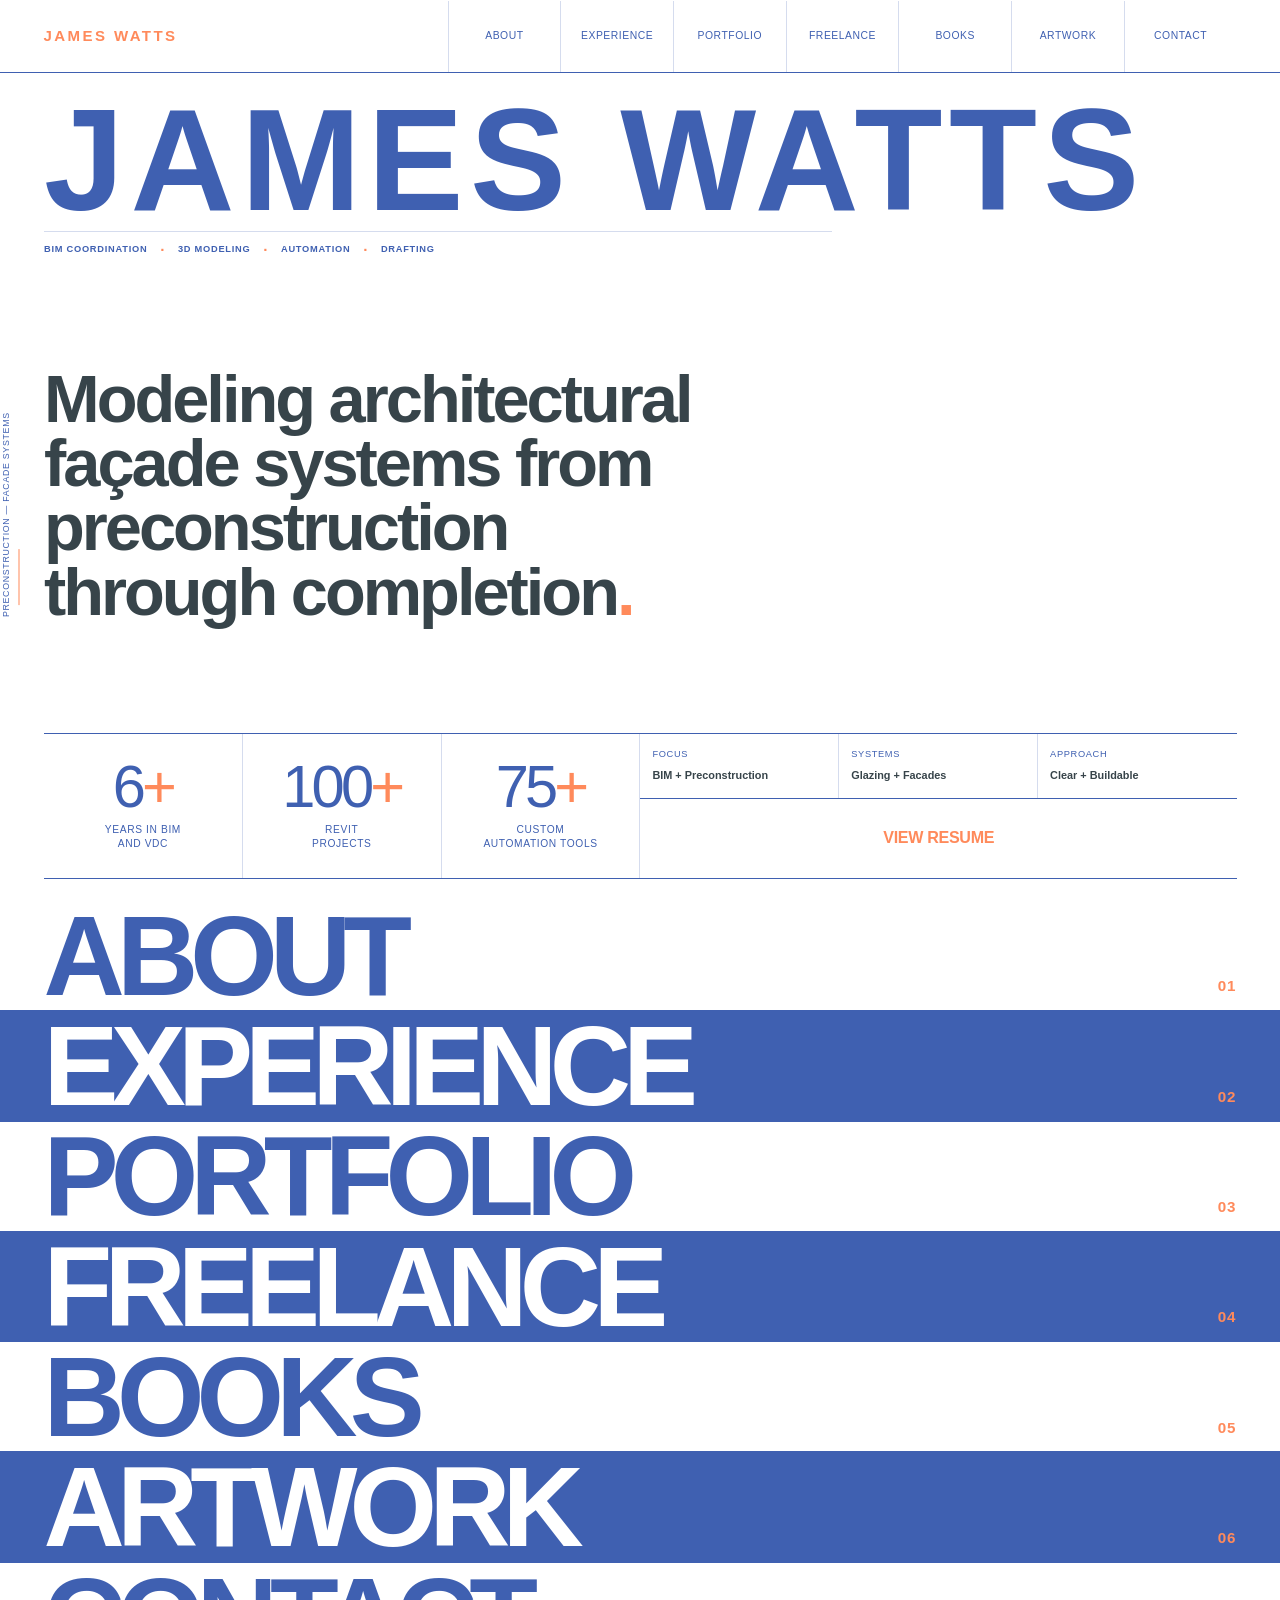
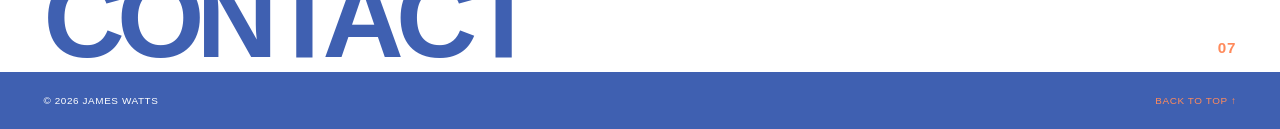
==== index.html @ 509b5c71 "Display Song of Kali as the current read" ====
<!DOCTYPE html>
<html lang="en">
<head>
  <meta charset="UTF-8" />
  <meta name="viewport" content="width=device-width, initial-scale=1.0" />
  <meta name="description" content="James Watts — BIM and preconstruction professional specializing in glazing, facade systems, automation, and technical visualization." />
  <meta name="theme-color" content="#ffffff" />
  <title>James Watts | BIM &amp; Preconstruction Portfolio</title>
  <link rel="preconnect" href="https://fonts.googleapis.com" />
  <link rel="preconnect" href="https://fonts.gstatic.com" crossorigin />
  <link href="https://fonts.googleapis.com/css2?family=Roboto+Condensed:wght@500;600;700&amp;family=Roboto+Mono:wght@400;500;600&amp;family=Roboto:wght@400;500;600;700&amp;display=swap" rel="stylesheet" />
  <link rel="stylesheet" href="style.css?v=portfolio-groups-1" />
  <link rel="stylesheet" href="swiss-theme.css?v=employment-tabs-1" />
  <script defer src="script.js?v=portrait-toggle-1"></script>
  <link rel="stylesheet" href="freelance.css?v=freelance-books-2026-flat-2" />
  <link rel="stylesheet" href="books.css?v=books-2026-current-read-1" />
  <link rel="stylesheet" href="home-layout.css?v=responsive-hero-1" />
  <script defer src="books-data.js?v=books-2026-cover-spines-4"></script>
  <script defer src="books.js?v=books-2026-current-read-1"></script>
  <link rel="stylesheet" href="artwork.css?v=artwork-4" />
  <script defer src="artwork.js?v=artwork-1"></script>
</head>
<body class="home-page">
  <a class="skip-link" href="#main-content">Skip to content</a>

  <header class="site-header" id="top">
    <div class="container nav-wrap">
      <a class="brand" href="#top" aria-label="James Watts home">James Watts</a>

      <button class="menu-toggle" type="button" aria-label="Open navigation" aria-expanded="false" aria-controls="site-nav">
        <span></span><span></span><span></span>
      </button>

      <nav id="site-nav" class="site-nav" aria-label="Primary navigation">
        <a href="#about">About</a>
        <a href="#experience">Experience</a>
        <a href="#work">Portfolio</a>
        <a href="#freelance">Freelance</a>
        <a href="#books">Books</a>
        <a href="#artwork">Artwork</a>
        <a href="#contact">Contact</a>
      </nav>
    </div>
  </header>

  <main id="main-content">
    <section class="editorial-hero" aria-labelledby="hero-title">
      <div class="container editorial-hero-grid">
        <div class="hero-nameplate reveal" aria-label="James Watts">
          <span>James</span>
          <span>Watts</span>
        </div>

        <p class="hero-disciplines reveal" aria-label="BIM Coordination, 3D Modeling, Automation, Drafting">
          <span>BIM Coordination</span><i aria-hidden="true">·</i><span>3D Modeling</span><i aria-hidden="true">·</i><span>Automation</span><i aria-hidden="true">·</i><span>Drafting</span>
        </p>

        <div class="hero-composition">
          <div class="hero-message reveal">
            <p class="hero-vertical-label" aria-hidden="true">Preconstruction — Facade Systems</p>
            <h1 id="hero-title"><span class="hero-title-line">Modeling architectural</span><span class="hero-title-line">façade systems from</span><span class="hero-title-line">preconstruction</span><span class="hero-title-line">through completion<span class="hero-terminal" aria-hidden="true">.</span></span></h1>
          </div>

          <div class="hero-ifc-grid reveal" aria-label="Four continuously rotating façade models">
            <div class="hero-ifc-tile"><video src="assets/scgc-home-spin.mp4?v=1" poster="assets/scgc-home-spin-poster.jpg" aria-label="Rotating SCGC façade model" autoplay muted loop playsinline preload="metadata" style="display:block;width:100%;height:100%;object-fit:cover;background:#fff;pointer-events:none"></video></div>
            <div class="hero-ifc-tile"><video src="assets/sfpuc-914-home-spin.mp4?v=2" poster="assets/sfpuc-914-home-spin-poster.jpg" aria-label="Rotating SFPUC 914 façade model" autoplay muted loop playsinline preload="metadata" style="display:block;width:100%;height:100%;object-fit:cover;background:#fff;pointer-events:none"></video></div>
            <div class="hero-ifc-tile"><video src="assets/slac-home-spin.mp4?v=2" poster="assets/slac-home-spin-poster.jpg" aria-label="Rotating SLAC façade model" autoplay muted loop playsinline preload="metadata" style="display:block;width:100%;height:100%;object-fit:cover;background:#fff;pointer-events:none"></video></div>
            <div class="hero-ifc-tile"><video src="assets/stem-home-spin.mp4?v=2" poster="assets/stem-home-spin-poster.jpg" aria-label="Rotating STEM façade model" autoplay muted loop playsinline preload="metadata" style="display:block;width:100%;height:100%;object-fit:cover;background:#fff;pointer-events:none"></video></div>
          </div>
        </div>

        <div class="hero-metrics reveal" aria-label="Professional highlights">
          <div><strong>6<span>+</span></strong><small>Years in BIM<br />and VDC</small></div>
          <div><strong>100<span>+</span></strong><small>Revit<br />projects</small></div>
          <div><strong>75<span>+</span></strong><small>Custom<br />automation tools</small></div>
          <div class="hero-actions">
            <dl class="hero-index" aria-label="Professional focus">
              <div><dt>Focus</dt><dd>BIM + Preconstruction</dd></div>
              <div><dt>Systems</dt><dd>Glazing + Facades</dd></div>
              <div><dt>Approach</dt><dd>Clear + Buildable</dd></div>
            </dl>
            <a class="hero-resume-link" href="assets/James-Watts-Resume.pdf?v=2026-001" target="_blank" rel="noopener">View Resume</a>
          </div>
        </div>
      </div>
    </section>

    <div class="portfolio-accordion" id="section-menu" data-portfolio-accordion>
      <details class="portfolio-section" id="about">
        <summary class="portfolio-section-trigger">
          <span class="portfolio-section-title" role="heading" aria-level="2">About</span>
          <span class="portfolio-section-number" aria-hidden="true">01</span>
        </summary>
        <div class="portfolio-section-panel">
          <div class="container portfolio-section-inner about-section-inner">
            <div class="about-copy-wrap reveal">
              <figure class="hero-portrait about-portrait" tabindex="0" role="button" aria-pressed="false" aria-label="Toggle the portrait of James Watts between black and white and color">
                <span class="hero-portrait-stack">
                  <img class="hero-portrait-mono" src="assets/james-portrait-smooth.png" alt="Hand-drawn portrait of James Watts" />
                  <img class="hero-portrait-color" src="assets/james-portrait-color.png" alt="" aria-hidden="true" />
                </span>
              </figure>
              <p class="about-copy">Hello! I’m James Watts, a BIM and preconstruction professional specializing in glazing and facade systems. My work sits between design, construction, and technology: I develop project-specific 3D models, coordinate changing design information, produce shop and proposal graphics, and create dependable workflows that support estimating, preconstruction, coordination, fabrication, field installation, and operations. With a background in industrial design and English literature, I bring equal attention to how information functions and how it is communicated—translating complicated facade conditions into clear models, diagrams, schedules, and presentations.</p>
            </div>
          </div>
        </div>
      </details>

      <details class="portfolio-section" id="experience">
        <summary class="portfolio-section-trigger">
          <span class="portfolio-section-title" role="heading" aria-level="2">Experience</span>
          <span class="portfolio-section-number" aria-hidden="true">02</span>
        </summary>
        <div class="portfolio-section-panel">
          <div class="container portfolio-section-inner">
            <p class="employment-heading">Employment</p>
            <div class="experience-list">
              <details class="experience-entry">
                <summary class="experience-trigger">
                  <span class="experience-company">CS Erectors</span>
                  <span class="experience-meta"><time datetime="2023">2023 — Present</time><span class="experience-location">San Ramon, CA</span></span>
                </summary>
                <div class="experience-panel">
                  <h3 class="experience-role">BIM Lead</h3>
                  <img class="experience-logo" src="assets/cs-erectors-logo.png" alt="C/S Erectors logo" />
                  <ul class="experience-copy">
                    <li>Introduced project-specific 3D modeling workflows for bids and carried those models through preconstruction, coordination, shop drawings, field planning, and quantity takeoffs.</li>
                    <li>Produced company-wide technical and graphical content, including logistics plans, proposal presentations, waterproofing standards, and completed-project photography.</li>
                    <li>Developed more than 75 Dynamo, AutoLISP, and VBA tools to improve Revit, AutoCAD, Excel, scheduling, documentation, and takeoff workflows.</li>
                  </ul>
                </div>
              </details>

              <details class="experience-entry">
                <summary class="experience-trigger">
                  <span class="experience-company">Walters &amp; Wolf</span>
                  <span class="experience-meta"><time datetime="2020">2020 — 2023</time><span class="experience-location">Fremont, CA</span></span>
                </summary>
                <div class="experience-panel">
                  <h3 class="experience-role">Virtual Design Modeler</h3>
                  <img class="experience-logo" src="assets/walters-wolf-logo.png" alt="Walters &amp; Wolf logo" />
                  <ul class="experience-copy">
                    <li>Created accurate Revit models used to quantify labor and material for glass and metal panel facade estimates.</li>
                    <li>Managed modeling scope, completed drawing packages, and coordinated design and engineering changes across active pursuits.</li>
                    <li>Built a reusable library of adaptive generic models and modernized bid forms and sales presentation templates.</li>
                  </ul>
                </div>
              </details>

              <details class="experience-entry">
                <summary class="experience-trigger">
                  <span class="experience-company">Arup</span>
                  <span class="experience-meta"><time datetime="2018">2018</time><span class="experience-location">San Francisco, CA</span></span>
                </summary>
                <div class="experience-panel">
                  <h3 class="experience-role">BIM Intern</h3>
                  <img class="experience-logo" src="assets/arup-logo.png" alt="Arup logo" />
                  <ul class="experience-copy">
                    <li>Contributed to drawing production for the Texas High-Speed Rail project.</li>
                    <li>Developed documentation to establish standardized drafting processes.</li>
                    <li>Created schematic diagrams and report graphics for project reviews.</li>
                  </ul>
                </div>
              </details>

              <details class="experience-entry">
                <summary class="experience-trigger">
                  <span class="experience-company">Walters &amp; Wolf</span>
                  <span class="experience-meta"><time datetime="2017">2017</time><span class="experience-location">Fremont, CA</span></span>
                </summary>
                <div class="experience-panel">
                  <h3 class="experience-role">Drafting Intern</h3>
                  <img class="experience-logo" src="assets/walters-wolf-logo.png" alt="Walters &amp; Wolf logo" />
                  <ul class="experience-copy">
                    <li>Built a Revit model for Stanford Medical Center to support project estimating.</li>
                    <li>Collaborated with company experts to develop an efficient workflow for converting 2D drawings into reusable 3D generic-model components.</li>
                  </ul>
                </div>
              </details>
            </div>

            <a class="experience-resume-download" href="assets/James-Watts-Resume.pdf?v=2026-001" download>Download PDF Resume <span aria-hidden="true">↓</span></a>

            <section class="education-inline reveal" aria-labelledby="education-heading">
              <div class="education-heading-group">
                <img class="education-logo" src="assets/sf-state-logo.png" alt="San Francisco State University seal" />
                <h3 id="education-heading"><span>San Francisco</span><span>State University</span></h3>
              </div>
              <div class="education-details">
                <span class="education-date">2013 — 2018</span>
                <strong>B.S. Industrial Design</strong>
                <span>Minor in English Literature</span>
              </div>
            </section>
          </div>
        </div>
      </details>

      <details class="portfolio-section" id="work">
        <summary class="portfolio-section-trigger">
          <span class="portfolio-section-title" role="heading" aria-level="2">Portfolio</span>
          <span class="portfolio-section-number" aria-hidden="true">03</span>
        </summary>
        <div class="portfolio-section-panel">
          <div class="container portfolio-section-inner">
            <div class="project-grid editorial-project-grid">
              <a class="project-card project-card-link reveal" href="bim-coordination.html" aria-label="Open 3D Models portfolio">
                <div class="project-content"><p class="project-type"><span class="project-number">01</span><span>BIM Coordination</span></p><h3>3D Models</h3><span class="project-link-label">View portfolio <span aria-hidden="true">↗</span></span></div>
                <div class="project-visual"><picture class="project-picture"><source media="(max-width: 760px)" srcset="assets/bim-coordination-transparent-mobile.png" /><img src="assets/bim-coordination-transparent.png" alt="3D facade coordination model showing structural framing and glazing systems" /></picture></div>
              </a>
              <a class="project-card project-card-link reveal" href="facade-design-manual.html" aria-label="Open Facade Design Manual portfolio">
                <div class="project-content"><p class="project-type"><span class="project-number">02</span><span>Documentation</span></p><h3>Facade Design Manual</h3><span class="project-link-label">View portfolio <span aria-hidden="true">↗</span></span></div>
                <div class="project-visual"><picture class="project-picture"><source media="(max-width: 760px)" srcset="assets/facade-design-manual-book-mockup-transparent-mobile.png" /><img src="assets/facade-design-manual-book-mockup-transparent.png" alt="Facade Design Manual hardcover book mockup" /></picture></div>
              </a>
              <a class="project-card project-card-link reveal" href="automation.html" aria-label="Open Dynamo and PyRevit portfolio">
                <div class="project-content"><p class="project-type"><span class="project-number">03</span><span>Automation</span></p><h3>Dynamo + PyRevit</h3><span class="project-link-label">View portfolio <span aria-hidden="true">↗</span></span></div>
                <div class="project-visual"><picture class="project-picture"><source media="(max-width: 760px)" srcset="assets/automation-transparent-mobile.png" /><img src="assets/automation-transparent.png" alt="Dynamo graph showing a custom automation workflow for Dynamo and pyRevit" /></picture></div>
              </a>
              <a class="project-card project-card-link reveal" href="documentation.html" aria-label="Open Logistics and Proposals portfolio">
                <div class="project-content"><p class="project-type"><span class="project-number">04</span><span>Technical Communication</span></p><h3>Logistics &amp; Proposals</h3><span class="project-link-label">View portfolio <span aria-hidden="true">↗</span></span></div>
                <div class="project-visual"><picture class="project-picture"><source media="(max-width: 760px)" srcset="assets/technical-communication-transparent-mobile.png" /><img src="assets/technical-communication-transparent.png" alt="3D building logistics model showing boom lifts and installation planning" /></picture></div>
              </a>
            </div>
          </div>
        </div>
      </details>

      <details class="portfolio-section" id="freelance">
        <summary class="portfolio-section-trigger">
          <span class="portfolio-section-title" role="heading" aria-level="2">Freelance</span>
          <span class="portfolio-section-number" aria-hidden="true">04</span>
        </summary>
        <div class="portfolio-section-panel">
          <div class="container portfolio-section-inner fl-home">
            <div>
              <p class="fl-kicker">3D models / Custom automation</p>
              <h2>Have a project<br />in mind?</h2>
              <p>I create custom façade models, drawing packages, and Dynamo or pyRevit tools for your team. Explore my services, past freelance work, and project pricing.</p>
              <div class="fl-actions"><a class="fl-button" href="freelance.html">Explore freelance services <span aria-hidden="true">↗</span></a><a class="fl-text-link" href="freelance.html#contact">Start a project ↗</a></div>
            </div>
            <figure class="fl-home-visual"><img src="assets/freelance/sfo-t3w-transparent.png" alt="SFO Terminal 3W model showing glazing, aluminum panels, and doors" loading="lazy" /><figcaption>SFO Terminal 3W · Glazing · Aluminum panels · Doors</figcaption></figure>
            <div class="fl-home-clients"><span>Past freelance clients</span><div class="fl-home-client-logos"><img class="fl-home-client-logo" src="assets/freelance/royal-glass-logo.png" alt="Royal Glass Company, Inc." width="403" height="100" loading="lazy" /><img class="fl-home-client-logo" src="assets/freelance/acr-glazing-logo-white.png" alt="ACR Glazing Contractors, Inc." width="2169" height="725" loading="lazy" /></div></div>
          </div>
        </div>
      </details>

      <details class="portfolio-section" id="books">
        <summary class="portfolio-section-trigger">
          <span class="portfolio-section-title" role="heading" aria-level="2">Books</span>
          <span class="portfolio-section-number" aria-hidden="true">05</span>
        </summary>
        <div class="portfolio-section-panel books-panel">
          <div class="container books-library" data-books-library>
            <div class="books-heading"><p class="books-eyebrow">2026 Shelf</p><p class="books-count">35 shelved</p></div>
            <div class="books-display">
              <div class="books-selection" id="books-selected" data-books-selection>
                <div class="books-cover-anchor" data-books-cover>
                  <div class="books-object">
                    <div class="books-back" aria-hidden="true"></div>
                    <div class="books-pages" aria-hidden="true"></div>
                    <div class="books-front">
                      <div class="books-cover-fallback" aria-hidden="true"><span data-books-fallback-title></span><small data-books-fallback-author></small></div>
                      <img class="books-cover-image" data-books-image alt="" width="200" height="304" decoding="async" />
                    </div>
                  </div>
                </div>
                <div class="books-detail">
                  <p class="books-label" data-books-number>01 / 35</p>
                  <h3 data-books-title></h3>
                  <p class="books-author" data-books-author></p>
                  <div class="books-rating"><p class="books-label">My rating</p><div class="books-rating-value"><span class="books-stars" aria-hidden="true" data-books-stars></span><span data-books-rating>Not rated yet</span></div></div>
                  <div class="books-quote" hidden><p class="books-label">A line to remember</p><blockquote data-books-quote hidden></blockquote><p data-books-quote-empty></p></div>
                  <button type="button" class="books-return" data-books-return>Return to shelf ↙</button>
                </div>
              </div>
              <div class="books-empty" data-books-empty hidden><p class="books-eyebrow">The next chapter</p><h3>Pull up a book.</h3><p>Choose any spine below to see its cover.</p></div>
            </div>
            <div class="books-shelf-viewport" data-books-viewport role="region" aria-label="2026 bookshelf">
              <div class="books-shelf" data-books-shelf role="group" aria-label="Books on the shelf" aria-describedby="books-arrange-help">
                <figure class="books-current">
                  <figcaption class="books-label">Currently reading</figcaption>
                  <div class="books-current-stand">
                    <img src="assets/books/song-of-kali.jpg" alt="Song of Kali by Dan Simmons" width="1400" height="2120" loading="lazy" decoding="async" draggable="false" />
                  </div>
                </figure>
              </div>
            </div>
            <div class="books-shelf-footer">
              <p class="books-hover-label" data-books-hint></p>
              <div class="books-shelf-controls" aria-label="Browse the shelf"><button class="books-scroll" type="button" data-books-scroll="-1" aria-label="Scroll shelf left">←</button><button class="books-scroll" type="button" data-books-scroll="1" aria-label="Scroll shelf right">→</button></div>
            </div>
            <div class="books-arrange-help">
              <p id="books-arrange-help">
                <span class="books-mouse-help">Drag to rearrange. Your arrangement is saved in this browser. <span class="books-status">Use Alt and the left or right arrow key to move a focused book.</span></span>
                <span class="books-touch-help">Swipe left or right to browse the shelf.</span>
              </p>
              <button class="books-reset-order" type="button" data-books-reset-order>Reset order</button>
            </div>
            <p class="books-status" aria-live="polite" aria-atomic="true" data-books-status></p>
            <noscript><p>Enable JavaScript to explore the interactive shelf.</p></noscript>
          </div>
        </div>
      </details>

      <details class="portfolio-section" id="artwork">
        <summary class="portfolio-section-trigger">
          <span class="portfolio-section-title" role="heading" aria-level="2">Artwork</span>
          <span class="portfolio-section-number" aria-hidden="true">06</span>
        </summary>
        <div class="portfolio-section-panel artwork-panel">
          <div class="container artwork-gallery" data-artwork-gallery>
            <div class="artwork-heading"><p>Paintings, 2021–2022</p><p>14 works <span aria-hidden="true">/</span> <span class="artwork-heading-hint">Select a work to enlarge <span aria-hidden="true">↗</span></span></p></div>
            <div class="artwork-grid">
              <figure class="artwork-piece artwork-piece-wide" id="art-heartache-is-not-for-us">
                <button class="artwork-open" type="button" data-artwork-open="0" aria-label="View Heartache Is Not For Us enlarged" aria-haspopup="dialog">
                  <span class="artwork-images"><span class="artwork-frame" style="--art-ratio:1212 / 799;--page-width:113.53135313531352%;--page-x:-5.959302325581396%;--page-y:-22.640449438202246%"><img src="assets/artwork/heartache-is-not-for-us-gallery.webp" data-large-src="assets/artwork/heartache-is-not-for-us-large.webp" width="1700" height="2200" alt="Overlapping blue and teal figures amid coral and turquoise starbursts." loading="lazy" decoding="async" /></span></span>
                  <span class="artwork-enlarge" aria-hidden="true">↗</span>
                </button>
                <figcaption class="artwork-caption"><span class="artwork-index" aria-hidden="true">01</span><div><h3>Heartache Is Not For Us</h3><p><time datetime="2021">2021</time><span aria-hidden="true"> / </span>Acrylic on canvas</p></div></figcaption>
              </figure>
              <figure class="artwork-piece" id="art-yearning-for-repairs">
                <button class="artwork-open" type="button" data-artwork-open="1" aria-label="View Yearning For Repairs enlarged" aria-haspopup="dialog">
                  <span class="artwork-images"><span class="artwork-frame" style="--art-ratio:765 / 765;--page-width:179.86928104575165%;--page-x:-22.165697674418606%;--page-y:-28.539325842696627%"><img src="assets/artwork/yearning-for-repairs-gallery.webp" data-large-src="assets/artwork/yearning-for-repairs-large.webp" width="1700" height="2200" alt="Interlocking orange and white figures against a black ground." loading="lazy" decoding="async" /></span></span>
                  <span class="artwork-enlarge" aria-hidden="true">↗</span>
                </button>
                <figcaption class="artwork-caption"><span class="artwork-index" aria-hidden="true">02</span><div><h3>Yearning For Repairs</h3><p><time datetime="2021">2021</time><span aria-hidden="true"> / </span>Acrylic on canvas</p></div></figcaption>
              </figure>
              <figure class="artwork-piece" id="art-wrist-pain-weariness-and-lackluster">
                <button class="artwork-open" type="button" data-artwork-open="2" aria-label="View Wrist Pain, Weariness and Lackluster enlarged" aria-haspopup="dialog">
                  <span class="artwork-images"><span class="artwork-frame" style="--art-ratio:772 / 768;--page-width:178.2383419689119%;--page-x:-21.947674418604652%;--page-y:-28.426966292134832%"><img src="assets/artwork/wrist-pain-weariness-and-lackluster-gallery.webp" data-large-src="assets/artwork/wrist-pain-weariness-and-lackluster-large.webp" width="1700" height="2200" alt="Blue, green, and coral limbs linked by a black line on a dotted yellow ground." loading="lazy" decoding="async" /></span></span>
                  <span class="artwork-enlarge" aria-hidden="true">↗</span>
                </button>
                <figcaption class="artwork-caption"><span class="artwork-index" aria-hidden="true">03</span><div><h3>Wrist Pain, Weariness and Lackluster</h3><p><time datetime="2021">2021</time><span aria-hidden="true"> / </span>Acrylic on canvas</p></div></figcaption>
              </figure>
              <figure class="artwork-piece" id="art-stop">
                <button class="artwork-open" type="button" data-artwork-open="3" aria-label="View STOP! enlarged" aria-haspopup="dialog">
                  <span class="artwork-images"><span class="artwork-frame" style="--art-ratio:712 / 917;--page-width:193.25842696629215%;--page-x:-24.12790697674419%;--page-y:-24.044943820224717%"><img src="assets/artwork/stop-gallery.webp" data-large-src="assets/artwork/stop-large.webp" width="1700" height="2200" alt="A group of angular figures in a green room with a black-and-white tiled floor." loading="lazy" decoding="async" /></span></span>
                  <span class="artwork-enlarge" aria-hidden="true">↗</span>
                </button>
                <figcaption class="artwork-caption"><span class="artwork-index" aria-hidden="true">04</span><div><h3>STOP!</h3><p><time datetime="2022">2022</time><span aria-hidden="true"> / </span>Acrylic on canvas</p></div></figcaption>
              </figure>
              <figure class="artwork-piece" id="art-red-flag">
                <button class="artwork-open" type="button" data-artwork-open="4" aria-label="View Red Flag enlarged" aria-haspopup="dialog">
                  <span class="artwork-images"><span class="artwork-frame" style="--art-ratio:638 / 834;--page-width:215.6739811912226%;--page-x:-26.816860465116278%;--page-y:-26.573033707865168%"><img src="assets/artwork/red-flag-gallery.webp" data-large-src="assets/artwork/red-flag-large.webp" width="1700" height="2200" alt="A pink figure surrounded by teal and blue pointed forms on lavender." loading="lazy" decoding="async" /></span></span>
                  <span class="artwork-enlarge" aria-hidden="true">↗</span>
                </button>
                <figcaption class="artwork-caption"><span class="artwork-index" aria-hidden="true">05</span><div><h3>Red Flag</h3><p><time datetime="2022">2022</time><span aria-hidden="true"> / </span>Acrylic on canvas</p></div></figcaption>
              </figure>
              <figure class="artwork-piece" id="art-show-them-off">
                <button class="artwork-open" type="button" data-artwork-open="5" aria-label="View Show Them Off enlarged" aria-haspopup="dialog">
                  <span class="artwork-images"><span class="artwork-frame" style="--art-ratio:854 / 1054;--page-width:161.12412177985948%;--page-x:-18.968023255813954%;--page-y:-17.022471910112362%"><img src="assets/artwork/show-them-off-gallery.webp" data-large-src="assets/artwork/show-them-off-large.webp" width="1700" height="2200" alt="Coral, blue, and cream figures interlock with white starbursts on a dark ground." loading="lazy" decoding="async" /></span></span>
                  <span class="artwork-enlarge" aria-hidden="true">↗</span>
                </button>
                <figcaption class="artwork-caption"><span class="artwork-index" aria-hidden="true">06</span><div><h3>Show Them Off</h3><p><time datetime="2022">2022</time><span aria-hidden="true"> / </span>Acrylic on canvas</p></div></figcaption>
              </figure>
              <figure class="artwork-piece" id="art-helps-to-run">
                <button class="artwork-open" type="button" data-artwork-open="6" aria-label="View Helps To Run enlarged" aria-haspopup="dialog">
                  <span class="artwork-images"><span class="artwork-frame" style="--art-ratio:876 / 1320;--page-width:157.07762557077623%;--page-x:-18.168604651162788%;--page-y:-10.224719101123595%"><img src="assets/artwork/helps-to-run-gallery.webp" data-large-src="assets/artwork/helps-to-run-large.webp" width="1700" height="2200" alt="A magenta figure running through blue and black starbursts." loading="lazy" decoding="async" /></span></span>
                  <span class="artwork-enlarge" aria-hidden="true">↗</span>
                </button>
                <figcaption class="artwork-caption"><span class="artwork-index" aria-hidden="true">07</span><div><h3>Helps To Run</h3><p><time datetime="2022">2022</time><span aria-hidden="true"> / </span>Acrylic on canvas</p></div></figcaption>
              </figure>
              <figure class="artwork-piece artwork-piece-wide" id="art-goodnight">
                <button class="artwork-open" type="button" data-artwork-open="7" aria-label="View Goodnight!!!? enlarged" aria-haspopup="dialog">
                  <span class="artwork-images"><span class="artwork-frame" style="--art-ratio:1214 / 747;--page-width:113.34431630971993%;--page-x:-5.886627906976744%;--page-y:-29.044943820224717%"><img src="assets/artwork/goodnight-gallery.webp" data-large-src="assets/artwork/goodnight-large.webp" width="1700" height="2200" alt="Coral and blue figures and starbursts against a black, multicolored dotted field." loading="lazy" decoding="async" /></span></span>
                  <span class="artwork-enlarge" aria-hidden="true">↗</span>
                </button>
                <figcaption class="artwork-caption"><span class="artwork-index" aria-hidden="true">08</span><div><h3>Goodnight!!!?</h3><p><time datetime="2022">2022</time><span aria-hidden="true"> / </span>Acrylic on canvas</p></div></figcaption>
              </figure>
              <figure class="artwork-piece" id="art-so-many-choices">
                <button class="artwork-open" type="button" data-artwork-open="8" aria-label="View So. Many. Choices. enlarged" aria-haspopup="dialog">
                  <span class="artwork-images"><span class="artwork-frame" style="--art-ratio:745 / 1127;--page-width:184.6979865771812%;--page-x:-24.12790697674419%;--page-y:-15.44943820224719%"><img src="assets/artwork/so-many-choices-gallery.webp" data-large-src="assets/artwork/so-many-choices-large.webp" width="1700" height="2200" alt="A dense tangle of pastel limbs and black starbursts against bright yellow." loading="lazy" decoding="async" /></span></span>
                  <span class="artwork-enlarge" aria-hidden="true">↗</span>
                </button>
                <figcaption class="artwork-caption"><span class="artwork-index" aria-hidden="true">09</span><div><h3>So. Many. Choices.</h3><p><time datetime="2022">2022</time><span aria-hidden="true"> / </span>Acrylic on canvas</p></div></figcaption>
              </figure>
              <figure class="artwork-piece" id="art-wrapped-up-tied-up">
                <button class="artwork-open" type="button" data-artwork-open="9" aria-label="View Wrapped Up, Tied Up enlarged" aria-haspopup="dialog">
                  <span class="artwork-images"><span class="artwork-frame" style="--art-ratio:889 / 1351;--page-width:154.7806524184477%;--page-x:-18.313953488372093%;--page-y:-7.528089887640449%"><img src="assets/artwork/wrapped-up-tied-up-gallery.webp" data-large-src="assets/artwork/wrapped-up-tied-up-large.webp" width="1700" height="2200" alt="Pink and blue entwined figures with red and mint starbursts on blue." loading="lazy" decoding="async" /></span></span>
                  <span class="artwork-enlarge" aria-hidden="true">↗</span>
                </button>
                <figcaption class="artwork-caption"><span class="artwork-index" aria-hidden="true">10</span><div><h3>Wrapped Up, Tied Up</h3><p><time datetime="2022">2022</time><span aria-hidden="true"> / </span>Acrylic on canvas</p></div></figcaption>
              </figure>
              <figure class="artwork-piece artwork-piece-wide" id="art-not-so-bad">
                <button class="artwork-open" type="button" data-artwork-open="10" aria-label="View Not So Bad enlarged" aria-haspopup="dialog">
                  <span class="artwork-images artwork-images-pair"><span class="artwork-frame" style="--art-ratio:506 / 663;--page-width:271.9367588932806%;--page-x:-8.06686046511628%;--page-y:-29.831460674157302%"><img src="assets/artwork/not-so-bad-gallery.webp" data-large-src="assets/artwork/not-so-bad-large.webp" width="1700" height="2200" alt="Paired paintings of angular figures and bursts in red, lime, blue, and black. Panel 1 of 2." loading="lazy" decoding="async" /></span><span class="artwork-frame" style="--art-ratio:520 / 671;--page-width:264.6153846153846%;--page-x:-54.21511627906976%;--page-y:-29.831460674157302%"><img src="assets/artwork/not-so-bad-gallery.webp" data-large-src="assets/artwork/not-so-bad-large.webp" width="1700" height="2200" alt="Paired paintings of angular figures and bursts in red, lime, blue, and black. Panel 2 of 2." loading="lazy" decoding="async" /></span></span>
                  <span class="artwork-enlarge" aria-hidden="true">↗</span>
                </button>
                <figcaption class="artwork-caption"><span class="artwork-index" aria-hidden="true">11</span><div><h3>Not So Bad</h3><p><time datetime="2022">2022</time><span aria-hidden="true"> / </span>Acrylic on canvas / Two panels</p></div></figcaption>
              </figure>
              <figure class="artwork-piece" id="art-hurts-one-to-know-one">
                <button class="artwork-open" type="button" data-artwork-open="11" aria-label="View Hurts One to Know One enlarged" aria-haspopup="dialog">
                  <span class="artwork-images"><span class="artwork-frame" style="--art-ratio:1030 / 1285;--page-width:133.59223300970874%;--page-x:-12.57267441860465%;--page-y:-7.977528089887641%"><img src="assets/artwork/hurts-one-to-know-one-gallery.webp" data-large-src="assets/artwork/hurts-one-to-know-one-large.webp" width="1700" height="2200" alt="Coral, yellow, and lavender figures surrounded by black teardrops on pale green." loading="lazy" decoding="async" /></span></span>
                  <span class="artwork-enlarge" aria-hidden="true">↗</span>
                </button>
                <figcaption class="artwork-caption"><span class="artwork-index" aria-hidden="true">12</span><div><h3>Hurts One to Know One</h3><p><time datetime="2022">2022</time><span aria-hidden="true"> / </span>Acrylic on canvas</p></div></figcaption>
              </figure>
              <figure class="artwork-piece" id="art-what-else-is-going-on-around-here">
                <button class="artwork-open" type="button" data-artwork-open="12" aria-label="View What Else Is Going On Around Here? enlarged" aria-haspopup="dialog">
                  <span class="artwork-images"><span class="artwork-frame" style="--art-ratio:854 / 1078;--page-width:161.12412177985948%;--page-x:-18.968023255813954%;--page-y:-16.797752808988765%"><img src="assets/artwork/what-else-is-going-on-around-here-gallery.webp" data-large-src="assets/artwork/what-else-is-going-on-around-here-large.webp" width="1700" height="2200" alt="Blue and turquoise figures, a yellow face, and layered pink and mint starbursts." loading="lazy" decoding="async" /></span></span>
                  <span class="artwork-enlarge" aria-hidden="true">↗</span>
                </button>
                <figcaption class="artwork-caption"><span class="artwork-index" aria-hidden="true">13</span><div><h3>What Else Is Going On Around Here?</h3><p><time datetime="2022">2022</time><span aria-hidden="true"> / </span>Acrylic on canvas</p></div></figcaption>
              </figure>
              <figure class="artwork-piece artwork-piece-wide" id="art-love-wrestlin">
                <button class="artwork-open" type="button" data-artwork-open="13" aria-label="View Love Wrestlin’ enlarged" aria-haspopup="dialog">
                  <span class="artwork-images"><span class="artwork-frame" style="--art-ratio:1214 / 770;--page-width:113.34431630971993%;--page-x:-5.886627906976744%;--page-y:-28.370786516853936%"><img src="assets/artwork/love-wrestlin-gallery.webp" data-large-src="assets/artwork/love-wrestlin-large.webp" width="1700" height="2200" alt="Entwined pink and pale blue figures with orange bursts on green and turquoise." loading="lazy" decoding="async" /></span></span>
                  <span class="artwork-enlarge" aria-hidden="true">↗</span>
                </button>
                <figcaption class="artwork-caption"><span class="artwork-index" aria-hidden="true">14</span><div><h3>Love Wrestlin’</h3><p><time datetime="2022">2022</time><span aria-hidden="true"> / </span>Acrylic on canvas</p></div></figcaption>
              </figure>
            </div>
          </div>
        </div>
      </details>

      <details class="portfolio-section" id="contact">
        <summary class="portfolio-section-trigger">
          <span class="portfolio-section-title" role="heading" aria-level="2">Contact</span>
          <span class="portfolio-section-number" aria-hidden="true">07</span>
        </summary>
        <div class="portfolio-section-panel">
          <section class="section contact-section">
            <div class="container contact-grid">
              <div class="contact-copy reveal"><h2>Let’s build clearer project workflows.</h2><p>For BIM, preconstruction, facade coordination, technical documentation, or automation opportunities, reach out directly.</p></div>
              <div class="contact-links reveal">
                <a href="mailto:james.watts@live.com"><span>Email</span><strong>james.watts@live.com</strong></a>
                <a href="assets/James-Watts-Resume.pdf?v=2026-001" target="_blank" rel="noopener"><span>Resume</span><strong>Open PDF</strong></a>
                <a href="https://www.linkedin.com/in/james-watts-935b4a135/" target="_blank" rel="noopener noreferrer"><span>LinkedIn</span><strong>View Profile ↗</strong></a>
              </div>
            </div>
          </section>
        </div>
      </details>
    </div>
  </main>

  <footer class="site-footer">
    <div class="container footer-wrap"><p>© <span id="year"></span> James Watts</p><a href="#top">Back to top ↑</a></div>
  </footer>
  <dialog class="artwork-dialog" data-artwork-dialog aria-labelledby="artwork-viewer-title" aria-describedby="artwork-viewer-meta">
    <div class="artwork-viewer-toolbar"><p data-artwork-count aria-live="polite" aria-atomic="true">01 / 14</p><button class="artwork-close" type="button" data-artwork-close autofocus>Close <span aria-hidden="true">×</span></button></div>
    <div class="artwork-viewer-stage" data-artwork-stage></div>
    <div class="artwork-viewer-footer"><div class="artwork-viewer-caption"><h3 id="artwork-viewer-title"></h3><p id="artwork-viewer-meta"></p></div><div class="artwork-viewer-nav" aria-label="Browse artwork"><button type="button" data-artwork-prev aria-label="Previous artwork">←</button><button type="button" data-artwork-next aria-label="Next artwork">→</button></div></div>
    <p class="artwork-sr-only">Use the left and right arrow keys to browse. Press Escape to close.</p>
  </dialog>
</body>
</html>
---- style.css ----
:root {
  --ink: #13181c;
  --ink-soft: #4e5a61;
  --paper: #f7f5f0;
  --white: #ffffff;
  --line: #d8d7d1;
  --accent: #d9653b;
  --accent-dark: #ae4522;
  --hero-muted: #b9ced8;
  --dark: #172126;
  --dark-soft: #243138;
  --max-width: 1180px;
  --shadow: 0 24px 70px rgba(19, 24, 28, 0.12);
}

* { box-sizing: border-box; }
html { scroll-behavior: smooth; }
body {
  margin: 0;
  color: var(--ink);
  background: var(--paper);
  font-family: "Roboto", sans-serif;
  line-height: 1.6;
  -webkit-font-smoothing: antialiased;
}

body.menu-open { overflow: hidden; }
a { color: inherit; }
img { max-width: 100%; display: block; }

.skip-link {
  position: fixed;
  top: 12px;
  left: 12px;
  z-index: 1000;
  transform: translateY(-160%);
  padding: 10px 14px;
  background: var(--ink);
  color: var(--white);
}
.skip-link:focus { transform: translateY(0); }

.container {
  width: min(calc(100% - 40px), var(--max-width));
  margin-inline: auto;
}

.section { padding: 110px 0; }
.section-muted { background: #ecebe6; }
.section-dark { background: var(--dark); color: var(--white); }

.site-header {
  position: sticky;
  top: 0;
  z-index: 100;
  background: rgba(247, 245, 240, 0.88);
  backdrop-filter: blur(16px);
  border-bottom: 1px solid rgba(19, 24, 28, 0.08);
}
.nav-wrap {
  min-height: 76px;
  display: flex;
  align-items: center;
  justify-content: space-between;
  gap: 30px;
}
.brand {
  display: inline-flex;
  align-items: center;
  text-decoration: none;
  font-family: "Roboto", sans-serif;
  font-weight: 700;
  font-size: 1rem;
  letter-spacing: -0.01em;
}
.site-nav { display: flex; gap: 28px; align-items: center; }
.site-nav a {
  text-decoration: none;
  font-size: 0.92rem;
  font-weight: 600;
  color: var(--ink-soft);
}
.site-nav a:hover, .site-nav a:focus-visible { color: var(--accent-dark); }
.menu-toggle { display: none; }

.hero { padding-top: 92px; }
.hero-grid {
  display: grid;
  grid-template-columns: minmax(0, 1.55fr) minmax(300px, 0.75fr);
  gap: 70px;
  align-items: center;
}
.eyebrow {
  margin: 0 0 18px;
  color: var(--accent-dark);
  text-transform: uppercase;
  letter-spacing: 0.14em;
  font-size: 0.78rem;
  font-weight: 700;
}
h1, h2, h3 {
  font-family: "Roboto", sans-serif;
  line-height: 1.08;
  letter-spacing: -0.035em;
}
h1 {
  max-width: 840px;
  margin: 0;
  font-size: clamp(3.2rem, 7.2vw, 7.2rem);
}
.hero-intro {
  max-width: 720px;
  margin: 34px 0 0;
  color: var(--hero-muted);
  font-size: clamp(1.05rem, 1.5vw, 1.28rem);
}
.button {
  display: inline-flex;
  justify-content: center;
  align-items: center;
  min-height: 50px;
  padding: 0 22px;
  border: 1px solid var(--ink);
  text-decoration: none;
  font-weight: 700;
  transition: transform 180ms ease, background 180ms ease, color 180ms ease;
}
.button:hover { transform: translateY(-2px); }
.button-primary { background: var(--ink); color: var(--white); }
.button-secondary { background: transparent; }

.hero-panel {
  position: relative;
  overflow: hidden;
  padding: 38px;
  background: var(--dark);
  color: var(--white);
  box-shadow: var(--shadow);
}
.hero-panel::after {
  content: "";
  position: absolute;
  width: 260px;
  height: 260px;
  right: -100px;
  bottom: -120px;
  border: 45px solid rgba(217, 101, 59, 0.16);
  border-radius: 50%;
}
.panel-label {
  position: relative;
  z-index: 1;
  color: #bdc5c9;
  text-transform: uppercase;
  letter-spacing: 0.13em;
  font-size: 0.72rem;
  font-weight: 700;
}
.hero-panel h2 { position: relative; z-index: 1; margin: 18px 0; font-size: 2rem; }
.hero-panel-copy {
  position: relative;
  z-index: 1;
  margin: 0;
  color: #d4dde1;
}
.hero-panel-actions {
  position: relative;
  z-index: 1;
  display: grid;
  grid-template-columns: 1fr 1fr;
  gap: 10px;
  margin-top: 30px;
}
.hero-panel-actions .button {
  min-height: 46px;
  padding: 0 14px;
  font-size: 0.88rem;
}
.hero-panel-actions .button-primary {
  background: var(--accent);
  border-color: var(--accent);
  color: var(--ink);
}
.hero-panel-actions .button-primary:hover {
  background: #e77a52;
  border-color: #e77a52;
}
.hero-panel-actions .button-secondary {
  border-color: rgba(255,255,255,0.42);
  color: var(--white);
}
.hero-panel-meta {
  position: relative;
  z-index: 1;
  display: grid;
  gap: 0;
  margin: 28px 0 0;
  padding: 0;
  list-style: none;
  border-top: 1px solid rgba(255,255,255,0.14);
}
.hero-panel-meta li {
  display: grid;
  grid-template-columns: minmax(92px, auto) 1fr;
  align-items: baseline;
  gap: 18px;
  padding: 16px 0;
  border-bottom: 1px solid rgba(255,255,255,0.14);
}
.hero-panel-meta strong {
  font-family: "Roboto", sans-serif;
  color: var(--white);
  font-size: 1.08rem;
}
.hero-panel-meta span {
  color: var(--hero-muted);
  font-size: 0.84rem;
  line-height: 1.35;
}

.split-layout {
  display: grid;
  grid-template-columns: minmax(260px, 0.8fr) minmax(0, 1.2fr);
  gap: 80px;
}




#about.section-light {
  background: var(--white);
}
.about-layout {
  grid-template-columns: minmax(320px, 0.96fr) minmax(0, 1.04fr);
  gap: 82px;
  align-items: center;
}
.about-portrait {
  display: flex;
  flex-direction: column;
}
.about-photo-shell {
  display: flex;
  align-items: center;
  justify-content: center;
  min-height: 560px;
  padding: 32px;
  background: #ecebe6;
}
.about-photo {
  width: min(100%, 430px);
  height: auto;
  background: transparent;
}
.about-copy {
  align-self: center;
  margin-top: 36px;
}

.section-heading h2 {
  max-width: 850px;
  margin: 0;
  font-size: clamp(2.35rem, 4.5vw, 4.5rem);
}
.section-note { max-width: 720px; margin: 22px 0 0; color: var(--ink-soft); }
.prose { max-width: 760px; }
.prose p { margin: 0 0 24px; color: var(--ink-soft); font-size: 1.12rem; }

.timeline { margin-top: 70px; }
.timeline-item {
  display: grid;
  grid-template-columns: 180px minmax(0, 1fr);
  gap: 38px;
  padding: 42px 0;
  border-top: 1px solid var(--line);
}
.timeline-date { font-family: "Roboto", sans-serif; font-weight: 700; color: var(--accent-dark); }
.timeline-card h3 { margin: 0; font-size: 2rem; }
.role-heading {
  display: flex;
  align-items: flex-start;
  justify-content: space-between;
  gap: 30px;
}
.role-heading p { margin: 6px 0 0; color: var(--ink-soft); font-weight: 600; }
.role-heading > span { color: var(--ink-soft); font-size: 0.86rem; text-align: right; }
.timeline-body {
  margin-top: 28px;
}
.timeline-body.has-logo {
  display: grid;
  grid-template-columns: 68px minmax(0, 1fr);
  gap: 22px;
  align-items: start;
}
.timeline-inline-logo {
  width: 68px;
  height: auto;
  margin-top: 4px;
}
.timeline-card ul { margin: 0; padding-left: 20px; color: var(--ink-soft); }
.timeline-card li + li { margin-top: 12px; }

.section-dark .eyebrow { color: #ef8a65; }
.experience-capabilities {
  margin-top: 26px;
}
.capability-grid {
  display: grid;
  grid-template-columns: repeat(4, 1fr);
  gap: 16px;
  margin-top: 64px;
}
.capability-grid-merged {
  margin-top: 28px;
}
.capability-card {
  min-height: 320px;
  padding: 28px;
  background: var(--dark-soft);
  border: 1px solid rgba(255,255,255,0.08);
}
.card-number { color: #ef8a65; font-size: 0.78rem; font-weight: 700; letter-spacing: 0.12em; }
.capability-card h3 { margin: 86px 0 16px; font-size: 1.55rem; }
.capability-card p { margin: 0; color: #bdc7cb; }
.skills-wrap {
  display: grid;
  grid-template-columns: 1fr 1fr;
  gap: 54px;
  margin-top: 65px;
  padding-top: 46px;
  border-top: 1px solid rgba(255,255,255,0.14);
}
.skills-wrap h3 { margin: 0 0 20px; }
.tag-list { display: flex; flex-wrap: wrap; gap: 9px; }
.tag-list span { padding: 8px 11px; background: rgba(255,255,255,0.07); color: #dce2e4; font-size: 0.83rem; }

.project-grid {
  display: grid;
  grid-template-columns: repeat(3, 1fr);
  gap: 22px;
  margin-top: 60px;
}
.project-card { background: var(--white); box-shadow: 0 16px 42px rgba(19,24,28,0.08); }
.project-visual {
  display: grid;
  place-items: center;
  aspect-ratio: 4 / 3;
  overflow: hidden;
  color: rgba(255,255,255,0.88);
  font-family: "Roboto", sans-serif;
  text-transform: uppercase;
  letter-spacing: 0.13em;
  font-size: 0.75rem;
}
.visual-one { background: linear-gradient(135deg, #24333b 0 48%, #d9653b 48% 52%, #76858b 52%); }
.visual-two { background: repeating-linear-gradient(45deg, #172126 0 16px, #2f414a 16px 32px); }
.visual-three { background: radial-gradient(circle at 28% 32%, #d9653b 0 8%, transparent 8.5%), linear-gradient(120deg, #879399, #243138); }
.project-content { padding: 28px; }
.project-type { margin: 0 0 12px; color: var(--accent-dark); text-transform: uppercase; letter-spacing: 0.11em; font-size: 0.72rem; font-weight: 700; }
.project-content h3 { margin: 0; font-size: 1.65rem; }
.project-content > p:not(.project-type) { color: var(--ink-soft); }
.project-content a { display: inline-block; margin-top: 10px; color: var(--accent-dark); font-weight: 700; text-decoration: none; }

.education-card { padding: 36px; background: var(--white); box-shadow: 0 12px 34px rgba(19,24,28,0.07); }
.education-years { margin-top: 0; color: var(--accent-dark); font-weight: 700; }
.education-card h3 { margin: 0; font-size: 2rem; }
.education-card p:last-child { margin-bottom: 0; color: var(--ink-soft); }

.contact-section { background: var(--accent); color: #1f1714; }
.contact-section .eyebrow { color: #512517; }
.contact-grid { display: grid; grid-template-columns: 1fr 1fr; gap: 85px; align-items: start; }
.contact-grid h2 { margin: 0; font-size: clamp(2.5rem, 5vw, 5rem); }
.contact-grid > div:first-child > p:last-child { max-width: 560px; font-size: 1.1rem; }
.contact-links { border-top: 1px solid rgba(31,23,20,0.35); }
.contact-links a {
  display: flex;
  justify-content: space-between;
  gap: 30px;
  padding: 24px 0;
  border-bottom: 1px solid rgba(31,23,20,0.35);
  text-decoration: none;
}
.contact-links span { font-size: 0.82rem; text-transform: uppercase; letter-spacing: 0.11em; }
.contact-links strong { text-align: right; }

.site-footer { padding: 28px 0; background: var(--ink); color: #cbd2d5; }
.footer-wrap { display: flex; justify-content: space-between; gap: 30px; }
.footer-wrap p { margin: 0; }
.footer-wrap a { text-decoration: none; }

.reveal { opacity: 0; transform: translateY(24px); transition: opacity 700ms ease, transform 700ms ease; }
.reveal.is-visible { opacity: 1; transform: translateY(0); }



/* Alternating page-section theme */
.section-light {
  background: var(--white);
  color: var(--ink);
}

.section-dark {
  background: var(--dark);
  color: var(--white);
}

.section-dark h1,
.section-dark h2,
.section-dark h3,
.section-dark strong {
  color: var(--white);
}

.section-dark .eyebrow,
.section-dark .timeline-date,
.section-dark .project-type,
.section-dark .card-number {
  color: #ef8a65;
}

.section-dark .hero-intro,
.section-dark .section-note,
.section-dark .prose p,
.section-dark .timeline-card ul,
.section-dark .role-heading p,
.section-dark .role-heading > span,
.section-dark .project-content > p:not(.project-type) {
  color: #c4cdd1;
}

.section-dark .timeline-item {
  border-color: rgba(255, 255, 255, 0.15);
}

/* Dark hero */
.hero.section-dark .hero-intro {
  color: var(--hero-muted);
}

.hero.section-dark .hero-panel {
  background: var(--dark-soft);
  border: 1px solid rgba(255, 255, 255, 0.10);
  box-shadow: none;
}

/* White capabilities section */
#capabilities.section-light .capability-card {
  background: #f1f0eb;
  border: 1px solid var(--line);
  color: var(--ink);
}

#capabilities.section-light .capability-card p {
  color: var(--ink-soft);
}

#capabilities.section-light .skills-wrap {
  border-color: var(--line);
}

#capabilities.section-light .tag-list span {
  background: #ecebe6;
  color: var(--ink);
}

#capabilities.section-light .eyebrow,
#capabilities.section-light .card-number {
  color: var(--accent-dark);
}

/* Dark selected-work section */
#work.section-dark .project-card {
  background: var(--dark-soft);
  border: 1px solid rgba(255, 255, 255, 0.09);
  box-shadow: none;
}

#work.section-dark .project-content h3 {
  color: var(--white);
}

#work.section-dark .project-content a {
  color: #ef8a65;
}

/* White education section */
#education.section-light .education-card {
  background: #f1f0eb;
  border: 1px solid var(--line);
  box-shadow: none;
}

#experience.section-dark .experience-capabilities {
  scroll-margin-top: 110px;
}

#experience.section-dark .capability-card {
  background: rgba(255,255,255,0.06);
  border: 1px solid rgba(255,255,255,0.11);
}

#experience.section-dark .capability-card h3,
#experience.section-dark .skills-wrap h3 {
  color: var(--white);
}

#experience.section-dark .capability-card p {
  color: #c4cdd1;
}

#experience.section-dark .tag-list span {
  background: rgba(255,255,255,0.07);
  color: #dce2e4;
}

@media (prefers-reduced-motion: reduce) {
  html { scroll-behavior: auto; }
  .reveal { opacity: 1; transform: none; transition: none; }
  .button { transition: none; }
}

@media (max-width: 980px) {
  .section { padding: 84px 0; }
  .hero-grid, .split-layout, .contact-grid { grid-template-columns: 1fr; gap: 50px; }
  .about-layout { align-items: start; }
  .about-photo-shell { min-height: auto; padding: 24px; }
  .about-photo { width: min(100%, 380px); }
  .about-copy { margin-top: 0; }
  .hero-panel { max-width: 650px; }
  .hero-panel-actions { grid-template-columns: 1fr 1fr; }
  .capability-grid { grid-template-columns: 1fr 1fr; }
  .project-grid { grid-template-columns: 1fr 1fr; }
  .timeline-item { grid-template-columns: 135px 1fr; }
  .timeline-body.has-logo { grid-template-columns: 60px 1fr; gap: 18px; }
  .capability-grid-merged { margin-top: 18px; }
}

@media (max-width: 760px) {
  .container { width: min(calc(100% - 28px), var(--max-width)); }
  .menu-toggle {
    display: inline-flex;
    width: 44px;
    height: 44px;
    padding: 10px;
    flex-direction: column;
    justify-content: center;
    gap: 5px;
    border: 0;
    background: transparent;
  }
  .menu-toggle span { width: 100%; height: 2px; background: var(--ink); }
  .site-nav {
    position: fixed;
    inset: 76px 0 auto 0;
    display: none;
    flex-direction: column;
    align-items: flex-start;
    padding: 30px 20px 38px;
    background: var(--paper);
    border-bottom: 1px solid var(--line);
  }
  .site-nav.is-open { display: flex; }
  .site-nav a { font-size: 1.15rem; }
  .hero { padding-top: 65px; }
  h1 { font-size: clamp(3.05rem, 15vw, 5rem); }
  .hero-panel-actions { grid-template-columns: 1fr; }
  .hero-panel-meta li { grid-template-columns: 1fr; gap: 3px; }
  .timeline-item { grid-template-columns: 1fr; gap: 14px; }
  .role-heading { flex-direction: column; }
  .role-heading > span { text-align: left; }
  .timeline-body.has-logo { grid-template-columns: 1fr; gap: 16px; }
  .timeline-inline-logo { width: 72px; }
  .capability-grid, .skills-wrap, .project-grid { grid-template-columns: 1fr; }
  .capability-card { min-height: 270px; }
  .about-photo-shell { padding: 18px; }
  .about-photo { width: min(100%, 320px); }
  .capability-card h3 { margin-top: 58px; }
  .contact-links a { flex-direction: column; gap: 5px; }
  .contact-links strong { text-align: left; }
  .footer-wrap { flex-direction: column; gap: 8px; }
}


/* Clickable capability portfolio cards */
.capability-link {
  position: relative;
  display: flex;
  flex-direction: column;
  color: inherit;
  text-decoration: none;
  cursor: pointer;
  overflow: hidden;
  transition:
    transform 180ms ease,
    border-color 180ms ease,
    box-shadow 180ms ease,
    background 180ms ease;
}

.capability-link::before {
  content: "";
  position: absolute;
  inset: 0;
  border-top: 4px solid transparent;
  pointer-events: none;
  transition: border-color 180ms ease;
}

.capability-link:hover {
  transform: translateY(-7px);
  border-color: rgba(174, 69, 34, 0.55);
  box-shadow: 0 18px 40px rgba(19, 24, 28, 0.13);
}

.capability-link:hover::before {
  border-top-color: var(--accent);
}

.capability-link:focus-visible {
  outline: 3px solid var(--accent);
  outline-offset: 5px;
}

.capability-action {
  display: flex;
  align-items: center;
  justify-content: space-between;
  gap: 14px;
  margin-top: auto;
  padding-top: 28px;
  color: var(--accent-dark);
  font-family: "Roboto", sans-serif;
  font-size: 0.84rem;
  font-weight: 700;
  letter-spacing: 0.02em;
}

.capability-action span {
  font-size: 1.15rem;
  transition: transform 180ms ease;
}

.capability-link:hover .capability-action span {
  transform: translate(3px, -3px);
}

/* Category portfolio pages */
.category-page .site-header {
  position: sticky;
}

.category-hero {
  padding-top: 92px;
}

.category-hero-grid {
  display: grid;
  grid-template-columns: minmax(0, 1.35fr) minmax(280px, 0.65fr);
  gap: 74px;
  align-items: end;
}

.category-hero h1 {
  max-width: 900px;
  font-size: clamp(3.3rem, 7vw, 6.8rem);
}

.category-hero-copy {
  max-width: 760px;
  margin: 28px 0 0;
  color: var(--hero-muted);
  font-size: clamp(1.05rem, 1.45vw, 1.25rem);
}

.category-summary {
  padding: 30px;
  border-top: 4px solid var(--accent);
  background: var(--dark-soft);
}

.category-summary p {
  margin: 0;
  color: #d4dde1;
}

.category-summary ul {
  margin: 24px 0 0;
  padding-left: 18px;
  color: var(--hero-muted);
}

.category-summary li + li {
  margin-top: 9px;
}

.category-back {
  display: inline-flex;
  align-items: center;
  gap: 9px;
  margin-top: 34px;
  color: #ef8a65;
  text-decoration: none;
  font-weight: 700;
}

.category-back:hover {
  text-decoration: underline;
}

.category-work-grid {
  display: grid;
  grid-template-columns: repeat(3, 1fr);
  gap: 22px;
  margin-top: 58px;
}

.category-project {
  display: flex;
  min-height: 360px;
  flex-direction: column;
  padding: 30px;
  background: #f1f0eb;
  border: 1px solid var(--line);
}

.category-project .project-number {
  color: var(--accent-dark);
  font-size: 0.76rem;
  font-weight: 700;
  letter-spacing: 0.12em;
}

.category-project h3 {
  margin: 82px 0 16px;
  font-size: 1.7rem;
}

.category-project p {
  margin: 0;
  color: var(--ink-soft);
}

.category-project .project-status {
  margin-top: auto;
  padding-top: 28px;
  color: var(--accent-dark);
  font-weight: 700;
  font-size: 0.84rem;
}

.category-navigation {
  display: grid;
  grid-template-columns: repeat(4, 1fr);
  gap: 12px;
  margin-top: 64px;
}

.category-navigation a {
  padding: 18px;
  border: 1px solid var(--line);
  background: var(--white);
  text-decoration: none;
  font-weight: 700;
  transition: transform 180ms ease, border-color 180ms ease;
}

.category-navigation a:hover {
  transform: translateY(-3px);
  border-color: var(--accent);
}

.category-navigation a[aria-current="page"] {
  color: var(--white);
  background: var(--dark);
  border-color: var(--dark);
}

@media (max-width: 980px) {
  .category-hero-grid {
    grid-template-columns: 1fr;
    gap: 44px;
  }

  .category-summary {
    max-width: 680px;
  }

  .category-work-grid {
    grid-template-columns: 1fr 1fr;
  }

  .category-navigation {
    grid-template-columns: 1fr 1fr;
  }
}

@media (max-width: 760px) {
  .category-work-grid,
  .category-navigation {
    grid-template-columns: 1fr;
  }

  .category-project {
    min-height: 310px;
  }
}


/* Fully clickable Selected Work cards */
.project-card-link {
  display: flex;
  flex-direction: column;
  color: inherit;
  text-decoration: none;
  cursor: pointer;
  overflow: hidden;
  transition:
    transform 180ms ease,
    box-shadow 180ms ease;
}

.project-card-link:hover {
  transform: translateY(-8px);
  box-shadow: 0 24px 54px rgba(0, 0, 0, 0.24);
}

.project-card-link:focus-visible {
  outline: 3px solid var(--accent);
  outline-offset: 5px;
}

.project-card-link .project-content {
  display: flex;
  flex: 1;
  flex-direction: column;
}

.project-link-label {
  display: flex;
  align-items: center;
  justify-content: space-between;
  gap: 14px;
  margin-top: auto;
  padding-top: 18px;
  color: var(--accent-dark);
  font-weight: 700;
}

.project-link-label > span {
  font-size: 1.15rem;
  transition: transform 180ms ease;
}

.project-card-link:hover .project-link-label > span {
  transform: translate(3px, -3px);
}

.section-dark .project-card-link .project-link-label {
  color: #ef8a65;
}


/* Real project thumbnails in Selected Work */
.project-visual {
  background: #d9d9d9;
}

.project-visual img {
  width: 100%;
  height: 100%;
  object-fit: cover;
  display: block;
}


/* Selected Work image framing */
#work .section-note {
  display: none;
}

#work .project-visual {
  aspect-ratio: 4 / 3;
  display: flex;
  align-items: center;
  justify-content: center;
  padding: 18px;
  background: #ffffff;
  border-bottom: 1px solid rgba(19, 24, 28, 0.08);
}

#work.section-dark .project-visual {
  background: #ffffff;
}

#work .project-visual img {
  width: 100%;
  height: 100%;
  object-fit: contain;
  display: block;
  background: #ffffff;
}


/* Keep Selected Work images comfortably inside the white frame */
#work .project-visual {
  padding: 28px;
}

#work .project-visual img {
  width: 88%;
  height: 88%;
  max-width: 100%;
  max-height: 100%;
  object-fit: contain;
}


/* ===== Palette refresh based on provided swatches =====
   Tech Blue  : #3F60B1
   Coral Glow : #FF8A5B
   Orange      : #FF8A5B
   Pale Slate : #D2D7DF
   Muted Teal : #94BFA7
   Text: white
*/
:root {
  --ink: #ffffff;
  --ink-soft: rgba(255, 255, 255, 0.84);
  --paper: #d2d7df;
  --white: #ffffff;
  --line: rgba(255, 255, 255, 0.22);
  --accent: #ff8a5b;
  --accent-dark: #ff8a5b;
  --hero-muted: rgba(255, 255, 255, 0.84);
  --dark: #3f60b1;
  --dark-soft: #94bfa7;
  --shadow: 0 22px 60px rgba(38, 58, 110, 0.20);
}

body {
  background: var(--paper);
  color: var(--ink);
}

.site-header {
  background: rgba(63, 96, 177, 0.94);
  border-bottom: 1px solid rgba(255, 255, 255, 0.18);
}

.brand,
.site-nav a,
.footer-wrap a,
.footer-wrap p {
  color: #ffffff;
}

.site-nav a:hover,
.site-nav a:focus-visible,
.brand:hover,
.brand:focus-visible {
  color: var(--accent-dark);
}

.skip-link {
  background: var(--accent);
  color: #ffffff;
}

.eyebrow,
.section-dark .eyebrow,
.section-light .eyebrow,
.contact-section .eyebrow,
.timeline-date,
.project-type,
.card-number,
.project-link-label,
.capability-action,
.education-years {
  color: var(--accent-dark);
}

.button {
  border-color: rgba(255, 255, 255, 0.35);
  color: #ffffff;
}

.button-primary {
  background: var(--accent);
  border-color: var(--accent);
  color: #ffffff;
}

.button-secondary {
  background: transparent;
  color: #ffffff;
}

.button-secondary:hover,
.button-primary:hover {
  background: rgba(255, 138, 91, 0.88);
  border-color: rgba(255, 138, 91, 0.88);
}

.section-dark,
.hero.section-dark {
  background: var(--dark);
  color: #ffffff;
}

.section-light,
#about.section-light,
#capabilities.section-light,
#education.section-light {
  background: var(--dark-soft);
  color: #ffffff;
}

.contact-section {
  background: var(--accent);
  color: #ffffff;
}

.site-footer {
  background: var(--dark);
  color: #ffffff;
}

.section-light h1,
.section-light h2,
.section-light h3,
.section-light p,
.section-light li,
.section-light strong,
.section-dark h1,
.section-dark h2,
.section-dark h3,
.section-dark p,
.section-dark li,
.section-dark strong,
.contact-section h2,
.contact-section p,
.contact-section strong,
.contact-section a {
  color: #ffffff;
}

.hero-intro,
.section-note,
.prose p,
.role-heading p,
.role-heading > span,
.timeline-card ul,
.timeline-card li,
.hero-panel p,
.hero-meta span,
.project-content > p:not(.project-type),
.education-card p:last-child,
.capability-card p,
.contact-grid > div:first-child > p:last-child,
.contact-links span,
.contact-links strong {
  color: rgba(255, 255, 255, 0.84) !important;
}

.hero-panel,
#work.section-dark .project-card,
#capabilities.section-light .capability-card,
#education.section-light .education-card,
.category-summary,
.category-project,
.about-photo-shell {
  background: rgba(210, 215, 223, 0.16) !important;
  border: 1px solid rgba(255, 255, 255, 0.18) !important;
  box-shadow: none;
}

.hero-panel::after {
  border-color: rgba(242, 242, 48, 0.30);
}

.about-photo-shell {
  background: rgba(210, 215, 223, 0.22) !important;
}

.hero-meta,
.timeline-item,
.skills-wrap,
.contact-links,
.contact-links a {
  border-color: rgba(255, 255, 255, 0.18) !important;
}

#capabilities.section-light .skills-wrap {
  border-color: rgba(255, 255, 255, 0.18) !important;
}

#capabilities.section-light .tag-list span,
.focus-list span,
.contact-links a:hover {
  background: rgba(210, 215, 223, 0.16);
  color: #ffffff;
  border-color: rgba(255, 255, 255, 0.20);
}

.project-card-link:hover,
.capability-link:hover,
.category-navigation a:hover {
  box-shadow: 0 16px 38px rgba(38, 58, 110, 0.20);
}

#work .project-visual {
  background: #ffffff !important;
  border-bottom: 1px solid rgba(63, 96, 177, 0.10);
}

.project-link-label,
#work.section-dark .project-content a,
.project-content a,
.category-back,
.category-project .project-status {
  color: var(--accent-dark) !important;
}

.category-navigation a {
  background: rgba(210, 215, 223, 0.16);
  border: 1px solid rgba(255, 255, 255, 0.18);
  color: #ffffff;
}

.category-navigation a[aria-current="page"] {
  background: var(--accent);
  border-color: var(--accent);
  color: #ffffff;
}

.menu-toggle span {
  background: #ffffff;
}

@media (max-width: 760px) {
  .site-nav {
    background: var(--dark);
    border-bottom: 1px solid rgba(255, 255, 255, 0.18);
  }
}


/* ===== White light sections + green header + contact alignment ===== */
.site-header,
.category-page .site-header {
  background: rgba(148, 191, 167, 0.96);
  border-bottom: 1px solid rgba(255, 255, 255, 0.28);
}

/* Replace the muted-green section backgrounds with white */
.section-light,
#about.section-light,
#capabilities.section-light,
#education.section-light {
  background: #ffffff;
  color: #3f60b1;
}

/* Readable Tech Blue typography on white sections */
.section-light h1,
.section-light h2,
.section-light h3,
.section-light p,
.section-light li,
.section-light strong,
.section-light .section-note,
.section-light .prose p,
.section-light .role-heading p,
.section-light .role-heading > span,
.section-light .timeline-card ul,
.section-light .timeline-card li,
.section-light .capability-card p,
.section-light .education-card p:last-child {
  color: #3f60b1 !important;
}

.section-light .eyebrow,
#capabilities.section-light .eyebrow,
#capabilities.section-light .card-number,
.section-light .timeline-date,
.section-light .education-years {
  color: #ff8a5b !important;
}

/* Pale Slate surfaces on white sections */
#capabilities.section-light .capability-card,
#education.section-light .education-card,
.category-project {
  background: #d2d7df !important;
  border: 1px solid rgba(63, 96, 177, 0.18) !important;
  color: #3f60b1;
}

#capabilities.section-light .tag-list span,
.category-navigation a {
  background: #d2d7df;
  color: #3f60b1;
  border-color: rgba(63, 96, 177, 0.18);
}

#capabilities.section-light .skills-wrap,
.section-light .timeline-item {
  border-color: rgba(63, 96, 177, 0.20) !important;
}

/* Keep the portrait panel softly framed on white */
.about-photo-shell {
  background: #d2d7df !important;
  border-color: rgba(63, 96, 177, 0.18) !important;
}

/* Bottom-align contact links with the left contact text block */
.contact-grid {
  align-items: end;
}

.contact-links {
  align-self: end;
  width: 100%;
}

@media (max-width: 980px) {
  .contact-grid {
    align-items: stretch;
  }

  .contact-links {
    align-self: auto;
  }
}


/* ===== Final requested refinements ===== */

/* Orange top and bottom ribbons */
.site-header,
.category-page .site-header {
  background: rgba(255, 138, 91, 0.97);
  border-bottom: 1px solid rgba(255, 255, 255, 0.30);
}

.site-footer {
  background: #ff8a5b;
  color: #ffffff;
}

.site-footer a,
.site-footer p,
.brand,
.site-nav a {
  color: #ffffff;
}

.site-nav a:hover,
.site-nav a:focus-visible,
.brand:hover,
.brand:focus-visible {
  color: #ff8a5b;
}

/* Selected Work button is neutral until hover */
.hero-panel-actions .button-primary {
  background: transparent;
  border-color: rgba(255, 255, 255, 0.48);
  color: #ffffff;
}

.hero-panel-actions .button-primary:hover,
.hero-panel-actions .button-primary:focus-visible {
  background: #ff8a5b;
  border-color: #ff8a5b;
  color: #ffffff;
}

/* Remove the blue border around the About portrait */
.about-photo-shell {
  border: 0 !important;
  box-shadow: none !important;
}

/* Remove the Education card box and bottom-align the degree information */
#education .split-layout {
  align-items: end;
}

#education .education-card {
  align-self: end;
  padding: 0;
  background: transparent !important;
  border: 0 !important;
  box-shadow: none !important;
}

#education .education-card p:last-child {
  margin-bottom: 0;
}

/* Keep contact information bottom-aligned */
.contact-grid {
  align-items: end;
}

.contact-links {
  align-self: end;
}

/* Orange mobile navigation panel to match the header */
@media (max-width: 760px) {
  .site-nav {
    background: #ff8a5b;
    border-bottom: 1px solid rgba(255, 255, 255, 0.30);
  }
}

@media (max-width: 980px) {
  #education .split-layout {
    align-items: start;
  }

  #education .education-card {
    align-self: auto;
  }
}


/* ===== Final ribbon and About portrait adjustments ===== */

/* Remove the blue/slate rectangle around the About portrait */
#about .about-photo-shell {
  min-height: 0 !important;
  padding: 0 !important;
  background: transparent !important;
  border: 0 !important;
  box-shadow: none !important;
}

#about .about-photo {
  background: transparent !important;
}

/* Keep the top navigation ribbon orange */
.site-header,
.category-page .site-header {
  background: rgba(255, 138, 91, 0.97) !important;
  border-bottom: 1px solid rgba(255, 255, 255, 0.30) !important;
}

/* Keep the bottom footer ribbon Tech Blue */
.site-footer,
.category-page .site-footer {
  background: #3f60b1 !important;
  color: #ffffff !important;
  border-top: 0 !important;
}

.site-footer p,
.site-footer a,
.category-page .site-footer p,
.category-page .site-footer a {
  color: #ffffff !important;
}

/* Match the mobile navigation to the orange top ribbon */
@media (max-width: 760px) {
  .site-nav {
    background: #ff8a5b !important;
    border-bottom: 1px solid rgba(255, 255, 255, 0.30) !important;
  }
}


/* ===== Header name and Education refinements ===== */

/* Make James Watts larger and give the lettering more breathing room */
.site-header .brand,
.category-page .site-header .brand {
  font-size: 1.18rem !important;
  font-weight: 700;
  letter-spacing: 0.065em !important;
}

/* Keep the Education columns aligned at the bottom */
#education .split-layout {
  align-items: end;
}

/* Remove the card/rectangle while retaining a structured layout */
#education .education-card {
  align-self: end;
  padding: 0 !important;
  background: transparent !important;
  border: 0 !important;
  box-shadow: none !important;
}

/* Contact-style accent dividers */
#education .education-card > * {
  margin: 0 !important;
  padding: 14px 0;
  border-bottom: 1px solid rgba(63, 96, 177, 0.28);
}

#education .education-card > *:first-child {
  border-top: 3px solid #ff8a5b;
  padding-top: 18px;
}

#education .education-card > *:last-child {
  border-bottom: 1px solid rgba(63, 96, 177, 0.28);
}

/* Preserve the visual hierarchy */
#education .education-years {
  color: #ff8a5b !important;
  font-weight: 700;
  letter-spacing: 0.035em;
}

#education .education-card h3 {
  color: #3f60b1 !important;
  font-size: clamp(1.75rem, 2.5vw, 2.25rem);
}

#education .education-card p:last-child {
  color: #3f60b1 !important;
}

/* Stack naturally on smaller screens */
@media (max-width: 980px) {
  #education .split-layout {
    align-items: start;
  }

  #education .education-card {
    align-self: auto;
    width: 100%;
  }
}


/* ===== Final specificity fix ===== */

/* Slightly larger, more widely spaced name */
.site-header .brand,
.category-page .site-header .brand {
  font-size: 1.26rem !important;
  letter-spacing: 0.10em !important;
}

/* Override the more-specific old Education card styling */
#education.section-light .education-card,
#education .education-card {
  background: transparent !important;
  border: 0 !important;
  box-shadow: none !important;
  padding: 0 !important;
}

/* Ensure the individual education rows stay transparent */
#education.section-light .education-card > *,
#education .education-card > * {
  background: transparent !important;
}


/* ===== Embedded portfolio PDF viewer ===== */
.portfolio-pdf {
  margin-top: 78px;
  padding-top: 42px;
  border-top: 1px solid rgba(63, 96, 177, 0.22);
}

.portfolio-pdf-heading {
  display: flex;
  align-items: end;
  justify-content: space-between;
  gap: 28px;
  margin-bottom: 24px;
}

.portfolio-pdf-heading h2 {
  margin: 0;
  color: #3f60b1;
  font-size: clamp(2rem, 4vw, 3.6rem);
}

.portfolio-pdf-heading .eyebrow {
  margin-bottom: 10px;
}

.portfolio-pdf-button {
  flex: 0 0 auto;
  background: #ff8a5b;
  border-color: #ff8a5b;
  color: #ffffff;
}

.portfolio-pdf-button:hover,
.portfolio-pdf-button:focus-visible {
  background: #3f60b1;
  border-color: #3f60b1;
  color: #ffffff;
}

.portfolio-pdf-frame {
  width: 100%;
  height: min(82vh, 980px);
  min-height: 680px;
  overflow: hidden;
  background: #d2d7df;
  border: 1px solid rgba(63, 96, 177, 0.24);
}

.portfolio-pdf-frame object {
  width: 100%;
  height: 100%;
  display: block;
}

.portfolio-pdf-fallback {
  display: grid;
  min-height: 680px;
  place-items: center;
  align-content: center;
  gap: 12px;
  padding: 40px;
  color: #3f60b1;
  text-align: center;
  background: #ffffff;
}

.portfolio-pdf-fallback p {
  margin: 0;
}

.portfolio-pdf-fallback a {
  color: #ff8a5b;
  font-weight: 700;
}

@media (max-width: 760px) {
  .portfolio-pdf {
    margin-top: 54px;
    padding-top: 30px;
  }

  .portfolio-pdf-heading {
    align-items: flex-start;
    flex-direction: column;
  }

  .portfolio-pdf-frame {
    height: 70vh;
    min-height: 520px;
  }
}


/* ===== Clean, scrollable BIM portfolio spreads ===== */
.portfolio-reader {
  position: relative;
  width: min(1660px, calc(100vw - 32px));
  margin-top: 28px;
  margin-left: 50%;
  transform: translateX(-50%);
}

.portfolio-page-status {
  position: sticky;
  top: 92px;
  z-index: 30;
  display: flex;
  width: max-content;
  align-items: baseline;
  gap: 7px;
  margin: 0 18px -46px auto;
  padding: 10px 14px;
  color: #ffffff;
  background: rgba(63, 96, 177, 0.94);
  border: 1px solid rgba(255, 255, 255, 0.28);
  box-shadow: 0 10px 26px rgba(24, 40, 82, 0.20);
  backdrop-filter: blur(8px);
  pointer-events: none;
}

.portfolio-page-status span {
  font-size: 0.76rem;
  font-weight: 700;
  letter-spacing: 0.08em;
  text-transform: uppercase;
}

.portfolio-page-status strong {
  color: #ff8a5b;
  font-family: "Roboto", sans-serif;
  font-size: 1rem;
}

.portfolio-spreads {
  display: grid;
  gap: 30px;
  margin: 0;
  padding: 0;
  list-style: none;
}

.portfolio-spread {
  position: relative;
  overflow: hidden;
  background: #ffffff;
  border: 1px solid rgba(63, 96, 177, 0.18);
  box-shadow: 0 20px 48px rgba(38, 58, 110, 0.15);
  scroll-margin-top: 118px;
}

.portfolio-spread--cover {
  width: min(760px, 100%);
  justify-self: center;
}

.portfolio-spread img {
  display: block;
  width: 100%;
  height: auto;
  background: #ffffff;
}

.portfolio-spread-caption {
  display: flex;
  align-items: center;
  justify-content: space-between;
  gap: 24px;
  min-height: 52px;
  padding: 12px 16px;
  color: #3f60b1;
  background: #ffffff;
  border-top: 1px solid rgba(63, 96, 177, 0.13);
}

.portfolio-spread-caption span {
  font-size: 0.88rem;
}

.portfolio-spread-caption strong {
  flex: 0 0 auto;
  color: #ff8a5b;
  font-family: "Roboto", sans-serif;
  font-size: 0.78rem;
  letter-spacing: 0.055em;
  text-transform: uppercase;
}

/* The native PDF object is no longer used. */
.portfolio-pdf-frame {
  display: none !important;
}

@media (max-width: 760px) {
  .portfolio-reader {
    width: calc(100vw - 18px);
    margin-top: 18px;
  }

  .portfolio-page-status {
    top: 76px;
    margin-right: 8px;
    margin-bottom: -42px;
    padding: 8px 11px;
  }

  .portfolio-spreads {
    gap: 16px;
  }

  .portfolio-spread-caption {
    align-items: flex-start;
    flex-direction: column;
    gap: 5px;
    min-height: 0;
    padding: 10px 12px;
  }

  .portfolio-spread-caption span {
    font-size: 0.78rem;
  }
}


/* ===== Homepage focus-panel cleanup ===== */
.hero-panel::after {
  display: none !important;
  content: none !important;
}

.hero-panel h2 {
  margin-top: 0 !important;
}


/* ===== Experience company logo ===== */
.timeline-side {
  min-width: 0;
}

.timeline-company-logo {
  display: block;
  width: min(150px, 100%);
  height: auto;
  margin-top: 34px;
  object-fit: contain;
}

@media (max-width: 980px) {
  .timeline-company-logo {
    width: min(120px, 100%);
    margin-top: 26px;
  }
}

@media (max-width: 760px) {
  .timeline-company-logo {
    width: 96px;
    margin-top: 18px;
  }
}


/* ===== Clean single-PDF BIM portfolio viewer ===== */
.bim-pdf-portfolio {
  margin-top: 86px;
  padding-top: 48px;
  border-top: 1px solid rgba(63, 96, 177, 0.20);
}

.bim-pdf-heading {
  display: grid;
  grid-template-columns: minmax(0, 1fr) auto;
  gap: 36px;
  align-items: end;
  margin-bottom: 28px;
}

.bim-pdf-heading h2 {
  max-width: 900px;
  margin: 0;
  color: #3f60b1 !important;
  font-size: clamp(2.4rem, 4.8vw, 5rem);
  line-height: 1;
}

.bim-pdf-open {
  color: #ffffff;
  background: #ff8a5b;
  border-color: #ff8a5b;
}

.bim-pdf-open:hover,
.bim-pdf-open:focus-visible {
  color: #3f60b1;
  background: #ff8a5b;
  border-color: #ff8a5b;
}

.bim-pdf-viewer {
  position: relative;
  min-height: 360px;
}

.bim-pdf-status {
  position: sticky;
  top: 92px;
  z-index: 20;
  display: flex;
  width: max-content;
  align-items: baseline;
  gap: 7px;
  margin: 0 14px -45px auto;
  padding: 10px 14px;
  color: #ffffff;
  background: rgba(63, 96, 177, 0.94);
  border: 1px solid rgba(255, 255, 255, 0.28);
  box-shadow: 0 10px 26px rgba(24, 40, 82, 0.20);
  backdrop-filter: blur(8px);
  pointer-events: none;
}

.bim-pdf-status span {
  font-size: 0.76rem;
  font-weight: 700;
  letter-spacing: 0.08em;
  text-transform: uppercase;
}

.bim-pdf-status strong {
  color: #ff8a5b;
  font-family: "Roboto", sans-serif;
  font-size: 1rem;
}

.bim-pdf-loading {
  display: grid;
  min-height: 360px;
  place-items: center;
  color: rgba(63, 96, 177, 0.72);
  background: rgba(210, 215, 223, 0.34);
  border: 1px solid rgba(63, 96, 177, 0.16);
  font-weight: 600;
}

.bim-pdf-pages {
  display: grid;
  gap: 24px;
}

.bim-pdf-page {
  position: relative;
  overflow: hidden;
  background: #ffffff;
  border: 1px solid rgba(63, 96, 177, 0.16);
  box-shadow: 0 20px 48px rgba(38, 58, 110, 0.14);
  scroll-margin-top: 118px;
}

.bim-pdf-page canvas {
  display: block;
  width: 100%;
  height: auto;
  background: #ffffff;
}

.bim-pdf-page-label {
  display: flex;
  justify-content: flex-end;
  padding: 10px 14px;
  color: #ff8a5b;
  background: #ffffff;
  border-top: 1px solid rgba(63, 96, 177, 0.12);
  font-family: "Roboto", sans-serif;
  font-size: 0.76rem;
  font-weight: 700;
  letter-spacing: 0.06em;
  text-transform: uppercase;
}

.bim-pdf-fallback {
  min-height: 280px;
  padding: 50px 24px;
  text-align: center;
  background: rgba(210, 215, 223, 0.34);
  border: 1px solid rgba(63, 96, 177, 0.16);
}

.bim-pdf-fallback p {
  margin: 0 0 20px;
  color: #3f60b1 !important;
}

@media (max-width: 760px) {
  .bim-pdf-heading {
    grid-template-columns: 1fr;
    align-items: start;
  }

  .bim-pdf-open {
    width: max-content;
  }

  .bim-pdf-status {
    top: 76px;
    margin-right: 8px;
    margin-bottom: -42px;
    padding: 8px 11px;
  }

  .bim-pdf-pages {
    gap: 14px;
  }
}


/* ===== BIM models page cleanup ===== */
.bim-pdf-actions {
  display: flex;
  justify-content: flex-end;
  margin-bottom: 22px;
}

.bim-pdf-status,
.bim-pdf-page-label {
  display: none !important;
}

.category-project .project-number {
  display: none !important;
}

.category-project h3 {
  margin-top: 0 !important;
}

@media (max-width: 760px) {
  .bim-pdf-actions {
    justify-content: flex-start;
  }
}


/* ===== Reliable native BIM PDF viewer ===== */
.bim-native-pdf-shell {
  overflow: hidden;
  background: #ffffff;
  border: 1px solid rgba(63, 96, 177, 0.16);
  box-shadow: 0 20px 48px rgba(38, 58, 110, 0.14);
}

.bim-native-pdf {
  display: block;
  width: 100%;
  height: min(82vh, 1040px);
  min-height: 680px;
  background: #ffffff;
  border: 0;
}

.bim-native-pdf-fallback {
  margin: 0;
  padding: 13px 16px;
  color: rgba(63, 96, 177, 0.72) !important;
  background: #ffffff;
  border-top: 1px solid rgba(63, 96, 177, 0.12);
  font-size: 0.86rem;
  text-align: right;
}

.bim-native-pdf-fallback a {
  color: #ff8a5b;
  font-weight: 700;
}

@media (max-width: 760px) {
  .bim-native-pdf {
    height: 72vh;
    min-height: 520px;
  }
}


/* ===== Full-width BIM sheets ===== */
.bim-sheet-gallery {
  margin-top: 72px;
  background: transparent;
}

.bim-sheet-list {
  display: grid;
  gap: 18px;
}

.bim-sheet {
  width: 100%;
  margin: 0;
  overflow: hidden;
  background: transparent;
  border: 0;
  box-shadow: none;
}

.bim-sheet img {
  display: block;
  width: 100%;
  height: auto;
  background: var(--paper);
}

.bim-category-page .project-index {
  margin-bottom: calc(clamp(1.5rem, 2.5vw, 2.5rem) + 24px) !important;
}

.bim-category-page .bim-sheet-gallery {
  margin-top: 0 !important;
}

.bim-category-page .bim-sheet-list {
  grid-template-columns: repeat(2, minmax(0, 1fr));
  align-items: start;
  gap: clamp(1rem, 2vw, 2rem);
}

@media (max-width: 760px) {
  .bim-sheet-gallery {
    margin-top: 46px;
  }

  .bim-sheet-list {
    gap: 14px;
  }

  .bim-category-page .project-index {
    margin-bottom: 2.5rem !important;
  }

  .bim-category-page .bim-sheet-list {
    grid-template-columns: 1fr;
    gap: 1rem;
  }
}


/* ===== Tightened BIM cards + reordered sheets/navigation ===== */
.category-work-grid {
  margin-top: 34px !important;
}

.category-project {
  min-height: 0 !important;
  padding: 26px !important;
}

.category-project h3 {
  margin: 0 0 14px !important;
}

.category-project .project-status {
  margin-top: 24px !important;
  padding-top: 0 !important;
}

.bim-sheet-gallery {
  margin-top: 34px !important;
  background: transparent !important;
}

.category-navigation {
  margin-top: 34px !important;
  margin-bottom: 0 !important;
}

@media (max-width: 760px) {
  .category-work-grid {
    margin-top: 26px !important;
  }

  .category-project {
    padding: 22px !important;
  }

  .bim-sheet-gallery,
  .category-navigation {
    margin-top: 24px !important;
  }
}


/* ===== Aligned BIM project cards ===== */
.bim-model-card-grid {
  align-items: stretch;
}

.bim-model-card-grid .category-project {
  display: grid !important;
  grid-template-rows: auto 1fr auto;
  align-content: stretch;
}

.bim-model-card-grid .category-project h3 {
  min-height: 2.25em;
  margin: 0 0 16px !important;
  line-height: 1.12;
}

.bim-model-card-grid .category-project p {
  align-self: start;
  margin: 0 !important;
}

.bim-model-card-grid .category-project .project-status {
  align-self: end;
  margin-top: 28px !important;
  padding-top: 0 !important;
  color: #ffffff !important;
}

@media (max-width: 760px) {
  .bim-model-card-grid .category-project h3 {
    min-height: 0;
  }
}


/* ===== Experience alignment and compact capability cards ===== */
.timeline-company-logo {
  display: block;
  width: 74px;
  height: auto;
  margin-top: 70px;
  object-fit: contain;
}

.timeline-body {
  margin-top: 28px;
}

.timeline-body ul {
  margin: 0;
}

/* Bullet copy now begins on the same left edge as the role heading. */
.timeline-card {
  min-width: 0;
}

.capability-grid-merged .capability-card {
  min-height: 255px;
  padding: 24px 26px;
}

.capability-grid-merged .capability-card h3 {
  margin: 42px 0 12px;
  font-size: 1.45rem;
}

.capability-grid-merged .capability-card p {
  line-height: 1.5;
}

.capability-grid-merged {
  gap: 14px;
  margin-top: 20px;
}

@media (max-width: 980px) {
  .timeline-company-logo {
    width: 66px;
    margin-top: 58px;
  }

  .capability-grid-merged .capability-card {
    min-height: 235px;
  }
}

@media (max-width: 760px) {
  .timeline-company-logo {
    width: 72px;
    margin-top: 18px;
  }

  .capability-grid-merged .capability-card {
    min-height: 0;
  }

  .capability-grid-merged .capability-card h3 {
    margin-top: 34px;
  }
}


/* ===== Expanded experience + exact C/S logo alignment ===== */
.timeline-item-logo {
  grid-template-columns: 180px minmax(0, 1fr);
  grid-template-rows: auto auto;
  column-gap: 38px;
  row-gap: 0;
}

.timeline-item-logo .timeline-side,
.timeline-item-logo .timeline-card {
  display: contents;
}

.timeline-item-logo .timeline-date {
  grid-column: 1;
  grid-row: 1;
}

.timeline-item-logo .role-heading {
  grid-column: 2;
  grid-row: 1;
  padding-bottom: 28px;
}

.timeline-item-logo .timeline-company-logo {
  grid-column: 1;
  grid-row: 2;
  align-self: center;
  justify-self: start;
  width: 74px;
  margin: 0;
}

.timeline-item-logo .timeline-body {
  grid-column: 2;
  grid-row: 2;
  margin-top: 0;
}

@media (max-width: 980px) {
  .timeline-item-logo {
    grid-template-columns: 135px minmax(0, 1fr);
  }

  .timeline-item-logo .timeline-company-logo {
    width: 66px;
  }
}

@media (max-width: 760px) {
  .timeline-item-logo {
    grid-template-columns: 1fr;
    grid-template-rows: auto;
    gap: 14px;
  }

  .timeline-item-logo .timeline-side,
  .timeline-item-logo .timeline-card {
    display: block;
  }

  .timeline-item-logo .role-heading {
    padding-bottom: 0;
  }

  .timeline-item-logo .timeline-company-logo {
    width: 72px;
    margin-top: 18px;
  }

  .timeline-item-logo .timeline-body {
    margin-top: 28px;
  }
}


/* ===== Additional company logos in experience timeline ===== */
.timeline-company-logo--wide {
  width: 120px;
}

.timeline-company-logo--arup {
  width: 118px;
}

@media (max-width: 980px) {
  .timeline-company-logo--wide,
  .timeline-company-logo--arup {
    width: 102px;
  }
}

@media (max-width: 760px) {
  .timeline-company-logo--wide,
  .timeline-company-logo--arup {
    width: 112px;
  }
}


/* ===== Consistent company-logo sizing and company locations ===== */
.timeline-item-company {
  display: grid;
  grid-template-columns: 180px minmax(0, 1fr);
  grid-template-rows: auto auto;
  column-gap: 38px;
  row-gap: 0;
}

.timeline-item-company .timeline-side,
.timeline-item-company .timeline-card {
  display: contents;
}

.timeline-item-company .timeline-date {
  grid-column: 1;
  grid-row: 1;
}

.timeline-item-company .role-heading {
  grid-column: 2;
  grid-row: 1;
  padding-bottom: 28px;
}

.timeline-item-company .timeline-body {
  grid-column: 2;
  grid-row: 2;
  margin-top: 0;
}

.timeline-item-company .timeline-company-logo {
  grid-column: 1;
  grid-row: 2;
  align-self: center;
  justify-self: center;
  width: auto !important;
  max-width: 96px;
  max-height: 96px;
  margin: 0 !important;
  object-fit: contain;
}

.timeline-item-company .timeline-company-logo--wide {
  max-width: 112px;
  max-height: 72px;
}

.timeline-item-company .timeline-company-logo--arup {
  max-width: 112px;
  max-height: 54px;
}

.role-heading p {
  display: flex;
  flex-wrap: wrap;
  align-items: baseline;
  gap: 0.38em;
}

.company-location {
  color: inherit;
  font-size: 0.92em;
  font-weight: 500;
  opacity: 0.82;
}

@media (max-width: 980px) {
  .timeline-item-company {
    grid-template-columns: 135px minmax(0, 1fr);
  }

  .timeline-item-company .timeline-company-logo {
    max-width: 82px;
    max-height: 82px;
  }

  .timeline-item-company .timeline-company-logo--wide {
    max-width: 98px;
    max-height: 64px;
  }

  .timeline-item-company .timeline-company-logo--arup {
    max-width: 98px;
    max-height: 48px;
  }
}

@media (max-width: 760px) {
  .timeline-item-company {
    grid-template-columns: 1fr;
    grid-template-rows: auto;
    gap: 14px;
  }

  .timeline-item-company .timeline-side,
  .timeline-item-company .timeline-card {
    display: block;
  }

  .timeline-item-company .role-heading {
    padding-bottom: 0;
  }

  .timeline-item-company .timeline-company-logo,
  .timeline-item-company .timeline-company-logo--wide,
  .timeline-item-company .timeline-company-logo--arup {
    width: auto !important;
    max-width: 112px;
    max-height: 74px;
    margin: 18px 0 0 !important;
  }

  .timeline-item-company .timeline-body {
    margin-top: 28px;
  }
}


/* ===== Tighter software-to-selected-work transition ===== */
#experience.section-dark {
  padding-bottom: 48px;
}

#experience .skills-wrap-dark {
  margin-top: 46px;
  padding-bottom: 42px;
  border-bottom: 1px solid rgba(255, 255, 255, 0.16);
}

#work.section-dark {
  padding-top: 38px;
}

#work .selected-work-heading {
  margin: 0;
}

#work .project-grid {
  margin-top: 24px;
}

@media (max-width: 980px) {
  #experience.section-dark {
    padding-bottom: 38px;
  }

  #experience .skills-wrap-dark {
    padding-bottom: 34px;
  }

  #work.section-dark {
    padding-top: 30px;
  }
}

@media (max-width: 760px) {
  #experience.section-dark {
    padding-bottom: 30px;
  }

  #experience .skills-wrap-dark {
    margin-top: 36px;
    padding-bottom: 28px;
  }

  #work.section-dark {
    padding-top: 24px;
  }

  #work .project-grid {
    margin-top: 18px;
  }
}


/* ===== Exact logo-slot alignment ===== */
.timeline-item-company .timeline-logo-slot {
  grid-column: 1;
  grid-row: 2;
  align-self: stretch;
  justify-self: stretch;
  display: grid;
  min-width: 0;
  min-height: 100%;
  place-items: center;
}

.timeline-item-company .timeline-logo-slot .timeline-company-logo {
  position: static;
  grid-column: auto;
  grid-row: auto;
  align-self: center;
  justify-self: center;
  display: block;
  width: auto !important;
  height: auto !important;
  margin: 0 !important;
  object-fit: contain;
}

/* Balanced visual sizes inside the shared centered slot. */
.timeline-item-company .timeline-logo-slot .timeline-company-logo:not(.timeline-company-logo--wide):not(.timeline-company-logo--arup) {
  max-width: 88px;
  max-height: 88px;
}

.timeline-item-company .timeline-logo-slot .timeline-company-logo--wide {
  max-width: 112px;
  max-height: 62px;
}

.timeline-item-company .timeline-logo-slot .timeline-company-logo--arup {
  max-width: 112px;
  max-height: 44px;
}

@media (max-width: 980px) {
  .timeline-item-company .timeline-logo-slot .timeline-company-logo:not(.timeline-company-logo--wide):not(.timeline-company-logo--arup) {
    max-width: 80px;
    max-height: 80px;
  }

  .timeline-item-company .timeline-logo-slot .timeline-company-logo--wide {
    max-width: 100px;
    max-height: 56px;
  }

  .timeline-item-company .timeline-logo-slot .timeline-company-logo--arup {
    max-width: 100px;
    max-height: 40px;
  }
}

@media (max-width: 760px) {
  .timeline-item-company .timeline-logo-slot {
    display: grid;
    width: 112px;
    min-height: 72px;
    margin-top: 18px;
    place-items: center start;
  }

  .timeline-item-company .timeline-logo-slot .timeline-company-logo,
  .timeline-item-company .timeline-logo-slot .timeline-company-logo--wide,
  .timeline-item-company .timeline-logo-slot .timeline-company-logo--arup {
    margin: 0 !important;
  }
}


/* ===== Capabilities heading + lower divider ===== */
.capabilities-heading {
  margin-top: 0;
  margin-bottom: 18px;
}

.capabilities-heading .eyebrow {
  color: #f2e53b;
}

.skills-wrap-dark {
  border-bottom: 1px solid rgba(255,255,255,0.14);
  padding-bottom: 28px;
  margin-bottom: 34px;
}

@media (max-width: 760px) {
  .capabilities-heading {
    margin-bottom: 14px;
  }

  .skills-wrap-dark {
    padding-bottom: 24px;
    margin-bottom: 28px;
  }
}


/* ===== Skills naming + sticky-header anchor positioning ===== */
#skills,
#work {
  scroll-margin-top: 76px;
}

@media (max-width: 760px) {
  #skills,
  #work {
    scroll-margin-top: 76px;
  }
}


/* ===== Raise and tighten Selected Work transition ===== */
#experience.section-dark {
  padding-bottom: 0 !important;
}

#experience .skills-wrap-dark {
  margin-bottom: 0 !important;
}

#work.section-dark {
  padding-top: 28px !important;
}

/* Keep the section label closer to the sticky orange ribbon. */
#work {
  scroll-margin-top: 68px !important;
}

#work .selected-work-heading {
  margin: 0 !important;
}

#work .project-grid {
  margin-top: 22px !important;
}

@media (max-width: 760px) {
  #work.section-dark {
    padding-top: 22px !important;
  }

  #work {
    scroll-margin-top: 68px !important;
  }

  #work .project-grid {
    margin-top: 18px !important;
  }
}


/* ===== Compact Education + simplified Experience ===== */

/* EDUCATION: remove row lines and tighten the entire section. */
#education.section {
  padding-top: 58px !important;
  padding-bottom: 58px !important;
}

#education .split-layout {
  display: grid !important;
  grid-template-columns: minmax(0, 1fr) minmax(0, 1fr);
  grid-template-rows: auto auto auto auto;
  column-gap: 84px;
  row-gap: 0;
  align-items: start !important;
}

#education .section-heading,
#education .education-card,
#education .education-school {
  display: contents;
}

#education .section-heading .eyebrow {
  grid-column: 1;
  grid-row: 1;
  align-self: start;
  margin: 0 0 26px;
}

#education .education-years {
  grid-column: 2;
  grid-row: 1;
  align-self: start;
  margin: 0 !important;
  padding: 0 !important;
  border: 0 !important;
}

#education .education-school-line {
  display: block;
  color: #3f60b1;
  font-size: clamp(3rem, 5.4vw, 5.4rem);
  font-weight: 700;
  line-height: 1.06;
}

#education .education-school-line:first-child {
  grid-column: 1;
  grid-row: 2;
}

#education .education-school-line:last-child {
  grid-column: 1;
  grid-row: 3;
}

#education .education-card h3 {
  grid-column: 2;
  grid-row: 3;
  align-self: center;
  margin: 0 !important;
  padding: 0 !important;
  border: 0 !important;
}

#education .education-card p:last-child {
  grid-column: 2;
  grid-row: 4;
  margin: 22px 0 0 !important;
  padding: 0 !important;
  border: 0 !important;
}

#education .education-card > *,
#education.section-light .education-card > * {
  border: 0 !important;
  background: transparent !important;
}

/* EXPERIENCE: remove the sentence and place jobs directly below the label. */
#experience.section {
  padding-top: 62px !important;
}

#experience .experience-heading {
  margin: 0;
}

#experience .experience-heading .eyebrow {
  margin-bottom: 0;
}

#experience .timeline {
  margin-top: 14px !important;
}

#experience .timeline-item:first-child {
  border-top: 0 !important;
  padding-top: 18px !important;
}

/* Dates now occupy the far-right side of each job heading. */
.timeline-item-company .timeline-side {
  display: contents;
}

.timeline-item-company .role-heading {
  display: flex !important;
  grid-column: 2;
  grid-row: 1;
  align-items: flex-start;
  justify-content: space-between;
  gap: 28px;
  padding-bottom: 28px;
}

.timeline-item-company .role-heading > div:first-child {
  min-width: 0;
}

.timeline-item-company .role-heading > .timeline-date {
  grid-column: auto !important;
  grid-row: auto !important;
  flex: 0 0 auto;
  margin-left: auto;
  color: #ff8a5b !important;
  white-space: nowrap;
  text-align: right;
  line-height: 1.25;
}

.timeline-item-company > .timeline-side > .timeline-date {
  display: none !important;
}

@media (max-width: 980px) {
  #education .split-layout {
    column-gap: 48px;
  }

  .timeline-item-company .role-heading {
    gap: 18px;
  }
}

@media (max-width: 760px) {
  #education.section {
    padding-top: 42px !important;
    padding-bottom: 42px !important;
  }

  #education .split-layout {
    display: block !important;
  }

  #education .section-heading,
  #education .education-card,
  #education .education-school {
    display: block;
  }

  #education .education-school-line {
    font-size: clamp(2.7rem, 13vw, 4.4rem);
  }

  #education .education-years {
    margin-top: 28px !important;
  }

  #education .education-card h3 {
    margin-top: 24px !important;
  }

  #education .education-card p:last-child {
    margin-top: 14px !important;
  }

  #experience.section {
    padding-top: 46px !important;
  }

  #experience .timeline {
    margin-top: 8px !important;
  }

  .timeline-item-company .role-heading {
    display: flex !important;
    flex-direction: column;
    gap: 10px;
    padding-bottom: 0;
  }

  .timeline-item-company .role-heading > .timeline-date {
    order: -1;
    align-self: flex-end;
    margin-left: 0;
    white-space: nowrap;
  }
}


/* ===== Visualization capability-card image ===== */
.visualization-capability-card {
  display: flex;
  flex-direction: column;
}

.visualization-capability-card .capability-card-visual {
  display: grid;
  width: 100%;
  min-height: 98px;
  margin: 16px 0 15px;
  place-items: center;
}

.visualization-capability-card .capability-card-visual img {
  width: 100%;
  height: 98px;
  object-fit: contain;
  object-position: center;
}

.capability-grid-merged .visualization-capability-card h3 {
  margin-top: 0 !important;
}

@media (max-width: 980px) {
  .visualization-capability-card .capability-card-visual,
  .visualization-capability-card .capability-card-visual img {
    height: 88px;
    min-height: 88px;
  }
}

@media (max-width: 760px) {
  .visualization-capability-card .capability-card-visual {
    margin-top: 18px;
  }

  .visualization-capability-card .capability-card-visual,
  .visualization-capability-card .capability-card-visual img {
    height: 120px;
    min-height: 120px;
  }
}


/* ===== Larger Documentation and Visualization card graphics ===== */
.documentation-capability-card,
.visualization-capability-card {
  display: flex;
  flex-direction: column;
}

.documentation-capability-card .capability-card-visual,
.visualization-capability-card .capability-card-visual {
  display: grid;
  width: calc(100% + 14px);
  min-height: 120px;
  margin: 14px -7px 14px;
  place-items: center;
}

.documentation-capability-card .capability-card-visual img,
.visualization-capability-card .capability-card-visual img {
  display: block;
  width: 100%;
  height: 120px;
  object-fit: contain;
  object-position: center;
}

.capability-grid-merged .documentation-capability-card h3,
.capability-grid-merged .visualization-capability-card h3 {
  margin-top: 0 !important;
}

@media (max-width: 980px) {
  .documentation-capability-card .capability-card-visual,
  .visualization-capability-card .capability-card-visual,
  .documentation-capability-card .capability-card-visual img,
  .visualization-capability-card .capability-card-visual img {
    height: 108px;
    min-height: 108px;
  }
}

@media (max-width: 760px) {
  .documentation-capability-card .capability-card-visual,
  .visualization-capability-card .capability-card-visual {
    width: 100%;
    margin: 18px 0 14px;
  }

  .documentation-capability-card .capability-card-visual,
  .visualization-capability-card .capability-card-visual,
  .documentation-capability-card .capability-card-visual img,
  .visualization-capability-card .capability-card-visual img {
    height: 136px;
    min-height: 136px;
  }
}


/* ===== Fully aligned Skills cards ===== */
.capability-grid-merged {
  align-items: stretch;
}

.capability-grid-merged .capability-card {
  display: grid !important;
  grid-template-rows: auto 128px auto 1fr;
  align-content: start;
  min-height: 390px;
}

.capability-grid-merged .capability-card .card-number {
  grid-row: 1;
  align-self: start;
}

.capability-grid-merged .capability-card .capability-card-visual {
  grid-row: 2;
  display: grid;
  width: 100%;
  height: 128px;
  min-height: 128px;
  margin: 8px 0 14px;
  place-items: center;
}

.capability-grid-merged .capability-card .capability-card-visual img {
  display: block;
  width: 100%;
  height: 118px;
  max-width: 100%;
  object-fit: contain;
  object-position: center center;
}

.capability-grid-merged .capability-card h3 {
  grid-row: 3;
  align-self: start;
  min-height: 1.45em;
  margin: 0 0 12px !important;
}

.capability-grid-merged .capability-card p {
  grid-row: 4;
  align-self: start;
  margin: 0 !important;
}

/* Cards without graphics retain the same image row,
   keeping every title and paragraph aligned. */
.capability-grid-merged .capability-card:not(.automation-capability-card):not(.documentation-capability-card):not(.visualization-capability-card) h3 {
  grid-row: 3;
}

@media (max-width: 980px) {
  .capability-grid-merged .capability-card {
    grid-template-rows: auto 112px auto 1fr;
    min-height: 360px;
  }

  .capability-grid-merged .capability-card .capability-card-visual {
    height: 112px;
    min-height: 112px;
  }

  .capability-grid-merged .capability-card .capability-card-visual img {
    height: 102px;
  }
}

@media (max-width: 760px) {
  .capability-grid-merged .capability-card {
    grid-template-rows: auto auto auto auto;
    min-height: 0;
  }

  .capability-grid-merged .capability-card:not(.automation-capability-card):not(.documentation-capability-card):not(.visualization-capability-card):not(.bim-capability-card) {
    grid-template-rows: auto auto auto;
  }

  .capability-grid-merged .capability-card:not(.automation-capability-card):not(.documentation-capability-card):not(.visualization-capability-card):not(.bim-capability-card) h3 {
    grid-row: 2;
    margin-top: 34px !important;
  }

  .capability-grid-merged .capability-card:not(.automation-capability-card):not(.documentation-capability-card):not(.visualization-capability-card):not(.bim-capability-card) p {
    grid-row: 3;
  }

  .capability-grid-merged .capability-card .capability-card-visual {
    grid-row: 2;
    width: 100%;
    height: 145px;
    min-height: 145px;
    margin: 16px 0 14px;
  }

  .capability-grid-merged .capability-card .capability-card-visual img {
    height: 135px;
  }

  .capability-grid-merged .automation-capability-card h3,
  .capability-grid-merged .documentation-capability-card h3,
  .capability-grid-merged .visualization-capability-card h3 {
    grid-row: 3;
  }

  .capability-grid-merged .automation-capability-card p,
  .capability-grid-merged .documentation-capability-card p,
  .capability-grid-merged .visualization-capability-card p {
    grid-row: 4;
  }
}


/* ===== Compact Education alignment refinement ===== */
#education.section {
  padding-top: 42px !important;
  padding-bottom: 42px !important;
}

#education .education-layout {
  display: grid;
  gap: 24px;
}

#education .education-meta {
  display: flex;
  align-items: baseline;
  gap: 10px;
}

#education .education-meta .eyebrow,
#education .education-years {
  margin: 0 !important;
}

#education .education-meta-dot,
#education .education-years {
  color: #ff8a5b;
  font-weight: 700;
}

#education .education-meta-dot {
  font-size: 1rem;
  line-height: 1;
}

#education .education-content {
  display: grid;
  grid-template-columns: minmax(0, 1.05fr) minmax(360px, 0.95fr);
  gap: 72px;
  align-items: end;
}

#education .education-school {
  margin: 0;
}

#education .education-school-line {
  display: block;
  color: #3f60b1;
  font-size: clamp(3rem, 5.4vw, 5.4rem);
  font-weight: 700;
  line-height: 1.06;
}

#education .education-card {
  align-self: end;
  padding: 0 !important;
  background: transparent !important;
  border: 0 !important;
  box-shadow: none !important;
}

#education .education-card h3 {
  margin: 0 0 14px !important;
  padding: 0 !important;
  border: 0 !important;
}

#education .education-card p {
  margin: 0 !important;
  padding: 0 !important;
  border: 0 !important;
}

/* The minor's baseline now finishes level with the bottom of State University. */
#education .education-card {
  transform: translateY(-2px);
}

@media (max-width: 980px) {
  #education .education-content {
    grid-template-columns: 1fr 1fr;
    gap: 42px;
  }
}

@media (max-width: 760px) {
  #education.section {
    padding-top: 34px !important;
    padding-bottom: 34px !important;
  }

  #education .education-layout {
    gap: 20px;
  }

  #education .education-meta {
    flex-wrap: wrap;
    gap: 8px;
  }

  #education .education-content {
    grid-template-columns: 1fr;
    gap: 24px;
    align-items: start;
  }

  #education .education-school-line {
    font-size: clamp(2.7rem, 13vw, 4.4rem);
  }

  #education .education-card {
    transform: none;
  }

  #education .education-card h3 {
    margin-bottom: 10px !important;
  }
}

/* ===== Final Education layout correction ===== */
#education.section {
  padding-top: 34px !important;
  padding-bottom: 34px !important;
}

#education .education-layout {
  gap: 18px !important;
}

/* Cancel older display:contents and grid-row rules. */
#education .education-school,
#education .education-card {
  display: block !important;
}

#education .education-school-line,
#education .education-school-line:first-child,
#education .education-school-line:last-child,
#education .education-card h3,
#education .education-card p,
#education .education-card p:last-child {
  grid-column: auto !important;
  grid-row: auto !important;
}

#education .education-content {
  display: grid !important;
  grid-template-columns: minmax(0, 1.05fr) minmax(360px, 0.95fr) !important;
  gap: 58px !important;
  align-items: end !important;
}

#education .education-school {
  margin: 0 !important;
  line-height: 1 !important;
}

#education .education-school-line {
  display: block !important;
  margin: 0 !important;
  line-height: 0.98 !important;
}

#education .education-school-line + .education-school-line {
  margin-top: 8px !important;
}

#education .education-card {
  align-self: end !important;
  transform: none !important;
  margin: 0 0 2px !important;
  padding: 0 !important;
}

#education .education-card h3 {
  margin: 0 0 10px !important;
  line-height: 1.08 !important;
}

#education .education-card p,
#education .education-card p:last-child {
  margin: 0 !important;
  line-height: 1.25 !important;
}

@media (max-width: 980px) {
  #education .education-content {
    grid-template-columns: 1fr 1fr !important;
    gap: 38px !important;
  }
}

@media (max-width: 760px) {
  #education.section {
    padding-top: 28px !important;
    padding-bottom: 28px !important;
  }

  #education .education-content {
    grid-template-columns: 1fr !important;
    gap: 20px !important;
  }

  #education .education-school-line + .education-school-line {
    margin-top: 6px !important;
  }

  #education .education-card {
    align-self: start !important;
    margin-bottom: 0 !important;
  }
}
---- swiss-theme.css ----
@font-face {
  font-family: "Athletics Sans Web";
  src: url("assets/fonts/athletics-sans-light.otf") format("opentype");
  font-style: normal;
  font-weight: 300;
  font-display: swap;
}

@font-face {
  font-family: "Athletics Sans Web";
  src: url("assets/fonts/athletics-sans-regular.otf") format("opentype");
  font-style: normal;
  font-weight: 400;
  font-display: swap;
}

@font-face {
  font-family: "Athletics Sans Web";
  src: url("assets/fonts/athletics-sans-regular-italic.otf") format("opentype");
  font-style: italic;
  font-weight: 400;
  font-display: swap;
}

@font-face {
  font-family: "Athletics Sans Web";
  src: url("assets/fonts/athletics-sans-medium.otf") format("opentype");
  font-style: normal;
  font-weight: 500;
  font-display: swap;
}

@font-face {
  font-family: "Athletics Sans Web";
  src: url("assets/fonts/athletics-sans-bold.otf") format("opentype");
  font-style: normal;
  font-weight: 700;
  font-display: swap;
}

@font-face {
  font-family: "Athletics Sans Web";
  src: url("assets/fonts/athletics-sans-bold-italic.otf") format("opentype");
  font-style: italic;
  font-weight: 700;
  font-display: swap;
}

@font-face {
  font-family: "Athletics Sans Web";
  src: url("assets/fonts/athletics-sans-extrabold.otf") format("opentype");
  font-style: normal;
  font-weight: 800;
  font-display: swap;
}

@font-face {
  font-family: "Athletics Sans Web";
  src: url("assets/fonts/athletics-sans-extrabold-italic.otf") format("opentype");
  font-style: italic;
  font-weight: 800;
  font-display: swap;
}

@font-face {
  font-family: "Athletics Sans Web";
  src: url("assets/fonts/athletics-sans-black.otf") format("opentype");
  font-style: normal;
  font-weight: 900;
  font-display: swap;
}

:root {
  --tech-blue: #3f60b1;
  --coral: #ff8a5b;
  --pale-slate: #d2d7df;
  --muted-teal: #94bfa7;
  --white: #ffffff;
  --deep-ink: #37444a;
  --blue-rgb: 63, 96, 177;
  --grid-line: rgba(63, 96, 177, 0.22);
  --page-gutter: clamp(1.1rem, 3.4vw, 3.75rem);
  --page-max: 1480px;
  --display: "Athletics Sans Web", sans-serif;
  --sans: "Athletics Sans Web", sans-serif;
  --mono: "Athletics Sans Web", sans-serif;
}

html {
  scroll-behavior: smooth;
  scroll-padding-top: 78px;
  background: var(--white);
}

body,
body.home-page,
body.category-page {
  margin: 0;
  overflow-x: hidden;
  color: var(--tech-blue);
  background: var(--white);
  font-family: var(--sans);
  line-height: 1.45;
  -webkit-font-smoothing: antialiased;
}

.home-page *,
.category-page * {
  font-family: "Athletics Sans Web", sans-serif;
}

::selection {
  color: var(--tech-blue);
  background: var(--coral);
}

.container {
  width: min(calc(100% - (var(--page-gutter) * 2)), var(--page-max));
  margin-inline: auto;
}

.skip-link {
  top: 0.75rem;
  left: 0.75rem;
  padding: 0.7rem 1rem;
  color: var(--tech-blue);
  background: var(--coral);
  border: 2px solid var(--tech-blue);
  font-family: var(--mono);
  font-size: 0.72rem;
  font-weight: 600;
  text-transform: uppercase;
}

a:focus-visible,
button:focus-visible,
summary:focus-visible {
  outline: 3px solid var(--coral);
  outline-offset: 4px;
}

/* Compact navigation keeps the hero nameplate as the main brand moment. */
.site-header,
.category-page .site-header {
  position: sticky;
  top: 0;
  z-index: 100;
  color: var(--tech-blue);
  background: rgba(255, 255, 255, 0.96) !important;
  border: 0 !important;
  border-bottom: 1px solid var(--tech-blue) !important;
  backdrop-filter: blur(14px);
}

.nav-wrap {
  min-height: 72px;
  display: grid;
  grid-template-columns: repeat(12, minmax(0, 1fr));
  gap: clamp(0.75rem, 1.5vw, 1.5rem);
  align-items: center;
}

.site-header .brand,
.category-page .site-header .brand {
  grid-column: 1 / span 4;
  width: max-content;
  color: var(--coral) !important;
  font-family: var(--mono);
  font-size: 0.94rem !important;
  font-weight: 700;
  letter-spacing: 0.16em !important;
  text-transform: uppercase;
}

.site-nav {
  grid-column: 5 / -1;
  display: grid;
  grid-template-columns: repeat(4, minmax(0, 1fr));
  gap: 0;
}

.site-nav a {
  position: relative;
  min-height: 71px;
  display: flex;
  align-items: center;
  justify-content: center;
  color: var(--tech-blue) !important;
  border-left: 1px solid var(--grid-line);
  font-family: var(--mono);
  font-size: 0.65rem;
  font-weight: 500;
  letter-spacing: 0.05em;
  text-decoration: none;
  text-transform: uppercase;
}

.site-nav a::after {
  position: absolute;
  right: 0;
  bottom: -1px;
  left: 0;
  height: 3px;
  content: "";
  background: var(--coral);
  transform: scaleX(0);
  transform-origin: left;
  transition: transform 180ms ease;
}

.site-nav a:hover::after,
.site-nav a:focus-visible::after {
  transform: scaleX(1);
}

/* Editorial hero */
.editorial-hero {
  --hero-section-gap: clamp(1.5rem, 2.5vw, 2.5rem);
  position: relative;
  overflow: hidden;
  padding: clamp(2.5rem, 5vw, 5rem) 0 0;
  color: var(--tech-blue);
  background:
    linear-gradient(90deg, transparent calc(25% - 0.5px), rgba(63, 96, 177, 0.08) 25%, transparent calc(25% + 0.5px)),
    var(--white);
}

.editorial-hero-grid {
  position: relative;
  display: grid;
  grid-template-columns: repeat(12, minmax(0, 1fr));
  gap: clamp(0.75rem, 1.6vw, 1.5rem);
}

.hero-nameplate {
  grid-column: 1 / -1;
  align-self: start;
  display: flex;
  flex-direction: row;
  justify-content: flex-start;
  gap: clamp(2rem, 4vw, 4.5rem);
  width: 100%;
  margin: 0;
  font-family: var(--display);
  font-size: clamp(4rem, 10.8vw, 11.5rem);
  font-weight: 700;
  line-height: 0.72;
  letter-spacing: 0.065em;
  text-transform: uppercase;
  white-space: nowrap;
}

.hero-disciplines {
  grid-column: 1 / span 8;
  grid-row: 2;
  display: flex;
  flex-wrap: wrap;
  gap: 0.45rem 0.8rem;
  align-items: center;
  margin: 1.15rem 0 0;
  padding-top: 0.8rem;
  border-top: 1px solid var(--grid-line);
  font-family: var(--mono);
  font-size: clamp(0.58rem, 0.7vw, 0.72rem);
  font-weight: 600;
  line-height: 1.45;
  letter-spacing: 0.08em;
  text-transform: uppercase;
}

.hero-disciplines i {
  color: var(--coral);
  font-size: 0.95rem;
  font-style: normal;
  line-height: 1;
}

.hero-message {
  grid-column: 1 / span 8;
  grid-row: 3;
  position: relative;
  align-self: end;
  margin-top: var(--hero-section-gap);
  padding-left: 0;
}

.hero-vertical-label {
  position: absolute;
  left: -2.75rem;
  bottom: 0.4rem;
  margin: 0;
  font-family: var(--mono);
  font-size: 0.55rem;
  letter-spacing: 0.08em;
  text-transform: uppercase;
  writing-mode: vertical-rl;
  transform: rotate(180deg);
}

.hero-vertical-label::after {
  display: inline-block;
  width: 1px;
  height: 3.5rem;
  margin-top: 0.75rem;
  content: "";
  background: var(--coral);
}

.hero-message h1 {
  max-width: 40rem;
  margin: 0;
  color: var(--deep-ink);
  font-family: "Athletics Sans Web", var(--display);
  font-size: clamp(2.65rem, 3.75vw, 3.8rem);
  font-weight: 800;
  line-height: 0.98;
  letter-spacing: -0.04em;
}

.hero-title-line {
  display: block;
  width: max-content;
  max-width: 100%;
}

.hero-message h1 .hero-title-line {
  color: var(--deep-ink);
}

.hero-message h1 .hero-terminal {
  color: var(--coral);
}

.hero-message h1 span {
  color: var(--coral);
}

.hero-intro {
  max-width: 43rem;
  margin: 2rem 0 0;
  padding-top: 1.1rem;
  color: var(--deep-ink) !important;
  border-top: 1px solid var(--tech-blue);
  font-size: clamp(0.95rem, 1.25vw, 1.14rem);
  line-height: 1.5;
}

.hero-intro-wide {
  grid-column: 1 / -1;
  grid-row: 4;
  width: 100%;
  max-width: none;
  margin-top: var(--hero-section-gap);
}

.hero-index {
  display: grid;
  grid-template-columns: repeat(3, minmax(0, 1fr));
  width: calc(100% + 3rem);
  margin: -1.5rem -1.5rem auto;
  padding: 0;
  background: var(--white);
  border-bottom: 1px solid var(--tech-blue);
}

.hero-index div {
  display: grid;
  align-content: center;
  min-height: 4.4rem;
  padding: 0.75rem 1rem;
  border-right: 1px solid var(--grid-line);
}

.hero-index div:first-child {
  padding-left: 1rem;
}

.hero-index div:last-child {
  padding-right: 3rem;
  border-right: 0;
}

.hero-index dt {
  font-family: var(--mono);
  font-size: 0.58rem;
  letter-spacing: 0.07em;
  text-transform: uppercase;
}

.hero-index dd {
  margin: 0.4rem 0 0;
  color: var(--deep-ink);
  font-size: 0.8rem;
  font-weight: 600;
}

.hero-portrait {
  grid-column: 8 / -1;
  grid-row: 3;
  align-self: center;
  justify-self: center;
  width: min(100%, 23rem);
  margin: -2rem 0 0;
}

.hero-portrait img {
  display: block;
  width: 100%;
  max-height: 38rem;
  object-fit: contain;
  object-position: center top;
  image-rendering: auto;
  filter: grayscale(1) contrast(0.93) brightness(1.025);
  transform: translateZ(0);
  backface-visibility: hidden;
}

.hero-portrait-stack {
  position: relative;
  display: block;
  aspect-ratio: 800 / 1018;
  overflow: hidden;
}

.hero-portrait-mono {
  position: relative;
  z-index: 1;
}

.hero-portrait .hero-portrait-color {
  position: absolute;
  z-index: 2;
  top: -19.8%;
  left: -28%;
  width: 176.05%;
  max-width: none;
  max-height: none;
  object-fit: initial;
  filter: none;
  opacity: 0;
  transition: opacity 220ms ease;
}

.hero-portrait.is-color .hero-portrait-color {
  opacity: 1;
}

@media (hover: hover) and (pointer: fine) {
  .hero-portrait:hover .hero-portrait-color {
    opacity: 1;
  }
}

.hero-portrait:focus-visible {
  outline: 2px solid var(--coral);
  outline-offset: 0.35rem;
}

.hero-metrics {
  grid-column: 1 / -1;
  grid-row: 5;
  position: relative;
  display: grid;
  grid-template-columns: repeat(12, minmax(0, 1fr));
  gap: 0;
  margin-top: clamp(0.75rem, 1.25vw, 1.25rem);
  border-top: 1px solid var(--tech-blue);
  border-bottom: 1px solid var(--tech-blue);
}

.hero-metrics > div:not(.hero-actions) {
  grid-column: span 2;
  display: flex;
  flex-direction: column;
  align-items: center;
  justify-content: center;
  min-height: 11rem;
  padding: 1.5rem clamp(0.75rem, 1.5vw, 1.5rem);
  border-right: 1px solid var(--grid-line);
  text-align: center;
}

.hero-metrics strong {
  display: block;
  font-family: var(--sans);
  font-size: clamp(3rem, 5vw, 5.5rem);
  font-weight: 400;
  line-height: 0.9;
  letter-spacing: -0.065em;
}

.hero-metrics strong span {
  color: var(--coral);
}

.hero-metrics small {
  display: block;
  margin-top: 0.85rem;
  font-family: var(--mono);
  font-size: 0.64rem;
  line-height: 1.4;
  letter-spacing: 0.06em;
  text-transform: uppercase;
}

.hero-actions {
  grid-column: 7 / -1;
  display: flex;
  flex-direction: column;
  justify-content: flex-end;
  padding: 1.5rem;
  border-left: 0;
}

.hero-actions a {
  display: flex;
  justify-content: space-between;
  padding: 0.8rem 0;
  color: var(--coral);
  border-bottom: 1px solid var(--tech-blue);
  font-family: var(--mono);
  font-size: 0.68rem;
  font-weight: 600;
  text-decoration: none;
  text-transform: uppercase;
}

.hero-actions a:hover {
  color: var(--tech-blue);
}

.hero-actions .hero-resume-link {
  min-height: 4.5rem;
  align-items: center;
  justify-content: center;
  margin-top: 0.85rem;
  padding: 1rem 1.5rem;
  border: 0;
  font-family: var(--sans);
  font-size: clamp(1rem, 1.35vw, 1.3rem);
  letter-spacing: -0.02em;
}

/* Interactive oversized editorial sections */
.portfolio-accordion {
  border-top: 0;
  overflow-anchor: none;
}

.portfolio-section {
  overflow: clip;
  margin: 0;
  scroll-margin-top: 72px;
  background: var(--white);
  border-bottom: 1px solid var(--tech-blue);
}

.portfolio-section-trigger {
  position: relative;
  display: grid;
  grid-template-columns: minmax(0, 1fr) 4.5rem;
  gap: 1rem;
  align-items: end;
  min-height: max(clamp(7rem, 14vw, 13.5rem), calc((100svh - 5rem) / 4));
  padding: 0 var(--page-gutter);
  color: var(--tech-blue);
  background: var(--white);
  cursor: pointer;
  list-style: none;
  transition: color 200ms ease, background 200ms ease;
}

.portfolio-section-trigger::-webkit-details-marker {
  display: none;
}

.portfolio-section-trigger::before {
  position: absolute;
  right: var(--page-gutter);
  bottom: -1px;
  left: var(--page-gutter);
  height: 3px;
  content: "";
  background: var(--coral);
  transform: scaleX(0);
  transform-origin: left;
  transition: transform 240ms ease;
}

.portfolio-section-trigger:hover {
  color: var(--tech-blue);
  background: var(--pale-slate);
}

.portfolio-section:nth-child(even) > .portfolio-section-trigger {
  color: var(--white);
  background: var(--tech-blue);
}

.portfolio-section:nth-child(even) > .portfolio-section-trigger:hover {
  background: var(--tech-blue);
}

.portfolio-section-trigger:hover::before,
.portfolio-section-trigger:focus-visible::before {
  transform: scaleX(1);
}

.portfolio-section-title {
  align-self: end;
  padding-bottom: 0.02em;
  font-family: var(--display);
  font-size: clamp(5rem, 15vw, 15rem);
  font-weight: 700;
  line-height: 0.64;
  letter-spacing: -0.07em;
  text-transform: uppercase;
  transition: color 180ms ease, transform 220ms ease, letter-spacing 220ms ease;
}

.portfolio-section-trigger:hover .portfolio-section-title,
.portfolio-section-trigger:focus-visible .portfolio-section-title {
  color: var(--coral);
  letter-spacing: -0.055em;
  transform: translateX(0.018em);
}

.portfolio-section-number {
  padding-bottom: 0.65rem;
  font-family: var(--mono);
  font-size: 0.66rem;
  font-weight: 600;
  letter-spacing: 0.06em;
  text-transform: uppercase;
}

.portfolio-section-number {
  justify-self: end;
  color: var(--coral);
  font-size: clamp(0.95rem, 1vw, 1.1rem);
}

.portfolio-section[open] > .portfolio-section-trigger::before,
.portfolio-section[open] > .portfolio-section-trigger:hover::before,
.portfolio-section[open] > .portfolio-section-trigger:focus-visible::before {
  transform: scaleX(0);
}

.portfolio-section-panel {
  color: var(--tech-blue);
  background: var(--white);
  border-top: 1px solid var(--tech-blue);
}

.portfolio-section-inner {
  padding-top: clamp(3.5rem, 7vw, 7rem);
  padding-bottom: clamp(4rem, 8vw, 8rem);
}

/* About is intentionally separated from the hero so the opening composition stays concise. */
.about-section-inner {
  display: grid;
  align-items: center;
  min-height: clamp(26rem, 34vw, 36rem);
  padding-top: clamp(2rem, 3vw, 3rem);
  padding-bottom: clamp(2rem, 3vw, 3rem);
}

.about-kicker {
  display: flex;
  align-items: center;
  gap: 1rem;
  margin: 0 0 clamp(2rem, 4vw, 4rem);
  color: var(--coral);
  font-family: var(--mono);
  font-size: 0.72rem;
  font-weight: 700;
  letter-spacing: 0.09em;
  text-transform: uppercase;
}

.about-kicker::after {
  height: 1px;
  flex: 1;
  content: "";
  background: var(--tech-blue);
}

.about-copy-wrap {
  display: flow-root;
  width: 100%;
  max-width: 75rem;
  margin: 0 auto;
  padding-top: 0;
  border-top: 0;
}

.about-copy {
  max-width: none;
  margin: 0;
  color: var(--deep-ink);
  font-size: clamp(1.15rem, 1.55vw, 1.4rem);
  font-weight: 600;
  line-height: 1.48;
  text-wrap: pretty;
}

.about-copy-wrap .about-portrait {
  float: left;
  width: clamp(9.5rem, 17vw, 17rem);
  margin: -0.35rem clamp(1.75rem, 3vw, 3rem) 1.25rem 0;
  shape-outside: margin-box;
  shape-margin: 0;
}

@media (min-width: 761px) {
  .about-copy-wrap {
    display: grid;
    grid-template-columns: clamp(12rem, 17vw, 17rem) minmax(0, 1fr);
    align-items: center;
    column-gap: clamp(2rem, 4vw, 4rem);
  }

  .about-copy-wrap .about-portrait {
    grid-column: 1;
    grid-row: 1;
    align-self: center;
    justify-self: center;
    float: none;
    width: 100%;
    margin: 0;
    shape-outside: none;
  }

  .about-copy {
    grid-column: 2;
    grid-row: 1;
    align-self: center;
    font-size: clamp(1.5rem, 1.45vw, 1.75rem);
    line-height: 1.25;
  }
}

/* Experience */
.employment-heading {
  display: flex;
  align-items: center;
  gap: 1rem;
  margin: 0;
  padding: 0 0 1rem;
  color: var(--tech-blue);
  font-family: var(--mono);
  font-size: 0.72rem;
  font-weight: 700;
  letter-spacing: 0.09em;
  text-transform: uppercase;
}

.employment-heading::after {
  height: 1px;
  flex: 1;
  content: "";
  background: var(--tech-blue);
}

.experience-list {
  --experience-gutter: clamp(1rem, 2.5vw, 2.5rem);
  border-top: 1px solid var(--tech-blue);
}

.experience-entry {
  border-bottom: 1px solid var(--tech-blue);
}

.experience-trigger {
  display: grid;
  grid-template-columns: minmax(0, 1fr) auto 1rem;
  gap: 1rem;
  align-items: center;
  padding: clamp(1rem, 2vw, 1.75rem) var(--experience-gutter);
  color: var(--tech-blue);
  background: var(--white);
  cursor: pointer;
  list-style: none;
}

.experience-trigger::-webkit-details-marker {
  display: none;
}

.experience-trigger::after {
  width: 0.65rem;
  height: 0.65rem;
  justify-self: center;
  content: "";
  border-right: 2px solid;
  border-bottom: 2px solid;
  transform: translateY(-20%) rotate(45deg);
}

.experience-entry[open] > .experience-trigger::after {
  transform: translateY(20%) rotate(225deg);
}

.experience-trigger:hover {
  background: var(--pale-slate);
}

.experience-entry:nth-child(even) > .experience-trigger {
  color: var(--white);
  background: var(--tech-blue);
}

.experience-trigger:hover,
.experience-entry[open] > .experience-trigger {
  box-shadow: inset 0 -3px var(--coral);
}

.experience-trigger:focus-visible {
  outline: 2px solid currentColor;
  outline-offset: -5px;
}

.experience-company {
  font-family: var(--display);
  font-size: clamp(1.5rem, 3.4vw, 3.5rem);
  font-weight: 700;
  line-height: 1;
  letter-spacing: -0.04em;
  text-transform: uppercase;
}

.experience-meta {
  display: flex;
  flex-wrap: wrap;
  align-items: center;
  gap: 0.35rem 0.75rem;
  font-family: var(--mono);
  font-size: clamp(0.7rem, 1.1vw, 0.85rem);
  font-weight: 600;
  line-height: 1.4;
  text-transform: uppercase;
}

.experience-location {
  padding-left: 0.75rem;
  border-left: 1px solid currentColor;
}

.experience-panel {
  display: grid;
  grid-template-columns: minmax(0, 1fr) minmax(0, 0.7fr) minmax(0, 2fr);
  gap: clamp(1rem, 2.5vw, 2.5rem);
  align-items: center;
  padding: clamp(1.25rem, 3vw, 2.5rem) var(--experience-gutter);
}

.experience-role {
  margin: 0;
  color: var(--tech-blue);
  font-family: var(--display);
  font-size: clamp(1.65rem, 3vw, 3.2rem);
  font-weight: 700;
  line-height: 1;
  letter-spacing: -0.035em;
}

.experience-logo {
  display: block;
  width: min(100%, 10rem);
  height: auto;
  max-height: 6rem;
  justify-self: center;
  object-fit: contain;
  filter: brightness(0) saturate(100%) invert(36%) sepia(28%) saturate(1934%) hue-rotate(185deg) brightness(92%) contrast(87%);
}

.experience-copy {
  display: grid;
  gap: 1rem;
  margin: 0;
  padding: 0;
  color: var(--deep-ink);
  list-style: none;
}

.experience-copy li {
  position: relative;
  padding-left: 1.25rem;
  line-height: 1.55;
}

.experience-copy li::before {
  position: absolute;
  top: 0.62em;
  left: 0;
  width: 0.38rem;
  height: 0.38rem;
  content: "";
  background: var(--coral);
}

.education-inline {
  display: grid;
  grid-template-columns: repeat(12, minmax(0, 1fr));
  gap: 1.5rem;
  align-items: end;
  margin-top: clamp(1.25rem, 2.5vw, 2.5rem);
  padding: 2.5rem;
  color: var(--tech-blue);
  background: var(--coral);
}

.education-heading-group {
  grid-column: 1 / span 8;
  display: flex;
  align-items: center;
  gap: clamp(1rem, 1.5vw, 1.5rem);
  min-width: 0;
}

.education-logo {
  width: clamp(5.5rem, 8vw, 8rem);
  height: auto;
  flex: 0 0 auto;
  object-fit: contain;
}

.education-heading-group h3 {
  margin: 0;
  color: var(--tech-blue);
  font-family: var(--display);
  font-size: clamp(3.25rem, 5.7vw, 6.75rem);
  line-height: 0.8;
  letter-spacing: -0.06em;
}

.education-heading-group h3 span {
  display: block;
  white-space: nowrap;
}

.education-details {
  grid-column: 9 / -1;
  display: grid;
  gap: 0.4rem;
  padding-top: 0;
  border-top: 0;
}

.education-date {
  margin-bottom: 0.75rem;
  padding-bottom: 1rem;
  color: var(--white);
  font-family: var(--display);
  font-size: clamp(2.75rem, 4.2vw, 5rem);
  font-weight: 700;
  line-height: 0.85;
  letter-spacing: -0.045em;
  text-transform: uppercase;
  border-bottom: 2px solid var(--tech-blue);
}

.experience-resume-download {
  display: flex;
  width: min(100%, 28rem);
  min-height: 3.5rem;
  align-items: center;
  justify-content: flex-end;
  gap: 1rem;
  margin: 2rem 0 0 auto;
  padding: 0.9rem 0;
  color: var(--coral);
  font-family: var(--mono);
  font-size: 0.72rem;
  font-weight: 700;
  letter-spacing: 0.06em;
  text-transform: uppercase;
}

.experience-resume-download:hover {
  color: var(--tech-blue);
}

.service-number,
.capability-grid-merged .card-number,
.editorial-project-grid .project-number {
  font-size: clamp(0.95rem, 1vw, 1.1rem) !important;
  line-height: 1;
}

.merged-section-label {
  display: flex;
  align-items: center;
  gap: 1rem;
  margin: 0;
  padding: 0 0 1rem;
  color: var(--tech-blue);
  font-family: var(--mono);
  font-size: 0.72rem;
  font-weight: 700;
  letter-spacing: 0.09em;
  text-transform: uppercase;
  text-align: left;
}

.merged-section-label::after {
  height: 1px;
  flex: 1;
  content: "";
  background: var(--tech-blue);
}

.capability-grid-merged {
  display: grid;
  grid-template-columns: repeat(4, minmax(0, 1fr));
  gap: 0;
  border-top: 0;
  border-bottom: 2px solid var(--tech-blue);
}

.capability-grid-merged .capability-card {
  min-height: 25rem;
  display: grid !important;
  grid-template-rows: auto 7rem 6.5rem 1fr !important;
  row-gap: 1.75rem;
  padding: 1.5rem !important;
  color: var(--white);
  background: var(--tech-blue) !important;
  border: 0 !important;
  border-right: 1px solid rgba(255, 255, 255, 0.35) !important;
  box-shadow: none !important;
}

.capability-grid-merged .capability-card:last-child {
  border-right: 0 !important;
}

.capability-grid-merged .capability-card:nth-child(2),
.capability-grid-merged .capability-card:nth-child(3),
.capability-grid-merged .capability-card:nth-child(4) { background: var(--tech-blue) !important; }

.capability-grid-merged .card-number {
  color: var(--coral) !important;
  font-family: var(--mono);
}

.capability-grid-merged .capability-card-visual {
  grid-row: 2;
  height: 7rem !important;
  min-height: 7rem !important;
  margin: 0.5rem 0 0 !important;
}

.capability-grid-merged .capability-card-visual img {
  height: 6.5rem !important;
  object-fit: contain;
  filter: grayscale(1) brightness(0) invert(1);
}

.capability-grid-merged .documentation-capability-card .capability-card-visual,
.capability-grid-merged .visualization-capability-card .capability-card-visual {
  overflow: visible;
}

.capability-grid-merged .documentation-capability-card .capability-card-visual img,
.capability-grid-merged .visualization-capability-card .capability-card-visual img {
  transform: scale(1.55);
  transform-origin: center center;
}

@media (max-width: 980px) {
  .capability-grid-merged .documentation-capability-card .capability-card-visual img,
  .capability-grid-merged .visualization-capability-card .capability-card-visual img {
    transform: scale(1.3);
  }
}

@media (max-width: 760px) {
  .capability-grid-merged .documentation-capability-card .capability-card-visual img,
  .capability-grid-merged .visualization-capability-card .capability-card-visual img {
    transform: scale(1.15);
  }
}

.capability-grid-merged .capability-card h3 {
  grid-row: 3;
  align-self: center;
  width: 100%;
  min-height: 0 !important;
  margin: 0 !important;
  color: var(--white) !important;
  font-family: var(--display);
  font-size: clamp(1.9rem, 2.35vw, 3.1rem);
  line-height: 0.9;
  text-align: center;
}

.capability-grid-merged .capability-card p {
  grid-row: 4;
  align-self: start;
  margin: 0;
  padding-top: 0.5rem;
  color: var(--white) !important;
}

.skills-wrap {
  display: grid;
  grid-template-columns: 1fr;
  gap: 0;
  margin-top: 3rem;
  padding: 0 !important;
  color: var(--tech-blue);
  background: transparent !important;
  border: 0 !important;
}

.skills-wrap > div {
  padding: 0;
}

.skills-wrap > div + div {
  border-left: 0;
}

.skills-wrap h3 {
  color: var(--coral) !important;
  font-family: var(--mono);
  font-size: 0.7rem;
  letter-spacing: 0.06em;
  text-transform: uppercase;
}

.tag-list span {
  color: var(--coral) !important;
  background: transparent !important;
  border: 1px solid rgba(255, 138, 91, 0.34);
  border-radius: 0;
  font-family: var(--mono);
  font-size: 0.62rem;
  text-transform: uppercase;
}

/* Selected work */
.editorial-project-grid {
  display: grid;
  grid-template-columns: repeat(4, minmax(0, 1fr));
  gap: clamp(0.6rem, 0.8vw, 1rem);
  border: 0;
}

.editorial-project-grid .project-card {
  position: relative;
  display: grid;
  grid-template-columns: 1fr;
  grid-template-rows: clamp(14rem, 18vw, 20rem) auto;
  min-height: 0;
  overflow: hidden;
  color: var(--tech-blue);
  background: var(--white) !important;
  border: 1px solid var(--tech-blue) !important;
  box-shadow: none !important;
}

.editorial-project-grid .project-card:last-child {
  border-right: 1px solid var(--tech-blue) !important;
}

/* Services offered */
.services-grid {
  display: grid;
  grid-template-columns: repeat(3, minmax(0, 1fr));
  border-top: 2px solid var(--tech-blue);
  border-bottom: 2px solid var(--tech-blue);
}

.service-card {
  display: grid;
  grid-template-rows: auto auto 1fr auto;
  gap: 1.5rem;
  min-height: 28rem;
  padding: clamp(1.5rem, 3vw, 3rem);
  color: var(--tech-blue);
  background: var(--white);
  border-right: 1px solid var(--tech-blue);
}

.service-card:last-child {
  border-right: 0;
}

.service-card:nth-child(2) {
  background: var(--pale-slate);
}

.service-number,
.service-status {
  font-family: var(--mono);
  font-size: 0.65rem;
  font-weight: 600;
  letter-spacing: 0.07em;
  text-transform: uppercase;
}

.service-number {
  color: var(--coral);
}

.service-card h3 {
  max-width: 12ch;
  margin: 0;
  color: var(--tech-blue);
  font-family: var(--display);
  font-size: clamp(2.75rem, 5vw, 5.75rem);
  line-height: 0.88;
  letter-spacing: -0.045em;
}

.service-card p {
  align-self: end;
  margin: 0;
  color: var(--deep-ink);
  line-height: 1.55;
}

.service-status {
  padding-top: 1rem;
  color: var(--tech-blue);
  border-top: 1px solid var(--tech-blue);
}

.editorial-project-grid .project-content {
  grid-row: 2;
  display: flex;
  flex-direction: column;
  justify-content: flex-start;
  min-height: 10rem;
  padding: clamp(0.75rem, 1vw, 1rem) clamp(1.25rem, 1.6vw, 1.75rem) clamp(1.5rem, 2vw, 2.25rem);
  border-right: 0;
  border-bottom: 0;
}

.editorial-project-grid .project-type,
.editorial-project-grid .project-link-label {
  color: var(--coral) !important;
  font-family: var(--mono);
  font-size: 0.65rem;
  letter-spacing: 0.05em;
  text-transform: uppercase;
}

.editorial-project-grid .project-type {
  display: flex;
  align-items: baseline;
  justify-content: flex-start;
  gap: 1rem;
  margin: 0;
}

.editorial-project-grid .project-number {
  position: absolute;
  top: clamp(1rem, 1.6vw, 1.5rem);
  right: clamp(1rem, 1.6vw, 1.5rem);
  z-index: 2;
  color: var(--coral);
}

.editorial-project-grid .project-content h3 {
  margin: clamp(0.55rem, 0.75vw, 0.8rem) 0 0;
  color: var(--tech-blue) !important;
  font-family: var(--display);
  font-size: clamp(2rem, 2.5vw, 3.4rem);
  line-height: 0.94;
  letter-spacing: -0.045em;
}

.editorial-project-grid .project-link-label {
  display: none;
}

.editorial-project-grid .project-visual {
  grid-row: 1;
  width: 100%;
  height: 100%;
  min-height: 0;
  aspect-ratio: auto !important;
  display: grid;
  place-items: center;
  overflow: hidden;
  padding: clamp(1.35rem, 2.2vw, 2.5rem) clamp(1rem, 1.8vw, 2rem) clamp(0.75rem, 1vw, 1rem) !important;
  background: var(--white) !important;
  border: 0 !important;
}

.editorial-project-grid .project-card:nth-child(2) .project-visual,
.editorial-project-grid .project-card:nth-child(3) .project-visual,
.editorial-project-grid .project-card:nth-child(4) .project-visual { background-color: var(--white) !important; }

.editorial-project-grid .project-picture {
  display: grid;
  place-items: center;
  width: 100%;
  height: 100%;
}

.editorial-project-grid .project-visual img {
  width: 100%;
  height: 100%;
  max-width: 100%;
  max-height: 100%;
  object-fit: contain;
  mix-blend-mode: normal;
  filter: grayscale(1) contrast(1.05);
  transform: scale(1.1);
  transition: filter 240ms ease, transform 240ms ease;
}

.editorial-project-grid .project-card:hover .project-visual img {
  filter: grayscale(0) contrast(1);
  transform: scale(1.14);
}

#work .editorial-project-grid .project-card:nth-child(2) .project-visual img {
  transform: translateY(-0.45rem) scale(1.1);
}

#work .editorial-project-grid .project-card:nth-child(2):hover .project-visual img {
  transform: translateY(-0.45rem) scale(1.14);
}

/* Contact */
.contact-section {
  padding: clamp(3.5rem, 7vw, 7rem) 0;
  color: var(--tech-blue);
  background: var(--coral) !important;
}

.contact-grid {
  display: grid;
  grid-template-columns: repeat(12, minmax(0, 1fr));
  gap: clamp(1rem, 2vw, 2rem);
  align-items: end;
  padding-top: 0;
  padding-bottom: 0;
}

.contact-grid > div:first-child { grid-column: 1 / span 6; }
.contact-grid .eyebrow { color: var(--white) !important; }

.contact-grid h2 {
  margin: 0 0 1.5rem;
  color: var(--tech-blue) !important;
  font-family: var(--display);
  font-size: clamp(3.5rem, 7vw, 8rem);
  line-height: 0.84;
  letter-spacing: -0.055em;
}

.contact-grid > div:first-child > p:last-child { color: var(--white) !important; }

.contact-links {
  grid-column: 8 / -1;
  border-top: 2px solid var(--white) !important;
}

.contact-links a {
  display: grid;
  grid-template-columns: 7rem 1fr auto;
  gap: 1rem;
  padding: 1rem 0;
  color: var(--white) !important;
  background: transparent !important;
  border: 0 !important;
  border-bottom: 1px solid rgba(255, 255, 255, 0.72) !important;
}

.contact-links a::after { content: "↗"; }
.contact-links span,
.contact-links strong { color: var(--white) !important; }
.contact-links span { font-family: var(--mono); font-size: 0.62rem; text-transform: uppercase; }

.site-footer,
.category-page .site-footer {
  padding: 1.25rem 0;
  color: var(--white) !important;
  background: var(--tech-blue) !important;
  border: 0 !important;
}

.footer-wrap {
  display: grid;
  grid-template-columns: 1fr auto;
  font-family: var(--mono);
  font-size: 0.62rem;
  letter-spacing: 0.06em;
  text-transform: uppercase;
}

.site-footer p,
.site-footer a { color: var(--white) !important; }

.site-footer a[href="#top"] {
  color: var(--coral) !important;
}

/* Category pages retain the same visual language without changing their content. */
.category-page .category-hero {
  color: var(--tech-blue);
  background: var(--white) !important;
  border-bottom: 1px solid var(--tech-blue);
}

.category-page .category-hero h1,
.category-page .section-heading h2 {
  color: var(--tech-blue) !important;
  font-family: var(--display);
  letter-spacing: -0.05em;
}

.category-page .category-hero h1 { font-size: clamp(4rem, 10vw, 11rem); line-height: 0.82; }
.category-page .category-hero-copy { color: var(--deep-ink) !important; }
.category-page .category-summary { background: var(--pale-slate) !important; border: 1px solid var(--tech-blue) !important; box-shadow: none !important; }
.category-page .category-summary li,
.category-page .category-summary .panel-label { color: var(--tech-blue) !important; }
.category-page .section-light { color: var(--tech-blue); background: var(--white) !important; }
.category-page .category-project { background: var(--white) !important; border: 1px solid var(--tech-blue) !important; box-shadow: none !important; }
.category-page .category-project h3,
.category-page .category-project p { color: var(--tech-blue) !important; }
.category-page .category-navigation a { color: var(--tech-blue) !important; background: var(--white) !important; border: 1px solid var(--tech-blue) !important; }
.category-page .category-navigation a[aria-current="page"] { background: var(--coral) !important; }

/* Compact 3D Modeling introduction: title and return link on the left,
   supporting copy on the right, with the project wall pulled directly below. */
.bim-category-page .category-hero,
.documentation-category-page .category-hero {
  padding-top: clamp(3.5rem, 5vw, 5.5rem);
  padding-bottom: clamp(3.25rem, 4.5vw, 5rem);
}

.bim-category-page .category-hero-grid,
.documentation-category-page .category-hero-grid {
  grid-template-columns: minmax(0, 1.18fr) minmax(22rem, 0.82fr);
  gap: clamp(2.5rem, 6vw, 7rem);
  align-items: center;
}

.bim-category-page .category-title-block,
.bim-category-page .category-hero-description,
.documentation-category-page .category-title-block,
.documentation-category-page .category-hero-description {
  min-width: 0;
}

.bim-category-page .category-hero h1,
.documentation-category-page .category-hero h1 {
  margin-bottom: 0;
}

.bim-category-page .category-back,
.documentation-category-page .category-back {
  margin-top: clamp(1rem, 1.5vw, 1.5rem);
}

.bim-category-page .category-hero-copy,
.documentation-category-page .category-hero-copy {
  max-width: 42rem;
  margin: 0;
  font-size: clamp(1.05rem, 1.25vw, 1.3rem);
  line-height: 1.5;
}

.bim-category-page .section-light,
.documentation-category-page .section-light {
  padding-top: 0;
}

@media (max-width: 980px) {
  .bim-category-page .category-hero-grid,
  .documentation-category-page .category-hero-grid {
    grid-template-columns: 1fr;
    gap: 1.75rem;
  }

  .bim-category-page .category-hero-copy,
  .documentation-category-page .category-hero-copy {
    max-width: 48rem;
  }
}

/* Logistics and Proposals keeps the compact category introduction used on
   the 3D Modeling page, while the original proposal sheets remain intact. */
.documentation-category-page .logistics-project-index {
  margin-bottom: clamp(5rem, 9vw, 9rem);
}

.documentation-category-page .waterproofing-project-index,
.documentation-category-page .side-quests-project-index {
  margin-bottom: clamp(3.5rem, 7vw, 7rem);
}

.logistics-project-index .logistics-panel-inner {
  display: block;
  padding: 0;
}

.logistics-sheet-gallery {
  padding: clamp(1.25rem, 2.5vw, 3rem) var(--page-gutter) clamp(2.5rem, 5vw, 5rem);
}

.logistics-sheet {
  position: relative;
  display: block;
  min-width: 0;
  overflow: hidden;
  background: var(--white);
}

/* Conceal the source-deck folio printed in the lower-left corner of each sheet. */
.logistics-sheet::after {
  content: "";
  position: absolute;
  z-index: 2;
  left: 4.2%;
  bottom: 0.5%;
  width: 8.5%;
  height: 4.8%;
  background: var(--white);
  pointer-events: none;
}

.logistics-sheet img {
  display: block;
  width: 100%;
  height: auto;
}

.logistics-sheet-grid {
  display: grid;
  grid-template-columns: repeat(4, minmax(0, 1fr));
  gap: clamp(0.75rem, 1.35vw, 1.5rem);
  align-items: start;
}

.logistics-sheet:focus-visible {
  outline: 2px solid var(--coral);
  outline-offset: 0.35rem;
}

@media (max-width: 1100px) {
  .logistics-sheet-grid {
    grid-template-columns: repeat(3, minmax(0, 1fr));
  }
}

@media (max-width: 800px) {
  .logistics-sheet-grid {
    grid-template-columns: repeat(2, minmax(0, 1fr));
  }
}

@media (max-width: 540px) {
  .logistics-sheet-gallery {
    padding-inline: 1rem;
  }

  .logistics-sheet-grid {
    grid-template-columns: 1fr;
  }
}

/* Project title wall */
.category-page .project-index {
  width: 100vw;
  margin: 0 0 clamp(5rem, 9vw, 10rem) calc(50% - 50vw);
  color: var(--tech-blue);
  background: var(--white);
  border-top: 1px solid var(--tech-blue);
}

.category-page .section-heading[hidden],
.category-page .bim-model-card-grid[hidden] {
  display: none !important;
}

.category-page .project-index > h2 {
  margin: 0;
  padding: 0.45rem var(--page-gutter) 0.18rem;
  color: var(--white) !important;
  background: var(--tech-blue);
  font-family: var(--display);
  font-size: clamp(3.5rem, 7.5vw, 8.75rem);
  font-weight: 700;
  line-height: 0.82;
  letter-spacing: -0.045em;
  text-transform: uppercase;
}

.project-index-list {
  border-top: 1px solid var(--tech-blue);
}

.project-company-group {
  border-bottom: 1px solid var(--tech-blue);
}

.project-company-trigger {
  --company-logo-height: clamp(3rem, 5vw, 5.5rem);
  display: grid;
  grid-template-columns: minmax(0, 1fr) calc(var(--company-logo-height) * 363 / 190);
  column-gap: clamp(1rem, 2vw, 2rem);
  align-items: center;
  width: 100%;
  min-height: clamp(6.5rem, 10vw, 11rem);
  margin: 0;
  padding: 0.4rem var(--page-gutter) 0.2rem;
  color: var(--tech-blue);
  text-align: left;
  background: var(--white);
  border: 0;
  border-radius: 0;
  cursor: pointer;
}

.project-company-identity {
  display: flex;
  align-items: end;
  gap: clamp(0.75rem, 2vw, 2rem);
  min-width: 0;
}

.project-company-logo {
  display: block;
  align-self: center;
  justify-self: center;
  height: var(--company-logo-height);
  background: var(--tech-blue);
  -webkit-mask: var(--company-logo) center / contain no-repeat;
  mask: var(--company-logo) center / contain no-repeat;
}

.project-company-logo--walters-wolf {
  --company-logo: url("assets/walters-wolf-logo.png");
  aspect-ratio: 363 / 190;
}

.project-company-logo--cs-erectors {
  --company-logo: url("assets/cs-erectors-logo.png");
  aspect-ratio: 1;
}

.project-company-title {
  min-width: 0;
  font-family: var(--display);
  font-size: clamp(3.5rem, 7vw, 8rem);
  font-weight: 700;
  line-height: 0.78;
  letter-spacing: -0.045em;
  text-transform: uppercase;
  transition: color 160ms ease;
}

.project-company-meta {
  align-self: end;
  flex: 0 0 auto;
  padding-bottom: 0.6rem;
  color: var(--coral);
  font-family: var(--mono);
  font-size: clamp(0.62rem, 0.8vw, 0.86rem);
  font-weight: 600;
  line-height: 1;
  letter-spacing: 0.07em;
  text-transform: uppercase;
  white-space: nowrap;
}

.project-company-trigger:hover .project-company-title,
.project-company-trigger:focus-visible .project-company-title,
.project-company-group.is-open .project-company-title {
  color: var(--coral);
}

.project-company-trigger:focus-visible {
  outline: 2px solid var(--coral);
  outline-offset: -4px;
}

.project-company-panel[hidden] {
  display: none;
}

.project-company-panel {
  border-top: 1px solid var(--tech-blue);
}

.project-index-item {
  border-bottom: 1px solid var(--tech-blue);
}

.project-index-trigger {
  display: grid;
  grid-template-columns: 3.5rem minmax(0, 1fr) max-content;
  align-items: end;
  width: 100%;
  min-height: clamp(4.5rem, 6vw, 7.4rem);
  margin: 0;
  padding: 0 var(--page-gutter);
  overflow: visible;
  color: var(--tech-blue);
  text-align: left;
  background: transparent;
  border: 0;
  border-radius: 0;
  cursor: pointer;
}

.project-index-number,
.project-index-address {
  font-family: var(--mono);
  font-size: clamp(0.66rem, 0.78vw, 0.9rem);
  font-weight: 600;
  line-height: 1;
  letter-spacing: 0.07em;
  text-transform: uppercase;
}

.project-index-number {
  align-self: end;
  padding-bottom: 0.52rem;
}

.project-index-title {
  display: block;
  min-width: 0;
  color: var(--tech-blue);
  font-family: var(--display);
  font-size: clamp(2.3rem, 3.25vw, 4.4rem);
  font-weight: 700;
  line-height: 0.72;
  letter-spacing: -0.035em;
  white-space: nowrap;
  text-transform: uppercase;
  transition: color 160ms ease;
}

.project-index-address {
  align-self: end;
  justify-self: end;
  padding: 0 0 0.08rem 2rem;
  color: var(--coral);
  text-align: right;
  transition: color 160ms ease;
}

.project-index-trigger:hover .project-index-title,
.project-index-trigger:focus-visible .project-index-title,
.project-index-item.is-open .project-index-title {
  color: var(--coral);
}

.project-index-trigger:hover .project-index-address,
.project-index-trigger:focus-visible .project-index-address,
.project-index-item.is-open .project-index-address {
  color: var(--tech-blue);
}

.project-index-trigger:focus-visible {
  outline: 2px solid var(--coral);
  outline-offset: 3px;
}

.project-index-panel[hidden] {
  display: none;
}

.project-index-panel-inner {
  display: grid;
  grid-template-columns: minmax(0, 1fr);
  gap: clamp(2rem, 4vw, 5rem);
  padding: clamp(1.25rem, 2vw, 2.5rem) var(--page-gutter) clamp(2rem, 4vw, 4.5rem) calc(var(--page-gutter) + 3.5rem);
}

.project-index-panel-inner.no-images {
  grid-template-columns: minmax(18rem, 42rem);
}

.project-index-gallery {
  display: grid;
  grid-template-columns: minmax(0, 1.8fr) minmax(8rem, 0.8fr);
  grid-template-rows: repeat(2, minmax(0, 1fr));
  gap: clamp(0.75rem, 1.35vw, 1.5rem);
  height: clamp(24rem, 44vw, 46rem);
  min-width: 0;
}

.project-index-image {
  min-width: 0;
  min-height: 0;
  margin: 0;
  overflow: hidden;
}

.project-index-image:first-child {
  grid-row: 1 / 3;
}

.project-index-gallery.gallery-major-right {
  grid-template-columns: minmax(8rem, 0.8fr) minmax(0, 1.8fr);
}

.project-index-gallery.gallery-major-right .project-index-image:first-child {
  grid-column: 2;
  grid-row: 1 / 3;
}

.project-index-gallery.gallery-row {
  grid-template-columns: repeat(3, minmax(0, 1fr));
  grid-template-rows: minmax(0, 1fr);
  height: clamp(18rem, 31vw, 34rem);
}

.project-index-gallery.gallery-row .project-index-image:first-child {
  grid-column: auto;
  grid-row: auto;
}

.project-index-gallery.gallery-many {
  grid-template-columns: repeat(3, minmax(0, 1fr));
  grid-template-rows: none;
  grid-auto-rows: clamp(13rem, 22vw, 25rem);
  height: auto;
}

.project-index-gallery.gallery-many .project-index-image:first-child {
  grid-column: auto;
  grid-row: auto;
}

.project-index-image img {
  display: block;
  width: 100%;
  height: 100%;
  max-height: 38rem;
  object-fit: contain;
  background: transparent;
  border: 0;
}

@media (max-width: 900px) {
  .project-company-title {
    font-size: clamp(2rem, 6.2vw, 4rem);
  }

  .project-company-trigger {
    --company-logo-height: clamp(2rem, 4.5vw, 3.5rem);
  }

  .project-index-trigger {
    grid-template-columns: 2.25rem minmax(0, 1fr);
    min-height: 5.25rem;
  }

  .project-index-title {
    font-size: clamp(2.35rem, 10vw, 4.5rem);
    line-height: 0.78;
    white-space: normal;
  }

  .project-index-address {
    grid-column: 2;
    padding: 0.35rem 0 0.55rem;
  }

  .project-index-number {
    grid-row: 1 / 3;
  }

  .project-index-panel-inner,
  .project-index-panel-inner.no-images {
    grid-template-columns: minmax(0, 1fr);
    padding-left: calc(var(--page-gutter) + 2.25rem);
  }

  .project-index-gallery {
    grid-template-columns: repeat(2, minmax(0, 1fr));
    grid-template-rows: auto;
    height: auto;
  }

  .project-index-gallery.gallery-row,
  .project-index-gallery.gallery-major-right,
  .project-index-gallery.gallery-many {
    grid-template-columns: repeat(2, minmax(0, 1fr));
    grid-template-rows: auto;
    height: auto;
  }

  .project-index-image:first-child,
  .project-index-gallery.gallery-row .project-index-image:first-child,
  .project-index-gallery.gallery-major-right .project-index-image:first-child,
  .project-index-gallery.gallery-many .project-index-image:first-child {
    grid-column: 1 / 3;
    grid-row: auto;
  }

  .project-index-image img {
    height: auto;
    max-height: none;
  }
}

@media (max-width: 560px) {
  .category-page .project-index > h2 {
    font-size: clamp(3.1rem, 16vw, 5rem);
  }

  .project-index-trigger {
    position: relative;
    grid-template-columns: 1.85rem minmax(0, 1fr);
    align-items: end;
    min-height: 4.55rem;
    padding-top: 1.15rem;
  }

  .project-company-trigger {
    --company-logo-height: clamp(1.6rem, 6.5vw, 2.25rem);
    min-height: 6.1rem;
    padding-top: 0.9rem;
  }

  .project-company-title {
    font-size: clamp(1.25rem, 6.4vw, 2.15rem);
    line-height: 0.82;
  }

  .project-company-identity {
    gap: 0.6rem;
  }

  .project-company-meta {
    padding-bottom: 0.15rem;
    font-size: 0.52rem;
  }

  .project-index-title {
    font-size: clamp(1.4rem, 7.2vw, 2.15rem);
    line-height: 0.78;
    letter-spacing: -0.025em;
  }

  .project-index-address {
    position: absolute;
    top: 0.35rem;
    right: var(--page-gutter);
    grid-column: auto;
    padding: 0;
  }

  .project-index-number {
    grid-row: auto;
    padding-bottom: 0.12rem;
  }

  .project-index-address,
  .project-index-number {
    font-size: 0.52rem;
  }

  .project-index-panel-inner {
    padding-left: 1.85rem;
  }

}

.reveal {
  transform: translateY(14px);
  transition: opacity 460ms ease, transform 460ms ease;
}

.reveal.is-visible { transform: translateY(0); }

@media (max-width: 980px) {
  .hero-nameplate { grid-column: 1 / -1; }
  .hero-disciplines { grid-column: 1 / span 8; grid-row: 2; }
  .hero-message { grid-column: 1 / span 8; grid-row: 3; }
  .hero-portrait { grid-column: 8 / -1; grid-row: 3; width: min(100%, 18rem); margin-top: -1.25rem; }
  .capability-grid-merged { grid-template-columns: 1fr 1fr; }
  .capability-grid-merged .capability-card:nth-child(2) { border-right: 0 !important; }
  .capability-grid-merged .capability-card:nth-child(-n + 2) { border-bottom: 1px solid rgba(255, 255, 255, 0.35) !important; }
  .editorial-project-grid { grid-template-columns: 1fr; }
  .editorial-project-grid .project-card { grid-template-rows: clamp(13rem, 42vw, 20rem) auto; border-right: 0 !important; border-bottom: 1px solid var(--tech-blue) !important; }
  .editorial-project-grid .project-card:last-child { border-bottom: 0 !important; }
}

@media (max-width: 760px) {
  .nav-wrap { display: flex; min-height: 64px; }
  .menu-toggle { display: inline-grid; width: 48px; height: 48px; place-content: center; gap: 5px; padding: 0; background: var(--tech-blue); border: 0; border-radius: 0; }
  .menu-toggle span { width: 20px; height: 2px; background: var(--white) !important; }
  .site-nav { position: fixed; top: 64px; right: 0; left: 0; display: none; grid-template-columns: 1fr; max-height: calc(100svh - 64px); overflow-y: auto; padding: 0 var(--page-gutter) 1rem; background: var(--tech-blue) !important; border-bottom: 2px solid var(--coral); box-shadow: 0 0.75rem 1.5rem rgba(22, 34, 40, 0.16); }
  .site-nav.is-open { display: grid; }
  .site-nav a { min-height: 58px; justify-content: flex-start; color: var(--white) !important; border-left: 0; border-bottom: 1px solid rgba(255,255,255,0.25); }
  .editorial-hero { padding-top: clamp(1.75rem, 6vw, 2.5rem); }
  .hero-nameplate { grid-column: 1 / -1; gap: clamp(0.45rem, 2vw, 0.8rem); font-size: clamp(2.3rem, 11.5vw, 5rem); letter-spacing: 0.04em; }
  .hero-disciplines { grid-column: 1 / -1; grid-row: 2; margin-top: 1.5rem; }
  .hero-vertical-label { display: none; }
  .hero-message { grid-column: 1 / span 8; grid-row: 3; margin-top: 3rem; padding-left: 0; }
  .hero-portrait { grid-column: 9 / -1; grid-row: 3; align-self: start; width: min(100%, 12rem); margin-top: -0.75rem; opacity: 0.9; }
  .hero-intro-wide { grid-row: 4; }
  .hero-metrics { grid-row: 5; }
  .hero-metrics > div:not(.hero-actions) { grid-column: span 4; min-height: 9rem; }
  .hero-actions { grid-column: 1 / -1; border-top: 1px solid var(--tech-blue); border-left: 0; }
  .portfolio-section { scroll-margin-top: 64px; }
  .portfolio-section-trigger { grid-template-columns: minmax(0, 1fr) 2.5rem; min-height: clamp(6.75rem, 28vw, 9rem); padding-inline: var(--page-gutter); }
  .portfolio-section-title { padding: 0.15em 0 0.04em; font-size: clamp(3.15rem, 15vw, 7rem); line-height: 0.78; }
  .portfolio-section-number { align-self: end; padding-bottom: 0.8rem; font-size: 1rem; }
  .portfolio-section-inner { padding-top: clamp(2.5rem, 9vw, 4rem); padding-bottom: clamp(3rem, 11vw, 5rem); }
  .experience-trigger { grid-template-columns: minmax(0, 1fr) 1rem; gap: 0.4rem 0.75rem; }
  .experience-trigger::after { grid-column: 2; grid-row: 1 / span 2; }
  .experience-meta { grid-column: 1; }
  .experience-panel { grid-template-columns: minmax(0, 1fr) minmax(0, clamp(4rem, 19vw, 8rem)); }
  .experience-copy { grid-column: 1 / -1; }
  .education-heading-group,
  .education-details { grid-column: 1 / -1; }
  .education-inline { row-gap: 0.75rem; }
  .education-details { margin-top: 0; }
  .editorial-project-grid { gap: 0.75rem; }
  .editorial-project-grid .project-card,
  .editorial-project-grid .project-card:last-child {
    grid-template-columns: 1fr;
    grid-template-rows: clamp(10.5rem, 50vw, 14rem) auto;
    border: 1px solid var(--tech-blue) !important;
  }
  .editorial-project-grid .project-content {
    min-height: 6.75rem;
    padding: 0.85rem 1rem 1.1rem;
    border-right: 0;
    border-bottom: 0;
  }
  .editorial-project-grid .project-content h3 { margin-top: 0.45rem; font-size: clamp(1.8rem, 9vw, 2.5rem); }
  .portfolio-section-inner,
  .editorial-project-grid,
  .editorial-project-grid .project-card,
  .editorial-project-grid .project-content,
  .editorial-project-grid .project-visual {
    background-color: #fff !important;
  }
  .editorial-project-grid .project-visual { padding: 1rem 0.9rem 0.45rem !important; }
  .editorial-project-grid .project-visual img {
    filter: none !important;
    transform: none !important;
    transition: none !important;
  }
  #work .editorial-project-grid .project-card:nth-child(2) .project-picture img,
  #work .editorial-project-grid .project-card:nth-child(3) .project-picture img {
    position: absolute;
    inset: 0;
    width: 100% !important;
    height: 100% !important;
    max-width: 100% !important;
    max-height: 100% !important;
    object-fit: contain;
    object-position: center;
  }
  #work .editorial-project-grid .project-card:nth-child(2) .project-picture,
  #work .editorial-project-grid .project-card:nth-child(3) .project-picture {
    position: relative;
    min-width: 0;
    min-height: 0;
  }
  .services-grid { grid-template-columns: 1fr; }
  .service-card { min-height: 20rem; border-right: 0; border-bottom: 1px solid var(--tech-blue); }
  .service-card:last-child { border-bottom: 0; }
  .contact-grid > div:first-child,
  .contact-links { grid-column: 1 / -1; }
  .contact-grid { row-gap: 0; }
  .contact-links { margin-top: 1.5rem; }
}

@media (max-width: 520px) {
  :root { --page-gutter: 1rem; }
  .hero-disciplines { gap: 0.35rem 0.6rem; margin-top: 1.15rem; font-size: 0.55rem; }
  .hero-message { grid-column: 1 / -1; grid-row: 4; margin-top: 1.5rem; }
  .hero-message h1 { font-size: clamp(3rem, 14vw, 4.5rem); line-height: 0.9; }
  .hero-intro { margin-top: 0; padding-top: 0.9rem; font-size: 1rem; line-height: 1.55; }
  .hero-intro-wide { grid-row: 5; }
  .hero-portrait { grid-column: 7 / -1; grid-row: 3; justify-self: center; width: min(9rem, 42vw); margin-top: -0.5rem; }
  .hero-metrics { grid-row: 6; }
  .hero-metrics > div:not(.hero-actions) { min-height: 8rem; padding: 1rem 0.65rem; }
  .hero-metrics strong { font-size: clamp(2.25rem, 11vw, 2.8rem); }
  .hero-metrics small { font-size: 0.55rem; line-height: 1.35; }
  .hero-index { width: calc(100% + 2rem); margin-inline: -1rem; }
  .hero-index div { min-height: 4.8rem; padding: 0.7rem 0.55rem; }
  .hero-index div:last-child { padding-right: 0.55rem; }
  .hero-index dt { font-size: 0.5rem; }
  .hero-index dd { font-size: 0.68rem; line-height: 1.25; }
  .portfolio-section-trigger { grid-template-columns: minmax(0, 1fr) 2rem; }
  .portfolio-section-title { font-size: clamp(3rem, 15vw, 4.8rem); }
  .portfolio-section-number { grid-column: 2; }
  .experience-copy li { font-size: 0.96rem; line-height: 1.6; }
  .education-inline { padding: 1.25rem; }
  .education-heading-group { display: grid; grid-template-columns: minmax(3.75rem, 4.25rem) minmax(0, 1fr); align-items: center; gap: 0.75rem; }
  .education-logo { width: 100%; }
  .education-heading-group h3 { font-size: clamp(1.85rem, 9.4vw, 2.8rem); line-height: 0.84; }
  .education-date { font-size: clamp(2.5rem, 13vw, 3.7rem); }
  .experience-resume-download { width: 100%; margin-top: 1.5rem; }
  .capability-grid-merged { grid-template-columns: 1fr; }
  .merged-section-label { gap: 0.75rem; padding-bottom: 0.85rem; font-size: 0.68rem; line-height: 1.25; }
  .capability-grid-merged .capability-card { min-height: 0; padding: 1.4rem !important; border-right: 0 !important; border-bottom: 1px solid rgba(255, 255, 255, 0.35) !important; }
  .capability-grid-merged .capability-card-visual { margin-bottom: 1.25rem !important; }
  .capability-grid-merged .automation-capability-card h3,
  .capability-grid-merged .documentation-capability-card h3,
  .capability-grid-merged .visualization-capability-card h3 { padding-top: 0.9rem; }
  .capability-grid-merged .capability-card p { line-height: 1.55; }
  .skills-wrap { grid-template-columns: 1fr; }
  .skills-wrap > div + div { border-top: 0; border-left: 0; }
  .contact-grid h2 { font-size: clamp(3.25rem, 17vw, 5rem); }
  .contact-links a { grid-template-columns: 1fr auto; gap: 0.35rem 0.75rem; min-height: 4.5rem; align-content: center; }
  .contact-links a span { grid-column: 1 / -1; }
  .footer-wrap { gap: 1rem; align-items: center; font-size: 0.58rem; line-height: 1.4; }
}

@media (max-width: 360px) {
  .hero-nameplate { gap: 0.35rem; font-size: 10.8vw; letter-spacing: 0.025em; }
  .hero-disciplines { font-size: 0.5rem; }
  .hero-message h1 { font-size: 13.2vw; }
  .portfolio-section-title { font-size: 14.2vw; }
  .portfolio-section-trigger { min-height: 6rem; }
  .education-inline { padding-inline: 1rem; }
  .education-heading-group { grid-template-columns: 3.5rem minmax(0, 1fr); gap: 0.6rem; }
}

/* Desktop hero refinement: align the portrait to the center of the headline. */
@media (min-width: 761px) {
  .editorial-hero {
    --hero-section-gap: clamp(1.25rem, 1.8vw, 2rem);
  }

  .hero-message {
    grid-column: 1 / span 8;
    align-self: center;
    margin-top: var(--hero-section-gap);
    padding: 0 clamp(1.5rem, 2.2vw, 2.5rem) 0 0;
  }

  .hero-message h1 {
    max-width: 47rem;
    font-size: clamp(3.6rem, 5.8vw, 6.6rem);
    line-height: 0.91;
    letter-spacing: -0.045em;
  }

  .hero-title-line {
    max-width: none;
    white-space: nowrap;
  }

  .hero-portrait {
    grid-column: 9 / -1;
    grid-row: 3;
    align-self: center;
    justify-self: center;
    width: min(100%, 24rem);
    margin: var(--hero-section-gap) 0 0;
  }

  .hero-portrait-stack {
    width: 100%;
  }

  .hero-portrait img {
    width: 100%;
    height: auto;
    max-height: none;
  }

}

/* Fixed randomized fastener collage for the contact drafting sheet */
.contact-section {
  position: relative;
  isolation: isolate;
  overflow: hidden;
}

.contact-fastener-collage {
  position: absolute;
  inset: 0;
  z-index: 0;
  pointer-events: none;
  user-select: none;
}

.contact-fastener {
  position: absolute;
  display: block;
  width: auto;
  max-width: none;
  height: auto;
  opacity: 0.58;
  filter: brightness(0) invert(1) drop-shadow(0 0 0.01px rgba(255, 255, 255, 0.15));
}

.contact-fastener-01 { left: 2%; top: -8%; width: clamp(3.5rem, 4vw, 5rem); transform: rotate(76deg); }
.contact-fastener-02 { left: 14%; top: 4%; width: clamp(7rem, 10vw, 12rem); transform: rotate(0deg); }
.contact-fastener-03 { left: 7%; top: 39%; width: clamp(4rem, 5vw, 6rem); transform: rotate(12deg); }
.contact-fastener-04 { left: 42%; top: -2%; width: clamp(2rem, 2.4vw, 2.75rem); transform: rotate(72deg); }
.contact-fastener-05 { left: 47%; top: 4%; width: clamp(14rem, 22vw, 27rem); transform: rotate(0deg); }
.contact-fastener-06 { left: 74%; top: 2%; width: auto; height: clamp(7rem, 9vw, 10rem); transform: rotate(78deg); }
.contact-fastener-07 { right: 2%; top: 3%; width: clamp(4.5rem, 6vw, 7rem); transform: rotate(18deg); }
.contact-fastener-08 { left: 2%; bottom: 1%; width: clamp(14rem, 22vw, 27rem); transform: rotate(0deg); }
.contact-fastener-09 { left: 29%; bottom: 3%; width: clamp(5rem, 7vw, 8rem); transform: rotate(-8deg); }
.contact-fastener-10 { left: 39%; bottom: 2%; width: clamp(10rem, 16vw, 20rem); transform: rotate(0deg); }
.contact-fastener-11 { right: 1%; bottom: 2%; width: auto; height: clamp(7rem, 9vw, 10rem); transform: rotate(82deg); }
.contact-fastener-12 { left: 58%; bottom: 1%; width: clamp(5rem, 7vw, 8rem); transform: rotate(10deg); }
.contact-fastener-13 { left: 90%; top: 61%; width: clamp(4.5rem, 6vw, 7rem); transform: rotate(-10deg); }
.contact-fastener-14 { left: -0.5%; top: 52%; width: clamp(2rem, 2.4vw, 2.75rem); transform: rotate(0deg); }
.contact-fastener-15 { left: 59%; top: 31%; width: clamp(6rem, 8vw, 10rem); transform: rotate(88deg); }
.contact-fastener-16 { left: 52%; top: 64%; width: clamp(2.5rem, 3vw, 3.75rem); transform: rotate(8deg); }
.contact-fastener-17 { right: -1%; top: 52%; width: clamp(2rem, 2.5vw, 3rem); transform: rotate(12deg); }
.contact-fastener-18 { left: -1%; top: 38%; width: clamp(4rem, 6vw, 7rem); transform: rotate(88deg); }
.contact-fastener-19 { right: 4%; top: 30%; width: clamp(4rem, 5.5vw, 6.5rem); transform: rotate(64deg); }
.contact-fastener-20 { left: 51%; top: 49%; bottom: auto; width: clamp(4rem, 5vw, 6rem); transform: rotate(92deg); }
.contact-fastener-21 { right: 14%; bottom: 1%; width: clamp(8rem, 11vw, 13rem); transform: rotate(0deg); }

/* The wide composition has side gutters for these two pieces. On laptops,
   keep them out of the tighter copy zone; mobile has its own collage layout. */
@media (min-width: 761px) and (max-width: 1400px) {
  .contact-fastener-03,
  .contact-fastener-13 {
    display: none;
  }
}

.contact-grid {
  position: relative;
  z-index: 1;
}

/* Category contact panels have one fewer link, so their lower field is tighter. */
.category-page .contact-fastener-11 { height: 5rem; }
.category-page .contact-fastener-12 { width: 2.5rem; }

@media (max-width: 760px) {
  .contact-section {
    padding-top: 8rem;
    padding-bottom: 7rem;
  }

  .contact-fastener { opacity: 0.32; }
  .contact-fastener-02 { left: 4%; top: 1.25rem; width: 42vw; transform: rotate(2deg); }
  .contact-fastener-05 { right: 4%; top: 1.15rem; width: 18vw; transform: rotate(32deg); }
  .contact-fastener-11 { left: -3%; top: auto; bottom: -4rem; width: auto; height: 12rem; transform: rotate(-75deg); }
  .contact-fastener-13 { right: -5%; left: auto; top: auto; bottom: 1rem; width: 55vw; transform: rotate(1deg); }
  .contact-fastener-01,
  .contact-fastener-03,
  .contact-fastener-04,
  .contact-fastener-06,
  .contact-fastener-07,
  .contact-fastener-08,
  .contact-fastener-09,
  .contact-fastener-10,
  .contact-fastener-12,
  .contact-fastener-14,
  .contact-fastener-15,
  .contact-fastener-16,
  .contact-fastener-17,
  .contact-fastener-18,
  .contact-fastener-19,
  .contact-fastener-20,
  .contact-fastener-21 { display: none; }
}

@media (prefers-reduced-motion: reduce) {
  html { scroll-behavior: auto; }
  *, *::before, *::after { transition-duration: 0.01ms !important; animation-duration: 0.01ms !important; animation-iteration-count: 1 !important; }
}

/* Homepage hero: four independent rotating IFC studies + wrapped portrait bio */
.hero-message {
  grid-column: 1 / span 7;
}

.hero-ifc-grid {
  position: relative;
  grid-column: 8 / -1;
  grid-row: 3;
  align-self: center;
  display: grid;
  grid-template-columns: repeat(2, minmax(0, 1fr));
  gap: clamp(0.4rem, 0.8vw, 0.8rem);
  width: 100%;
  max-width: 36rem;
  justify-self: end;
  margin-top: var(--hero-section-gap);
}

.hero-ifc-tile {
  position: relative;
  aspect-ratio: 1;
  min-width: 0;
  overflow: hidden;
  background: var(--white);
}

.hero-ifc-tile iframe {
  display: block;
  width: 100%;
  height: 100%;
  border: 0;
  background: var(--white);
  pointer-events: none;
}

.hero-intro-wrap {
  grid-column: 1 / -1;
  grid-row: 4;
  display: flow-root;
  width: 100%;
  margin-top: var(--hero-section-gap);
  padding-top: 1.1rem;
  border-top: 1px solid var(--tech-blue);
}

.hero-intro-wrap .hero-intro {
  width: auto;
  max-width: none;
  margin: 0;
  padding: 0;
  border: 0;
}

.hero-intro-portrait {
  float: left;
  width: clamp(8.5rem, 11vw, 11rem);
  margin: -0.3rem 1.35rem 0.55rem 0;
  shape-outside: ellipse(48% 48% at 50% 48%);
  shape-margin: 0.8rem;
}

.hero-intro-portrait .hero-portrait-stack {
  width: 100%;
}

.hero-metrics {
  grid-row: 4;
}

@media (min-width: 761px) {
  .editorial-hero {
    --hero-section-gap: clamp(0.7rem, 0.9vw, 1rem);
  }

  .hero-message {
    z-index: 2;
    grid-column: 1 / span 6;
    align-self: start;
    margin-top: calc(var(--hero-section-gap) + clamp(0.65rem, 0.9vw, 1rem));
  }

  .hero-message h1 {
    max-width: none;
    font-size: clamp(3.75rem, 4.55vw, 5.5rem);
    line-height: 0.91;
    letter-spacing: -0.045em;
  }

  .hero-ifc-grid {
    z-index: 1;
    grid-column: 7 / -1;
    width: 100%;
    max-width: 34rem;
    justify-self: end;
    margin-top: 0;
  }
}

@media (min-width: 981px) {
  .hero-message {
    top: clamp(2rem, 2.1vw, 2.5rem);
  }

  .hero-ifc-grid {
    top: -2rem;
  }
}

@media (max-width: 980px) {
  .hero-message {
    grid-column: 1 / span 6;
    top: 3rem;
  }

  .hero-message h1 {
    font-size: clamp(3rem, 5vw, 3.5rem);
  }

  .hero-ifc-grid {
    grid-column: 7 / -1;
    max-width: 28rem;
    top: -1rem;
  }
}

@media (max-width: 760px) {
  .hero-message {
    grid-column: 1 / -1;
    grid-row: 3;
    top: auto;
  }

  .hero-message h1 {
    font-size: clamp(2.35rem, 7vw, 3.2rem);
  }

  .hero-ifc-grid {
    grid-column: 1 / -1;
    grid-row: 4;
    width: min(100%, 32rem);
    max-width: none;
    justify-self: center;
    margin-top: 1.5rem;
    gap: 0.5rem;
    top: auto;
  }

  .hero-metrics {
    grid-row: 5;
  }

  .about-copy { font-size: 1.08rem; font-weight: 600; line-height: 1.55; }
  .about-copy-wrap .about-portrait { width: clamp(7.5rem, 30vw, 10rem); margin-right: 1rem; shape-margin: 0.6rem; }
}

@media (max-width: 520px) {
  .hero-message { grid-row: 3; }
  .hero-message h1 { font-size: clamp(2rem, 7.8vw, 2.5rem); line-height: 0.98; }
  .hero-ifc-grid { grid-row: 4; margin-top: 1.25rem; }
  .hero-metrics { grid-row: 5; }
  .about-copy-wrap .about-portrait { width: 7rem; }
}

/* Mobile hero sequencing and alignment refinements */
@media (max-width: 520px) {
  .editorial-hero {
    background: var(--white);
  }

  .hero-disciplines {
    flex-wrap: nowrap;
    gap: 0.2rem;
    justify-content: space-between;
    font-size: clamp(0.4rem, 1.95vw, 0.52rem);
    letter-spacing: 0.035em;
    white-space: nowrap;
  }

  .hero-disciplines i {
    flex: 0 0 auto;
    font-size: 0.72rem;
  }

  .hero-ifc-grid {
    grid-row: 3;
    margin-top: 1.25rem;
  }

  .hero-message {
    display: none;
  }

  .hero-metrics {
    grid-row: 4;
  }

  .hero-metrics strong {
    display: flex;
    width: 100%;
    align-items: baseline;
    justify-content: center;
    font-variant-numeric: tabular-nums;
    text-align: center;
  }

  .hero-metrics > div:first-child {
    border-left: 1px solid var(--grid-line);
  }

  .hero-actions {
    padding: 0;
  }

  .hero-index {
    width: 100%;
    margin: 0;
  }

  .hero-index div,
  .hero-index div:first-child,
  .hero-index div:last-child {
    grid-template-rows: 1rem 2.4rem;
    align-content: center;
    justify-items: center;
    padding: 0.7rem 0.4rem;
    text-align: center;
  }

  .hero-index dt,
  .hero-index dd {
    width: 100%;
    text-align: center;
  }

  .hero-index dd {
    display: flex;
    align-items: flex-start;
    justify-content: center;
    min-height: 2.4rem;
    margin-top: 0.3rem;
  }

  .hero-actions .hero-resume-link {
    margin: 0.85rem 1.5rem 0;
  }
}

/* Final alignment and legibility refinements */
@media (min-width: 761px) {
  .hero-actions {
    justify-content: stretch;
    padding: 0;
  }

  .hero-index {
    flex: 0 0 auto;
    width: 100%;
    margin: 0;
  }

  .hero-actions .hero-resume-link {
    display: grid;
    flex: 1 1 auto;
    width: 100%;
    min-height: 0;
    margin: 0;
    padding: 0;
    place-items: center;
  }

  .contact-links {
    position: relative;
    top: -1.1rem;
  }
}

.skills-wrap h3 {
  margin-bottom: 1rem;
  color: var(--tech-blue) !important;
  font-size: 0.82rem;
}

.tag-list {
  gap: 0.65rem;
}

.tag-list span {
  display: inline-flex;
  min-height: 2.55rem;
  align-items: center;
  padding: 0.72rem 1rem;
  color: var(--tech-blue) !important;
  border-color: rgba(63, 96, 177, 0.42);
  font-size: 0.74rem;
  line-height: 1;
}

.contact-copy > p:last-child {
  max-width: 560px;
  margin-bottom: 0;
}

@media (max-width: 760px) {
  .tag-list {
    gap: 0.5rem;
  }

  .tag-list span {
    min-height: 2.35rem;
    padding: 0.65rem 0.8rem;
    font-size: 0.68rem;
  }

  .contact-links {
    top: 0;
  }
}

/* BIM capability artwork supplied for card 01 */
.capability-grid-merged .bim-capability-card .capability-card-visual {
  overflow: visible;
}

.capability-grid-merged .bim-capability-card .capability-card-visual img {
  filter: none !important;
  mix-blend-mode: screen;
  transform: scale(1.55);
  transform-origin: center center;
}

@media (max-width: 760px) {
  .capability-grid-merged .capability-card {
    grid-template-rows: auto auto auto auto !important;
    row-gap: 0.75rem !important;
  }

  .capability-grid-merged .capability-card h3,
  .capability-grid-merged .automation-capability-card h3,
  .capability-grid-merged .documentation-capability-card h3,
  .capability-grid-merged .visualization-capability-card h3 {
    padding-top: 0.3rem;
  }

  .capability-grid-merged .capability-card p {
    padding-top: 0;
  }

  .capability-grid-merged .bim-capability-card {
    grid-template-columns: minmax(0, 1fr) !important;
    grid-template-rows: auto auto auto auto !important;
  }

  .capability-grid-merged .bim-capability-card .card-number {
    grid-column: 1 / -1;
    grid-row: 1;
  }

  .capability-grid-merged .bim-capability-card .capability-card-visual {
    grid-column: 1 / -1;
    grid-row: 2;
    width: 100%;
    height: 11.75rem !important;
    min-height: 11.75rem !important;
  }

  .capability-grid-merged .bim-capability-card h3 {
    grid-column: 1 / -1;
    grid-row: 3 !important;
    margin-top: 0 !important;
    padding-top: 0.3rem;
  }

  .capability-grid-merged .bim-capability-card p {
    grid-column: 1 / -1;
    grid-row: 4 !important;
  }

  .capability-grid-merged .bim-capability-card .capability-card-visual img {
    transform: scale(1.55);
  }

  .capability-grid-merged .documentation-capability-card .capability-card-visual img,
  .capability-grid-merged .visualization-capability-card .capability-card-visual img {
    transform: scale(1.38);
  }

  .capability-grid-merged .documentation-capability-card .capability-card-visual,
  .capability-grid-merged .visualization-capability-card .capability-card-visual {
    height: 10.5rem !important;
    min-height: 10.5rem !important;
  }
}

/* Dynamo + PyRevit workflow directory */
.automation-category-page .category-hero h1 {
  max-width: 9ch;
}

.automation-workflow-section {
  padding-top: 0;
}

.workflow-index {
  width: 100vw;
  margin: 0 0 clamp(5rem, 9vw, 10rem) calc(50% - 50vw);
  color: var(--tech-blue);
  background: var(--white);
  border-top: 1px solid var(--tech-blue);
}

.workflow-index-heading {
  display: flex;
  align-items: flex-end;
  justify-content: space-between;
  gap: 2rem;
  padding: 0.45rem var(--page-gutter) 0.18rem;
  background: var(--tech-blue);
}

.workflow-index-heading h2 {
  margin: 0;
  min-width: 0;
  color: var(--white) !important;
  font-family: var(--display);
  font-size: clamp(3.5rem, 7.5vw, 8.75rem);
  font-weight: 700;
  line-height: 0.82;
  letter-spacing: -0.045em;
  text-transform: uppercase;
}

.workflow-index-total {
  flex: 0 0 auto;
  padding-bottom: 0.45rem;
  color: var(--coral);
  font-family: var(--mono);
  font-size: clamp(0.82rem, 1.25vw, 1.35rem);
  font-weight: 600;
  line-height: 1;
  letter-spacing: 0.08em;
  text-transform: uppercase;
  white-space: nowrap;
}

.workflow-index-intro {
  margin: 0;
  padding: 1rem var(--page-gutter);
  color: var(--deep-ink);
  font-size: clamp(0.9rem, 1.15vw, 1.05rem);
  border-bottom: 1px solid var(--tech-blue);
}

.workflow-index-item {
  border-bottom: 1px solid var(--tech-blue);
}

.workflow-index-trigger {
  display: grid;
  grid-template-columns: 3.5rem minmax(0, 1fr) max-content;
  align-items: end;
  width: 100%;
  min-height: clamp(5.25rem, 7vw, 8.5rem);
  margin: 0;
  padding: 0 var(--page-gutter);
  color: var(--tech-blue);
  text-align: left;
  background: var(--white);
  border: 0;
  border-radius: 0;
  cursor: pointer;
}

.workflow-index-number,
.workflow-index-count,
.workflow-tool-number {
  font-family: var(--mono);
  font-size: clamp(0.62rem, 0.78vw, 0.88rem);
  font-weight: 600;
  line-height: 1;
  letter-spacing: 0.07em;
  text-transform: uppercase;
}

.workflow-index-number {
  padding-bottom: 0.55rem;
}

.workflow-index-title {
  min-width: 0;
  color: var(--tech-blue);
  font-family: var(--display);
  font-size: clamp(2.35rem, 4vw, 5.25rem);
  font-weight: 700;
  line-height: 0.72;
  letter-spacing: -0.04em;
  text-transform: uppercase;
  transition: color 160ms ease;
}

.workflow-index-count {
  justify-self: end;
  padding: 0 0 0.55rem 2rem;
  color: var(--coral);
  white-space: nowrap;
}

.workflow-index-trigger:hover .workflow-index-title,
.workflow-index-trigger:focus-visible .workflow-index-title,
.workflow-index-item.is-open .workflow-index-title {
  color: var(--coral);
}

.workflow-index-item.is-open .workflow-index-trigger {
  background: var(--pale-slate);
}

.workflow-index-trigger:focus-visible {
  outline: 2px solid var(--coral);
  outline-offset: -2px;
}

.workflow-index-panel[hidden] {
  display: none;
}

.workflow-index-panel {
  background: var(--white);
}

.workflow-tool-grid {
  display: grid;
  grid-template-columns: repeat(2, minmax(0, 1fr));
  gap: 0;
  padding: clamp(1.5rem, 3vw, 3.5rem) var(--page-gutter) clamp(2.5rem, 5vw, 5.5rem) calc(var(--page-gutter) + 3.5rem);
}

.workflow-tool-card {
  display: grid;
  grid-template-columns: 3.5rem minmax(0, 1fr);
  grid-template-rows: auto 1fr;
  gap: 0.65rem 1rem;
  min-width: 0;
  padding: 1.4rem clamp(1rem, 2vw, 2rem) 1.8rem 0;
  border-top: 1px solid var(--tech-blue);
}

.workflow-tool-card:nth-child(even) {
  padding-right: 0;
  padding-left: clamp(1rem, 2vw, 2rem);
  border-left: 1px solid var(--grid-line);
}

.workflow-tool-number {
  grid-row: 1 / 3;
  padding-top: 0.35rem;
  color: var(--coral);
}

.workflow-tool-card h3 {
  margin: 0;
  color: var(--tech-blue);
  font-family: var(--display);
  font-size: clamp(1.55rem, 2.1vw, 2.6rem);
  line-height: 0.95;
  letter-spacing: -0.035em;
}

.workflow-tool-card p {
  margin: 0;
  max-width: 58ch;
  color: var(--deep-ink);
  font-size: clamp(0.92rem, 1.05vw, 1.04rem);
  line-height: 1.55;
}

.workflow-tool-card.has-demo {
  grid-column: 1 / -1;
  padding-right: 0;
}

.workflow-tool-card.has-demo:nth-child(even) {
  border-left: 0;
}

.workflow-tool-demo {
  grid-column: 2;
  width: min(100%, 72rem);
  margin: clamp(1rem, 2vw, 1.75rem) 0 0;
}

.workflow-demo-video {
  display: block;
  width: 100%;
  height: auto;
  aspect-ratio: 16 / 9;
  object-fit: contain;
  background: var(--pale-slate);
  border: 0;
}

.workflow-tool-demo figcaption {
  margin-top: 0.55rem;
  color: var(--coral);
  font-family: var(--mono);
  font-size: clamp(0.62rem, 0.72vw, 0.78rem);
  font-weight: 600;
  letter-spacing: 0.07em;
  text-transform: uppercase;
}

@media (max-width: 900px) {
  .workflow-index-trigger {
    grid-template-columns: 2.25rem minmax(0, 1fr) max-content;
  }

  .workflow-index-title {
    font-size: clamp(2rem, 6vw, 3.6rem);
    line-height: 0.78;
  }

  .workflow-tool-grid {
    grid-template-columns: 1fr;
    padding-left: calc(var(--page-gutter) + 2.25rem);
  }

  .workflow-tool-card:nth-child(even) {
    padding-left: 0;
    border-left: 0;
  }
}

@media (max-width: 560px) {
  .automation-category-page .category-hero h1 {
    max-width: none;
    font-size: clamp(3rem, 16vw, 5rem);
  }

  .workflow-index-heading {
    gap: 0.75rem;
  }

  .workflow-index-heading h2 {
    font-size: clamp(3rem, 15vw, 4.8rem);
  }

  .workflow-index-total {
    padding-bottom: 0.32rem;
    font-size: 0.68rem;
  }

  .workflow-index-intro {
    padding-block: 0.85rem;
    font-size: 0.86rem;
  }

  .workflow-index-trigger {
    position: relative;
    grid-template-columns: 1.85rem minmax(0, 1fr);
    min-height: 5rem;
    padding-top: 1.15rem;
  }

  .workflow-index-title {
    padding-bottom: 0.35rem;
    font-size: clamp(1.55rem, 7.3vw, 2.25rem);
    line-height: 0.82;
    letter-spacing: -0.025em;
  }

  .workflow-index-number {
    padding-bottom: 0.55rem;
    font-size: 0.52rem;
  }

  .workflow-index-count {
    position: absolute;
    top: 0.4rem;
    right: var(--page-gutter);
    padding: 0;
    font-size: 0.52rem;
  }

  .workflow-tool-grid {
    padding: 1rem var(--page-gutter) 2.5rem;
  }

  .workflow-tool-card {
    grid-template-columns: minmax(0, 1fr);
    grid-template-rows: auto;
    justify-items: stretch;
    gap: 0.5rem;
    padding: 1.15rem 0 1.4rem;
    text-align: left;
  }

  .workflow-tool-number {
    grid-row: auto;
    padding-top: 0;
  }

  .workflow-tool-card h3 {
    grid-column: 1;
    font-size: clamp(1.35rem, 6.5vw, 1.85rem);
  }

  .workflow-tool-card p {
    grid-column: 1;
    font-size: 0.9rem;
    line-height: 1.5;
  }

  .workflow-tool-demo {
    grid-column: 1;
    width: 100%;
    max-width: none;
    margin-top: 0.9rem;
    margin-left: 0;
  }

  .workflow-tool-demo figcaption {
    padding-inline: 0;
    text-align: left;
  }
}
---- freelance.css ----
/* Freelance section: extends the portfolio's existing Athletics / blue / coral system. */
.site-nav { grid-template-columns: repeat(6, minmax(0, 1fr)); }
.site-nav a[aria-current="page"]::after { transform: scaleX(1); }
.home-page .portfolio-accordion {
  --section-count: 5;
  --home-tab-height: calc((100svh - var(--home-header-height) - var(--home-footer-height) - 6px) / var(--section-count));
}
.home-page .portfolio-section-trigger {
  min-height: 0;
  height: var(--home-tab-height);
  grid-template-columns: minmax(0, 1fr) 2.5rem;
  align-items: center;
}
.home-page .portfolio-section-title {
  align-self: center;
  padding: 0.06em 0 0.04em;
  font-size: min(13.2vw, calc(var(--home-tab-height) * 1.03));
  line-height: 0.85;
}
.home-page .portfolio-section-number { align-self: end; padding-bottom: 0.8rem; }
.fl-home { display: grid; grid-template-columns: 1.15fr 1fr; gap: 4vw; align-items: center; }
.fl-home h2 { margin: 0.7rem 0 1.4rem; font-size: clamp(2.8rem, 6vw, 6.2rem); line-height: 0.96; letter-spacing: -0.06em; }
.fl-home p:not(.fl-kicker) { max-width: 36rem; font-size: 1.1rem; }
.fl-home .fl-actions { margin-top: 2rem; }
.fl-home-visual { margin: 0; min-width: 0; }
.fl-home-visual img { display: block; width: 100%; height: 23rem; object-fit: contain; }
.fl-home-visual figcaption { border: 0; padding-top: 0.65rem; font-size: 0.7rem; text-align: right; }
.fl-home-clients { grid-column: 1 / -1; display: flex; flex-wrap: wrap; align-items: center; gap: 1rem 2.5rem; padding-top: 1.5rem; border-top: 1px solid var(--tech-blue); font-size: 0.85rem; }
.fl-home-clients span { margin-right: auto; }
.fl-home-client-logos { display: grid; grid-template-columns: repeat(2, minmax(0,1fr)); align-items: center; gap: 1.5rem; width: min(100%, 26rem); }
.fl-home-client-logo { display: block; width: 100%; height: 3.25rem; object-fit: contain; }
.freelance-page h1, .freelance-page h2, .freelance-page h3 { color: inherit; }
.freelance-page section:not(.contact-section) h2 { margin: 0; font-size: clamp(2.25rem, 4.3vw, 4.6rem); line-height: 1.01; letter-spacing: -0.05em; }
.freelance-page h3 { margin: 0; font-size: clamp(1.35rem, 2vw, 2rem); line-height: 1.12; letter-spacing: -0.035em; }
.freelance-page section[id]:not(.contact-section) { scroll-margin-top: 95px; }
.fl-kicker { margin: 0 0 1.2rem; font-size: 0.68rem; font-weight: 600; letter-spacing: 0.09em; text-transform: uppercase; }
.fl-hero { padding-top: clamp(2.5rem, 5vw, 5rem); display: grid; grid-template-columns: 1fr 1fr; gap: 2.75rem 3vw; }
.fl-hero-copy { padding-bottom: 0; }
.freelance-page .fl-hero h1 { margin: 1.5rem 0; font-size: clamp(3.5rem, 6.3vw, 7rem); font-weight: 700; line-height: 0.96; letter-spacing: -0.065em; }
.fl-hero h1 em { font-style: normal; color: var(--tech-blue); text-decoration: underline; text-decoration-color: var(--coral); text-decoration-thickness: 0.055em; text-underline-offset: 0.1em; }
.fl-lede { margin: 2rem 0 1.75rem; max-width: 30rem; font-size: clamp(1.05rem, 1.4vw, 1.35rem); line-height: 1.55; }
.fl-actions { display: flex; flex-wrap: wrap; align-items: center; gap: 1rem 1.6rem; }
.fl-button { display: inline-flex; justify-content: space-between; align-items: center; gap: 1.75rem; min-height: 52px; padding: 0.9rem 1.15rem; background: var(--tech-blue); color: #fff; border: 1px solid var(--tech-blue); text-decoration: none; font-size: 0.88rem; font-weight: 500; transition: background 160ms, color 160ms; }
.fl-button:hover { background: var(--coral); color: #253d78; }
.fl-button-orange { background: var(--coral); border-color: var(--coral); color: #fff; }
.fl-button-orange:hover { background: var(--tech-blue); border-color: var(--tech-blue); color: #fff; }
.fl-text-link { display: inline-block; padding-block: 0.5rem; text-underline-offset: 0.3em; font-size: 0.85rem; color: inherit; }
.fl-hero-visual { display: flex; flex-direction: column; align-self: center; position: relative; min-width: 0; margin: 0 0 1.5rem; padding: 0; border: 0; background: transparent; }
.fl-figure-label, .fl-hero-visual figcaption { display: flex; justify-content: space-between; gap: 1rem; font-size: 0.64rem; }
.fl-figure-label { text-transform: uppercase; letter-spacing: 0.04em; }
.fl-hero-visual img { width: 100%; height: auto; min-height: 0; max-height: 34rem; object-fit: contain; padding: 0; }
.fl-hero-visual figcaption { padding-top: 0.75rem; border: 0; background: transparent; }
.fl-hero-visual figcaption a { color: inherit; white-space: nowrap; }
.fl-section-nav { grid-column: 1 / -1; display: grid; grid-template-columns: repeat(4, 1fr); border-top: 1px solid var(--tech-blue); border-bottom: 1px solid var(--tech-blue); }
.fl-section-nav a { padding: 1.2rem 0; color: inherit; font-size: 0.76rem; text-decoration: none; }
.fl-section-nav a:hover { text-decoration: underline; text-underline-offset: 0.35em; }
.fl-section { padding-top: clamp(2.5rem, 4vw, 4rem); padding-bottom: clamp(2.5rem, 4vw, 4rem); }
.fl-service-list { border-top: 1px solid var(--tech-blue); }
.fl-service-list article { display: grid; grid-template-columns: minmax(0,1fr) minmax(0,1.4fr); align-items: start; gap: 2rem; padding: 2rem 0; border-bottom: 1px solid var(--grid-line); }
.fl-service-number { display: inline-block; margin-right: 1rem; font-size: .7rem; font-weight: 500; vertical-align: .2em; letter-spacing: .05em; }
.fl-item-number { font-size: 0.75rem; }
.fl-service-list article p { margin: 0; max-width: 33rem; font-size: 0.94rem; line-height: 1.6; }
.fl-service-tag { justify-self: end; border: 1px solid var(--grid-line); padding: 0.3rem 0.5rem; font-size: 0.64rem; white-space: nowrap; }
.fl-footnote { font-size: 0.76rem; line-height: 1.6; margin: 1.3rem 0 0; }
.fl-projects-section { padding-block: clamp(1.5rem, 3vw, 3rem); background: var(--white); border: 0; }
.fl-inline-head { display: flex; justify-content: space-between; align-items: end; gap: 2.5rem; margin-bottom: 2.75rem; }
.fl-inline-head > p { margin: 0; font-size: 0.92rem; line-height: 1.65; max-width: 24rem; }
.fl-project-grid { display: grid; grid-template-columns: 1fr 1fr; gap: 2rem; align-items: start; }
.fl-project { min-width: 0; border-bottom: 1px solid var(--tech-blue); }
.fl-project-art { padding: 1.25rem 1.5rem; min-height: 18rem; border: 0; display: flex; flex-direction: column; justify-content: space-between; position: relative; overflow: hidden; }
.fl-art-label { font-size: 0.75rem; }
.fl-art-caption { font-size: 0.65rem; margin-top: 1rem; }
.fl-project-caption { display: flex; align-items: center; justify-content: space-between; gap: 1rem; padding: 1.3rem 0; }
.fl-project-caption p { margin: 0 0 0.5rem; font-size: 0.7rem; }
.fl-project-caption h3 { font-size: clamp(1.75rem, 2.7vw, 3rem); }
.fl-pricing-section { padding-block: clamp(3rem, 6vw, 6rem); background: #f6f5f0; border-block: 1px solid var(--grid-line); }
@media (max-width: 1000px) {
  .fl-service-list article { gap: 1.5rem; }
  .fl-service-tag { grid-column: 2; justify-self: start; }
}
@media (max-width: 760px) {
  .site-nav { grid-template-columns: 1fr; }
  .home-page .portfolio-section-trigger { height: var(--home-tab-height); grid-template-columns: minmax(0, 1fr) 1.5rem; gap: 0.5rem; }
  .home-page .portfolio-section-title { font-size: min(13.2vw, calc(var(--home-tab-height) * 1.05)); line-height: 0.9; }
  .fl-hero { grid-template-columns: 1fr; gap: 1.5rem; }
  .freelance-page .fl-hero h1 { font-size: clamp(2.5rem, 12vw, 5.5rem); }
  .fl-hero-copy { padding-bottom: 0; }
  .fl-lede { margin-top: 1.75rem; }
  .fl-hero-visual { margin-bottom: 1rem; padding-inline: 0; }
  .fl-hero-visual img { min-height: 0; max-height: 24rem; }
  .fl-section-nav { grid-template-columns: 1fr 1fr; }
  .fl-section-nav a { padding: 0.85rem 0; }
  .fl-home { grid-template-columns: 1fr; gap: 1.5rem; }
  .fl-service-list article { grid-template-columns: 1fr; gap: 1rem; padding: 1.5rem 0; }
  .fl-inline-head { align-items: start; flex-direction: column; gap: 1.5rem; margin-bottom: 2rem; }
  .fl-project-grid { grid-template-columns: 1fr; gap: 2rem; }
  .fl-project-art { min-height: 16rem; }
  .fl-home-visual img { height: 18rem; }
  .fl-home-clients { gap: 0.8rem 1.5rem; }
  .fl-home-clients span { flex-basis: 100%; }
}
@media (prefers-reduced-motion: reduce) { html { scroll-behavior: auto; } }

/* Revision 2: quiet model slots and the portfolio's shared contact section. */
.fl-visually-hidden { position: absolute; width: 1px; height: 1px; padding: 0; margin: -1px; overflow: hidden; clip-path: inset(50%); white-space: nowrap; border: 0; }
.fl-projects-heading { margin-bottom: 2rem; }
.fl-terminal-art, .fl-harvest-art { color: var(--tech-blue); background: transparent; }
.fl-model-placeholder { display: flex; flex-direction: column; align-items: center; justify-content: center; gap: 1rem; padding: 1rem; opacity: .65; }
.fl-model-placeholder svg { width: 4.5rem; height: 4.5rem; }
.fl-model-placeholder > span { font-size: .72rem; letter-spacing: .04em; }
.fl-art-caption { opacity: .7; }

/* Revision 3: pricing uses the portfolio blue with white typography. */
.fl-pricing-section {
  --grid-line: rgba(255, 255, 255, .3);
  color: var(--white);
  background: var(--tech-blue);
  border-block-color: var(--tech-blue);
}

/* Independent service cards keep starting prices visible while details expand. */
.fl-pricing-heading { margin-bottom: 2.5rem; }
.fl-pricing-heading > p:last-child { max-width: 36rem; margin: 1.25rem 0 0; font-size: 1rem; line-height: 1.6; }
.fl-pricing-grid { display: grid; grid-template-columns: repeat(2, minmax(0, 1fr)); gap: 1.5rem; align-items: start; }
.fl-pricing-card { min-width: 0; border: 1px solid rgba(255,255,255,.55); background: rgba(255,255,255,.035); scroll-margin-top: 95px; }
.fl-pricing-details > summary { display: block; padding: clamp(1.4rem, 2.5vw, 2.5rem); cursor: pointer; list-style: none; }
.fl-pricing-details > summary::-webkit-details-marker { display: none; }
.fl-pricing-details > summary:hover { background: rgba(255,255,255,.06); }
.fl-pricing-details > summary:focus-visible { outline: 3px solid var(--coral); outline-offset: 4px; }
.fl-card-category { display: block; margin-bottom: 1rem; font-size: .66rem; text-transform: uppercase; letter-spacing: .09em; }
.freelance-page .fl-pricing-details > summary h3 { font-size: clamp(1.65rem, 2.6vw, 2.6rem); line-height: 1.08; }
.fl-card-intro { min-height: 3.2em; margin: 1rem 0 1.75rem; max-width: 28rem; font-size: .95rem; line-height: 1.6; }
.fl-card-control { display: flex; justify-content: space-between; align-items: center; gap: 1rem; margin-top: 2rem; padding-top: 1rem; border-top: 1px solid var(--grid-line); font-size: .8rem; }
.fl-card-toggle { font-size: 1.65rem; line-height: 1; transition: transform 160ms; }
.fl-card-collapse { display: none; }
.fl-pricing-details[open] > summary .fl-card-expand { display: none; }
.fl-pricing-details[open] > summary .fl-card-collapse { display: inline; }
.fl-pricing-details[open] > summary .fl-card-toggle { transform: rotate(45deg); }
.fl-pricing-card-body { padding: 0 clamp(1.4rem, 2.5vw, 2.5rem) clamp(1.4rem, 2.5vw, 2.5rem); }
.fl-card-detail-intro { margin: 0 0 1.5rem; font-size: .9rem; line-height: 1.6; }
.fl-quote-start { padding-left: 2rem; border-left: 3px solid var(--coral); }
.fl-quote-start > span { display: block; font-size: .75rem; }
.fl-quote-start strong { display: block; margin: .5rem 0; font-size: clamp(3.8rem, 5.5vw, 6rem); font-weight: 500; line-height: 1.05; letter-spacing: -.06em; white-space: nowrap; }
.fl-quote-start strong span { font-size: .6em; vertical-align: top; }
.fl-quote-start small { display: block; font-size: .72rem; line-height: 1.5; }
.fl-quote-factors { border-top: 1px solid rgba(255,255,255,.65); }
.fl-quote-factors article { display: grid; grid-template-columns: 1.25rem minmax(0,1fr); gap: .75rem 1rem; align-items: start; padding: 1.5rem 0; border-bottom: 1px solid var(--grid-line); }
.fl-quote-factors h4 { margin: 0; color: inherit; font-size: 1.25rem; font-weight: 500; line-height: 1.2; letter-spacing: -.025em; }
.fl-lod-label { display: inline-block; font-size: .75em; font-weight: 400; }
.fl-quote-factors p { grid-column: 2; max-width: 37rem; margin: 0; font-size: .9rem; line-height: 1.6; }
.fl-quote-next { display: flex; flex-direction: column; align-items: flex-start; gap: 1.5rem; padding-top: 2rem; }
.fl-quote-next p { max-width: 42rem; margin: 0; font-size: .9rem; line-height: 1.6; }
.fl-quote-button { flex-shrink: 0; background: #fff; color: var(--tech-blue); border-color: #fff; }
.fl-quote-button:hover { color: var(--tech-blue); background: var(--coral); }
.fl-pricing-card-orange { background: var(--coral); color: var(--white); }
.fl-pricing-card-orange .fl-quote-start { border-left-color: var(--white); }
.fl-pricing-card-orange .fl-pricing-details > summary:focus-visible { outline-color: var(--white); }
.fl-pricing-card-orange .fl-quote-button { background: transparent; color: var(--white); }
.fl-pricing-card-orange .fl-quote-button:hover { background: rgba(255,255,255,.12); color: var(--white); }

/* Revision 6: model cutouts, project scope, and equal white section bands. */
.freelance-page { --fl-section-band: clamp(3rem, 6vw, 6rem); }
.fl-lede { max-width: none; }
.fl-hero-visual figcaption { justify-content: flex-end; }
.fl-projects-section { padding-bottom: var(--fl-section-band); }
.fl-pricing-section + .fl-projects-section { padding-top: 0; }
.fl-pricing-section { margin-top: var(--fl-section-band); margin-bottom: var(--fl-section-band); }
.fl-project-art { display: grid; grid-template-columns: minmax(0,1fr); grid-template-rows: minmax(0,1fr); place-items: center; height: clamp(19rem, 28vw, 28rem); padding: 1.25rem; }
.fl-project-model { display: block; width: 100%; height: 100%; min-height: 0; object-fit: contain; }
.fl-project-specs { display: grid; gap: .65rem; margin: 0; padding: 0 0 1.5rem; font-size: .82rem; line-height: 1.5; }
.fl-project-specs > div { display: grid; grid-template-columns: 3.5rem minmax(0,1fr); gap: 1rem; }
.fl-project-specs dt { font-size: .66rem; text-transform: uppercase; letter-spacing: .06em; padding-top: .18rem; }
.fl-project-specs dd { margin: 0; }
.fl-quote-links { display: flex; flex-direction: column; align-items: flex-start; gap: .75rem; flex-shrink: 0; }
.home-page { --home-header-height: 73px; --home-footer-height: 3.5rem; }
.home-page .editorial-hero { min-height: calc(100svh - var(--home-header-height) + 1px); box-sizing: border-box; }
.home-page .site-footer { display: flex; align-items: center; height: var(--home-footer-height); min-height: var(--home-footer-height); padding: 0; }
@media (max-width: 760px) {
  .home-page { --home-header-height: 65px; }
  .fl-pricing-grid { grid-template-columns: minmax(0,1fr); }
  .fl-card-intro { min-height: 0; }
  .fl-quote-start { padding-left: 1.25rem; }
  .fl-quote-start strong { font-size: clamp(3.8rem, 16vw, 5rem); }
  .fl-project-art { height: clamp(16rem, 70vw, 23rem); padding: .75rem; }
  .fl-project-specs > div { grid-template-columns: 3rem minmax(0,1fr); gap: .75rem; }
}

/* Freelance marketing: service clarity, pricing options, and quote access. */
.fl-hero-detail { max-width: 33rem; margin: -1rem 0 1.65rem; font-size: .95rem; line-height: 1.65; }
.fl-hero-contact { margin: 1.05rem 0 0; font-size: .76rem; line-height: 1.65; }
.fl-hero-contact a { color: inherit; text-underline-offset: .2em; }
.fl-client-proof { grid-column: 1 / -1; display: flex; flex-wrap: wrap; align-items: center; gap: .8rem 2rem; padding: 1.35rem 0 0; border-top: 1px solid var(--grid-line); font-size: .88rem; }
.fl-client-proof > span { margin-right: auto; font-size: .7rem; text-transform: uppercase; letter-spacing: .05em; }
.fl-client-proof strong { font-weight: 500; }
.fl-projects-heading { display: flex; flex-direction: column; align-items: flex-start; gap: 1rem; }
.fl-projects-heading p { max-width: 48rem; margin: 0; font-size: .95rem; line-height: 1.6; }
.fl-project-specs > div { grid-template-columns: 4rem minmax(0,1fr); }
.fl-pricing-card { overflow: visible; }
.fl-pricing-details { min-width: 0; }
.fl-card-billing { min-height: 4.35rem; display: flex; flex-direction: column; justify-content: center; gap: .4rem; margin-top: 1.4rem; }
.fl-card-billing > span { font-size: .82rem; line-height: 1.5; }
.fl-card-billing > strong { font-size: 1.85rem; line-height: 1.1; font-weight: 500; letter-spacing: -.04em; }
.fl-card-billing > strong span { font-size: .55em; letter-spacing: 0; }
.fl-card-billing > .fl-custom-quote { font-size: 1.3rem; letter-spacing: -.02em; }
.fl-card-control { margin-top: 1.3rem; }
.fl-card-action {
  display: grid;
  grid-template-columns: minmax(0, 1fr) auto;
  align-items: center;
  gap: .8rem .75rem;
  padding: 0 clamp(1.4rem,2.5vw,2.5rem) clamp(1.4rem,2.5vw,2.5rem);
}
.fl-card-action .fl-button { display: flex; grid-column: 1 / -1; width: 100%; box-sizing: border-box; }
.fl-card-action p { margin: 0; font-size: .76rem; line-height: 1.6; }
#facade-pricing .fl-quote-factors .fl-item-number,
#facade-pricing .fl-card-action p {
  color: var(--coral);
}
.fl-card-return {
  display: none;
  width: 2.75rem;
  height: 2.75rem;
  place-items: center;
  padding: 0;
  color: inherit;
  background: transparent;
  border: 1px solid currentColor;
  cursor: pointer;
}
.fl-pricing-details[open] + .fl-card-action .fl-card-return:not([hidden]) { display: grid; }
.fl-card-return::before {
  width: .55rem;
  height: .55rem;
  content: "";
  border-top: 2px solid;
  border-left: 2px solid;
  transform: translateY(20%) rotate(45deg);
}
.fl-card-return:hover { background: rgba(255,255,255,.12); }
.fl-card-return:focus-visible { outline-color: currentColor; }
.fl-options-title { margin: 0 0 1rem; color: inherit; font-size: 1.1rem; line-height: 1.3; font-weight: 500; }
.fl-delivery-options { margin: 0 0 2rem; border-top: 1px solid var(--grid-line); }
.fl-delivery-options > div { display: flex; flex-wrap: wrap; justify-content: space-between; gap: .5rem 1.5rem; padding: 1rem 0; border-bottom: 1px solid var(--grid-line); font-size: .88rem; line-height: 1.5; }
.fl-delivery-options dt { flex: 1 1 11rem; }
.fl-delivery-options dd { margin: 0; font-weight: 500; }
.fl-hourly-guide { margin: 0 0 2rem; padding: 1.2rem; border-left: 3px solid var(--coral); background: rgba(255,255,255,.05); }
.fl-hourly-guide h4 { margin: 0 0 .8rem; color: inherit; font-size: 1rem; font-weight: 500; }
.fl-hourly-guide p { font-size: 1.2rem; line-height: 1.7; margin: 0 0 .6rem; }
.fl-hourly-guide small { font-size: .76rem; line-height: 1.6; display: block; }
.fl-pricing-next { display: flex; align-items: center; justify-content: space-between; gap: 2rem; margin-top: 2.5rem; padding-top: 2rem; border-top: 1px solid var(--grid-line); }
.fl-pricing-next h3 { font-size: 1.65rem; }
.fl-pricing-next p { margin: .8rem 0 0; max-width: 37rem; font-size: .95rem; line-height: 1.6; }
.fl-pricing-next a { flex-shrink: 0; }
.fl-pricing-terms { margin: 1.75rem 0 0; max-width: 48rem; font-size: .76rem; line-height: 1.6; }
@media (max-width:760px) {
  .fl-client-proof { align-items: start; flex-direction: column; gap: .8rem; }
  .fl-projects-heading { flex-direction: column; align-items: start; gap: 1.2rem; }
  .fl-pricing-next { flex-direction: column; align-items: start; gap: 1.25rem; }
  .fl-card-billing { min-height: 0; }
  .fl-project-specs > div { grid-template-columns: 4rem minmax(0,1fr); }
}
---- books.css ----
/* The flat 2026 shelf shares the portfolio's blue / coral / Athletics system. */
.home-page .site-nav { grid-template-columns: repeat(6, minmax(0, 1fr)); }
.home-page .portfolio-accordion { --section-count: 6; }
#books .books-panel { background: #f6f3ed; }
.books-library { padding-top: clamp(1.8rem, 4vw, 3.5rem); padding-bottom: 2rem; }
.books-heading { display: flex; justify-content: space-between; align-items: baseline; gap: 1rem; margin-bottom: 1.5rem; }
.books-eyebrow, .books-count, .books-label { margin: 0; font-size: .7rem; letter-spacing: .13em; text-transform: uppercase; font-weight: 500; }
.books-count { opacity: .65; }
.books-heading .books-eyebrow { font-size: 1.3rem; letter-spacing: -.025em; text-transform: none; }
.books-display { position: relative; min-height: 350px; max-width: 850px; margin: 0 auto 1rem; }
.books-selection { display: grid; grid-template-columns: 220px minmax(0, 1fr); align-items: center; gap: clamp(2rem, 5vw, 5rem); min-height: 350px; }
.books-cover-anchor { position: relative; width: 200px; height: 304px; margin: 0 auto; transform-origin: center; }
.books-object { position: relative; width: 100%; height: 100%; }
.books-front { position: absolute; inset: 0; z-index: 2; overflow: hidden; background: var(--book-color, #3f60b1); color: var(--book-ink, white); box-shadow: 0 4px 12px #17243824; }
.books-front::after { content: ''; position: absolute; inset: 0; pointer-events: none; border: 1px solid #00000014; }
.books-cover-image { width: 100%; height: 100%; object-fit: fill; display: block; position: relative; z-index: 1; }
.books-cover-fallback { position: absolute; inset: 0; padding: 1.5rem; display: flex; flex-direction: column; justify-content: space-between; font-size: 1.5rem; line-height: 1.1; }
.books-cover-fallback small { font-size: .8rem; }
.books-pages, .books-back { display: none; }
.books-detail { padding: .5rem 0; min-width: 0; }
.books-detail h3 { margin: .6rem 0 .5rem; max-width: 31rem; font-size: clamp(1.8rem, 3.4vw, 3.3rem); line-height: 1.02; letter-spacing: -.045em; font-weight: 500; }
.books-author { font-size: 1rem; margin: 0 0 1.5rem; }
.books-rating { padding-top: 1rem; border-top: 1px solid var(--grid-line); }
.books-rating-value { display: flex; flex-wrap: wrap; align-items: center; gap: .6rem; margin: .4rem 0 1.1rem; font-size: .75rem; }
.books-stars { display: inline-flex; gap: 2px; font-size: 1.1rem; line-height: 1; letter-spacing: .015em; }
.books-stars { color: #aa6229; }
.books-stars .is-empty { color: #8593ad; }
.books-quote { margin: 0; min-height: 3.2rem; }
.books-quote p, .books-quote blockquote { margin: .4rem 0 0; font-size: .87rem; line-height: 1.5; }
.books-quote p { color: #6c7685; }
.books-quote .books-label { color: var(--tech-blue); font-size: .7rem; line-height: 1.45; margin: 0; }
.books-quote blockquote { padding: 0; font-style: italic; }
.books-return { margin-top: 1rem; border: 0; border-bottom: 1px solid currentColor; background: none; color: inherit; padding: .15rem 0; font-size: .72rem; cursor: pointer; }
.books-return:hover { color: #9d492d; }
.books-return:focus-visible, .books-scroll:focus-visible { outline: 2px solid var(--tech-blue); outline-offset: 4px; }
.books-empty { position: absolute; inset: 0; display: flex; flex-direction: column; justify-content: center; align-items: center; text-align: center; }
.books-empty h3 { margin: .5rem 0; font-size: clamp(2.2rem, 5vw, 4rem); letter-spacing: -.05em; font-weight: 500; }
.books-empty p { max-width: 25rem; font-size: .9rem; }
.books-selection[hidden], .books-empty[hidden], .books-cover-image[hidden], .books-quote[hidden], .books-quote [hidden] { display: none; }
.books-shelf-viewport { overflow-x: auto; overflow-y: hidden; overscroll-behavior-x: contain; scrollbar-width: thin; scrollbar-color: #b7ac9b #e9e3d8; padding-bottom: 8px; scroll-behavior: smooth; }
.books-shelf { position: relative; isolation: isolate; display: flex; align-items: flex-end; gap: 3px; width: max-content; min-width: 100%; height: 320px; padding: 38px 25px 40px; box-sizing: border-box; }
.books-shelf::before { content: ''; position: absolute; z-index: -1; left: 0; right: 0; bottom: 38px; height: 80px; background: linear-gradient(0deg, #b4a18d30, transparent); pointer-events: none; }
.books-shelf::after { content: ''; position: absolute; z-index: 2; left: 0; right: 0; bottom: 29px; height: 11px; background: #cda681; pointer-events: none; }
.books-current {
  --current-cover-width: 124px;
  --stand-color: #514940;
  display: grid;
  flex: none;
  justify-items: center;
  gap: 8px;
  margin: 0 clamp(.65rem, 1.6vw, 1.4rem) 0 0;
}
.books-current .books-label {
  display: flex;
  align-items: center;
  gap: 6px;
  font-size: .6rem;
  letter-spacing: .1em;
  white-space: nowrap;
}
.books-current .books-label::before {
  content: '';
  width: 5px;
  height: 5px;
  border-radius: 50%;
  background: var(--coral);
}
.books-current-stand { position: relative; padding: 0 7px 12px; }
.books-current-stand img {
  display: block;
  width: var(--current-cover-width);
  height: auto;
  box-shadow: 0 3px 8px #17243826;
}
.books-current-stand::before {
  content: '';
  position: absolute;
  inset: auto 0 8px;
  height: 5px;
  border-radius: 1px;
  background: var(--stand-color);
}
.books-current-stand::after {
  content: '';
  position: absolute;
  inset: auto 12px 0;
  height: 8px;
  border-inline: 3px solid var(--stand-color);
}
.books-spine { position: relative; flex: 0 0 var(--book-width); width: var(--book-width); height: var(--book-height); border: 0; border-radius: 1px 1px 0 0; margin: 0; padding: 0; background: var(--book-color); color: var(--book-ink); cursor: grab; user-select: none; transition: transform 240ms ease, opacity 240ms ease; -webkit-tap-highlight-color: transparent; }
.books-spine:hover, .books-spine:focus-visible { transform: translateY(-12px); z-index: 3; }
.books-spine:focus-visible { outline: 3px solid var(--tech-blue); outline-offset: 4px; }
.books-spine.is-selected { transform: translateY(-18px); opacity: .38; }
.books-spine-photo { position: absolute; inset: 0; z-index: 1; display: block; width: 100%; height: 100%; object-fit: fill; border-radius: inherit; pointer-events: none; }
.has-spine-photo .books-spine-title, .has-spine-photo .books-spine-author { visibility: hidden; }
.books-spine-photo[hidden] { display: none; }
.books-spine-title { position: absolute; top: 20px; bottom: 53px; left: 0; right: 0; writing-mode: vertical-rl; text-orientation: mixed; margin: 0 auto; font-size: var(--spine-font, 14px); line-height: 1.15; font-weight: 500; letter-spacing: .015em; text-align: left; width: fit-content; max-width: calc(100% - 10px); }
.books-spine-author { position: absolute; bottom: 18px; left: 4px; right: 4px; font-size: 7px; line-height: 1.1; text-align: center; text-transform: uppercase; letter-spacing: .04em; overflow-wrap: anywhere; }
.books-shelf-footer { display: flex; align-items: center; justify-content: space-between; gap: 1rem; margin-top: .8rem; min-height: 48px; }
.books-hover-label { margin: 0; font-size: .8rem; max-width: 45rem; color: #596b88; }
.books-shelf-controls { display: flex; gap: .45rem; flex-shrink: 0; }
.books-scroll { width: 44px; height: 44px; display: inline-flex; justify-content: center; align-items: center; padding: 0; border: 1px solid #3f60b14d; background: transparent; color: var(--tech-blue); font-size: 1.3rem; cursor: pointer; transition: background 160ms; }
.books-scroll:hover:not(:disabled) { background: var(--coral); }
.books-scroll:disabled { opacity: .3; cursor: default; }
.books-status { position: absolute; width: 1px; height: 1px; padding: 0; margin: -1px; overflow: hidden; clip: rect(0,0,0,0); white-space: nowrap; border: 0; }
.books-arrange-help { display: flex; align-items: baseline; justify-content: space-between; flex-wrap: wrap; gap: .4rem 1rem; margin: .3rem 0 0; font-size: .7rem; color: #596b88; }
.books-touch-help { display: none; }
@media (max-width: 760px), (pointer: coarse) {
  .books-mouse-help { display: none; }
  .books-touch-help { display: inline; }
}
.books-reset-order { padding: .2rem 0; border: 0; border-bottom: 1px solid currentColor; background: transparent; color: var(--tech-blue); font: inherit; cursor: pointer; }
.books-reset-order:focus-visible { outline: 2px solid var(--tech-blue); outline-offset: 4px; }
.books-spine.is-dragging { opacity: .16; transform: none; }
.books-drag-ghost { position: fixed; z-index: 10000; margin: 0; pointer-events: none; opacity: .95; transform: none !important; transition: none !important; box-shadow: 0 6px 16px #17243840; cursor: grabbing; }
.books-drop-marker { position: absolute; z-index: 4; top: 12px; bottom: 39px; width: 3px; background: var(--coral); pointer-events: none; }
.books-drop-marker[hidden] { display: none; }
.is-arranging .books-spine { cursor: grabbing; }
@media (max-width: 760px) {
  .home-page .site-nav { grid-template-columns: 1fr; }
  .books-library { padding-top: 1.5rem; }
  .books-heading { margin-bottom: 1.4rem; }
  .books-eyebrow, .books-count { font-size: .6rem; letter-spacing: .08em; }
  .books-display, .books-selection { min-height: 270px; }
  .books-selection { grid-template-columns: 145px minmax(0, 1fr); gap: 1.2rem; }
  .books-cover-anchor { width: 136px; height: 210px; }
  .books-detail h3 { font-size: clamp(1.35rem, 4.7vw, 2rem); }
  .books-author { font-size: .8rem; margin-bottom: 1rem; }
  .books-label { font-size: .57rem; letter-spacing: .08em; }
  .books-rating { padding-top: .7rem; }
  .books-rating-value { gap: .35rem; margin-bottom: .8rem; font-size: .65rem; }
  .books-stars { font-size: .85rem; gap: 0; letter-spacing: 0; }
  .books-quote p, .books-quote blockquote { font-size: .74rem; }
  .books-quote .books-label { font-size: .57rem; }
  .books-return { font-size: .65rem; margin-top: .6rem; }
  .books-shelf { height: 230px; padding-inline: 12px; }
  .books-current { --current-cover-width: 90px; }
  .books-spine { height: calc(var(--book-height) * .68); }
  .books-spine-title { top: 15px; bottom: 40px; font-size: calc(var(--spine-font) * .9); }
  .books-hover-label { font-size: .7rem; }
}
@media (max-width: 370px) {
  .books-selection { grid-template-columns: 118px minmax(0, 1fr); gap: .9rem; }
  .books-cover-anchor { width: 110px; height: 173px; }
  .books-detail h3 { font-size: 1.2rem; }
}
@media (min-width: 761px) and (max-height: 950px) {
  .books-library { padding-top: 1.1rem; padding-bottom: .75rem; }
  .books-heading { margin-bottom: .5rem; }
  .books-display { min-height: 220px; margin-bottom: .5rem; max-width: 780px; }
  .books-selection { min-height: 220px; grid-template-columns: 160px minmax(0, 1fr); gap: 3rem; }
  .books-cover-anchor { width: 136px; height: 208px; }
  .books-detail h3 { font-size: 2rem; margin-top: .3rem; }
  .books-author { margin-bottom: .6rem; font-size: .85rem; }
  .books-rating { padding-top: .55rem; }
  .books-rating-value { margin-bottom: .6rem; }
  .books-quote { min-height: 2.8rem; }
  .books-return { margin-top: .2rem; }
  .books-shelf { height: 210px; padding-top: 0; }
  .books-current { --current-cover-width: 86px; }
  .books-spine { height: calc(var(--book-height) * .63); }
  .books-spine-title { top: 15px; bottom: 40px; font-size: calc(var(--spine-font) * .84); }
  .books-spine-author { bottom: 15px; }
  .books-shelf-footer { margin-top: .3rem; }
}
@media (prefers-reduced-motion: reduce) {
  .books-shelf-viewport { scroll-behavior: auto; }
  .books-object, .books-spine { transition: none; }
}
---- home-layout.css ----
/* Keep the opening composition within the available screen, with natural
   scrolling when a short or enlarged viewport needs more room. */
.home-page .editorial-hero {
  overflow: visible;
}

.home-page .hero-message,
.home-page .hero-ifc-grid {
  top: auto;
  align-self: center;
  margin: 0;
}

.home-page .hero-metrics {
  margin: 0;
}

.home-page .hero-composition {
  display: contents;
}

@media (min-width: 601px) {
  .home-page .editorial-hero {
    height: calc(100svh - var(--home-header-height) + 1px);
    min-height: 27rem;
    padding-block: clamp(1rem, 4svh, 3rem) clamp(1rem, 2.5svh, 2rem);
    display: flex;
  }

  .home-page .editorial-hero-grid {
    container-type: inline-size;
    grid-template-rows: auto auto minmax(0, 1fr) auto;
    row-gap: clamp(0.75rem, 2svh, 1.5rem);
  }

  .home-page .hero-nameplate {
    gap: clamp(1rem, 4cqi, 4.5rem);
    font-size: clamp(3rem, min(12.4cqi, 16svh), 11.5rem);
    letter-spacing: 0.045em;
  }

  .home-page .hero-disciplines {
    margin: 0;
    padding-top: clamp(0.5rem, 1.2svh, 0.8rem);
  }

  .home-page .hero-message {
    grid-column: 1;
    grid-row: 1;
    padding: 0;
    min-width: 0;
  }

  .home-page .hero-composition {
    container-type: size;
    display: grid;
    grid-column: 1 / -1;
    grid-row: 3;
    grid-template-columns: minmax(0, 7fr) minmax(0, 5fr);
    gap: clamp(0.75rem, 1.6vw, 1.5rem);
    min-height: 0;
  }

  .home-page .hero-message h1 {
    font-size: clamp(1.75rem, min(5.6cqi, 8svh), 5.5rem);
    line-height: 0.96;
  }

  .home-page .hero-ifc-grid {
    grid-column: 2;
    grid-row: 1;
    width: min(100%, 100cqh, 34rem);
    height: auto;
    min-height: 0;
    max-width: 100%;
    aspect-ratio: 1;
    justify-self: center;
    grid-template-rows: repeat(2, minmax(0, 1fr));
  }

  .home-page .hero-ifc-tile {
    min-height: 0;
    aspect-ratio: 1;
  }

  .home-page .hero-metrics {
    grid-row: 4;
  }

  .home-page .hero-metrics > div:not(.hero-actions) {
    grid-column: span 2;
    min-height: clamp(7rem, 16svh, 11rem);
    padding: clamp(0.75rem, 1.5svh, 1.5rem) 0.5rem;
  }

  .home-page .hero-metrics strong {
    font-size: clamp(2.25rem, min(5cqi, 8svh), 5.5rem);
  }

  .home-page .hero-metrics small {
    margin-top: clamp(0.5rem, 1svh, 0.85rem);
  }

  .home-page .hero-index div {
    min-height: 4rem;
    padding: 0.65rem clamp(0.4rem, 1cqi, 1rem);
  }

  .home-page .hero-actions {
    grid-column: 7 / -1;
    padding: 0;
    border-top: 0;
  }

  .home-page .hero-index {
    width: 100%;
    margin: 0;
  }

  .home-page .hero-index dd {
    font-size: clamp(0.68rem, 0.85cqi, 0.8rem);
    overflow-wrap: anywhere;
  }

  .home-page .hero-actions .hero-resume-link {
    min-height: 2.75rem;
    font-size: clamp(0.9rem, 1.35cqi, 1.3rem);
  }
}

@media (max-width: 600px) {
  .home-page .editorial-hero {
    padding-block: clamp(1rem, 3svh, 1.75rem) 1.5rem;
  }

  .home-page .editorial-hero-grid {
    row-gap: 1rem;
  }

  .home-page .hero-disciplines {
    margin-top: 0.5rem;
  }

  .home-page .hero-ifc-grid {
    width: min(100%, 32svh, max(8rem, calc(100svh - 28rem)), 22rem);
  }

  .home-page .hero-metrics > div:not(.hero-actions) {
    min-height: 6.5rem;
    padding: 1rem 0.4rem;
  }

  .home-page .hero-actions {
    padding: 0;
  }

  .home-page .hero-index {
    width: 100%;
    margin: 0;
  }

  .home-page .hero-index div,
  .home-page .hero-index div:first-child,
  .home-page .hero-index div:last-child {
    min-height: 4.5rem;
    padding: 0.6rem 0.4rem;
  }

  .home-page .hero-actions .hero-resume-link {
    min-height: 2.75rem;
    margin: 0;
    padding: 0.75rem;
  }
}

@media (min-width: 521px) and (max-width: 600px) {
  .home-page .hero-ifc-grid {
    width: min(100%, 22svh, 16rem);
  }
}
---- artwork.css ----
/* Artwork uses the portfolio's shared type, blue, and section rhythm. */
.home-page .site-nav { grid-template-columns: repeat(7, minmax(0, 1fr)); }
.home-page .portfolio-accordion { --section-count: 7; }
.artwork-panel { background: var(--white); }
.artwork-gallery { padding-block: clamp(1.75rem, 4vw, 4rem) clamp(3rem, 6vw, 6rem); }
.artwork-heading { display: flex; justify-content: space-between; align-items: baseline; gap: 1rem; margin-bottom: clamp(2rem, 4vw, 4rem); }
.artwork-heading p { margin: 0; }
.artwork-heading p:first-child { font-size: clamp(1.2rem, 2.2vw, 1.75rem); letter-spacing: -.03em; }
.artwork-heading p:last-child { font-size: .72rem; }
.artwork-heading-hint { color: var(--coral); }
.artwork-grid { display: grid; grid-template-columns: repeat(2, minmax(0, 1fr)); gap: clamp(3rem, 6vw, 6rem) clamp(2rem, 7vw, 7rem); align-items: end; max-width: 1180px; margin-inline: auto; }
.artwork-piece { min-width: 0; margin: 0; }
.artwork-piece-wide { grid-column: 1 / -1; }
@media (min-width: 761px) {
  #art-show-them-off, #art-helps-to-run { align-self: stretch; display: grid; grid-template-rows: minmax(0, 1fr) auto; }
  #art-show-them-off .artwork-open, #art-helps-to-run .artwork-open { align-self: center; }
}
.artwork-open { display: block; position: relative; width: 100%; padding: 0; margin: 0; border: 0; border-radius: 0; background: transparent; color: inherit; cursor: zoom-in; text-align: left; }
.artwork-images { display: block; width: 100%; }
.artwork-images-pair { display: grid; grid-template-columns: 1fr 1fr; align-items: start; gap: clamp(1rem, 4vw, 4rem); }
/* A precise viewport isolates the art from the supplied page. No artwork pixels are repainted. */
.artwork-frame { position: relative; display: block; width: 100%; aspect-ratio: var(--art-ratio); overflow: hidden; background: #f4f4f1; }
.artwork-frame img { position: absolute; inset: 0 auto auto 0; display: block; width: var(--page-width); max-width: none; height: auto; transform: translate(var(--page-x), var(--page-y)); pointer-events: none; }
.artwork-enlarge { display: grid; place-items: center; position: absolute; right: .65rem; bottom: .65rem; width: 2.2rem; height: 2.2rem; color: var(--tech-blue); background: white; font-size: 1.25rem; opacity: 0; transition: opacity 160ms ease; }
.artwork-open:hover .artwork-enlarge, .artwork-open:focus-visible .artwork-enlarge { opacity: 1; }
.artwork-open:focus-visible { outline: 3px solid var(--tech-blue); outline-offset: 5px; }
.artwork-caption { display: grid; grid-template-columns: 1.75rem minmax(0, 1fr); gap: .65rem; align-items: baseline; padding-top: 1rem; color: var(--tech-blue); }
.artwork-index { font-size: .65rem; }
.artwork-caption h3 { margin: 0; font-size: clamp(1.1rem, 1.65vw, 1.5rem); font-weight: 500; line-height: 1.2; letter-spacing: -.025em; color: inherit; }
.artwork-caption p { margin: .45rem 0 0; font-size: .72rem; line-height: 1.5; }
.artwork-caption p span { padding-inline: .35rem; }
.artwork-dialog { position: fixed; inset: 0; box-sizing: border-box; width: 100%; max-width: none; height: 100%; height: 100svh; max-height: none; margin: 0; padding: 1.25rem var(--page-gutter); border: 0; background: #fff; color: var(--tech-blue); overflow-y: auto; }
.artwork-dialog:not([open]) { display: none; }
.artwork-dialog[open] { display: flex; flex-direction: column; gap: 1.25rem; }
.artwork-dialog::backdrop { background: #fff; }
.artwork-viewer-toolbar, .artwork-viewer-footer { display: flex; flex: 0 0 auto; justify-content: space-between; align-items: center; gap: 1.25rem; }
.artwork-viewer-toolbar { min-height: 2.75rem; border-bottom: 1px solid var(--grid-line); padding-bottom: .75rem; }
.artwork-viewer-toolbar p { margin: 0; font-size: .75rem; }
.artwork-dialog button { min-width: 2.75rem; min-height: 2.75rem; border: 1px solid var(--grid-line); border-radius: 0; padding: .5rem 1rem; background: white; color: inherit; font: inherit; font-size: .8rem; cursor: pointer; }
.artwork-dialog button:hover { background: var(--tech-blue); color: white; }
.artwork-dialog button:focus-visible { outline: 2px solid var(--tech-blue); outline-offset: 3px; }
.artwork-close span { display: inline-block; padding-left: 1rem; font-size: 1.3rem; vertical-align: -.06em; }
.artwork-viewer-stage { display: grid; place-items: center; flex: 1 1 auto; min-height: 0; }
.artwork-viewer-stage .artwork-images { width: min(100%, calc((100svh - 15rem) * var(--viewer-ratio))); margin-inline: auto; }
.artwork-viewer-stage .artwork-images-pair { gap: clamp(1rem, 3vw, 3rem); }
.artwork-viewer-footer { min-height: 4.25rem; max-width: 1180px; width: 100%; margin-inline: auto; }
.artwork-viewer-caption h3 { margin: 0; font-size: clamp(1.1rem, 2vw, 1.6rem); line-height: 1.2; font-weight: 500; color: inherit; }
.artwork-viewer-caption p { margin: .4rem 0 0; font-size: .75rem; }
.artwork-viewer-nav { display: flex; flex: 0 0 auto; gap: .5rem; }
.artwork-sr-only { position: absolute; width: 1px; height: 1px; padding: 0; margin: -1px; overflow: hidden; clip-path: inset(50%); white-space: nowrap; }
body.artwork-viewer-open { overflow: hidden; }
@media (max-width: 760px) {
  .home-page .site-nav { grid-template-columns: 1fr; }
  .artwork-heading { flex-direction: column; align-items: flex-start; gap: .6rem; }
  .artwork-grid { grid-template-columns: minmax(0, 1fr); gap: 2.75rem; max-width: 36rem; }
  .artwork-piece-wide { grid-column: auto; }
  .artwork-caption { grid-template-columns: 1.4rem minmax(0, 1fr); gap: .4rem; padding-top: .8rem; }
  .artwork-caption h3 { font-size: 1.15rem; }
  .artwork-enlarge { opacity: 1; width: 1.75rem; height: 1.75rem; right: .45rem; bottom: .45rem; font-size: 1.1rem; }
  .artwork-dialog { padding: .75rem 1rem; }
  .artwork-dialog[open] { gap: 1rem; }
  .artwork-viewer-footer { align-items: flex-end; gap: .75rem; min-height: 5.5rem; }
  .artwork-viewer-caption h3 { font-size: 1.1rem; }
  .artwork-viewer-caption p { font-size: .67rem; }
  .artwork-dialog button { padding-inline: .75rem; }
}
@media (max-height: 500px) and (min-width: 761px) {
  .artwork-dialog[open] { gap: .5rem; }
  .artwork-viewer-stage .artwork-images { width: min(100%, calc((100svh - 11rem) * var(--viewer-ratio))); }
}
@media (prefers-reduced-motion: reduce) { .artwork-enlarge { transition: none; } }
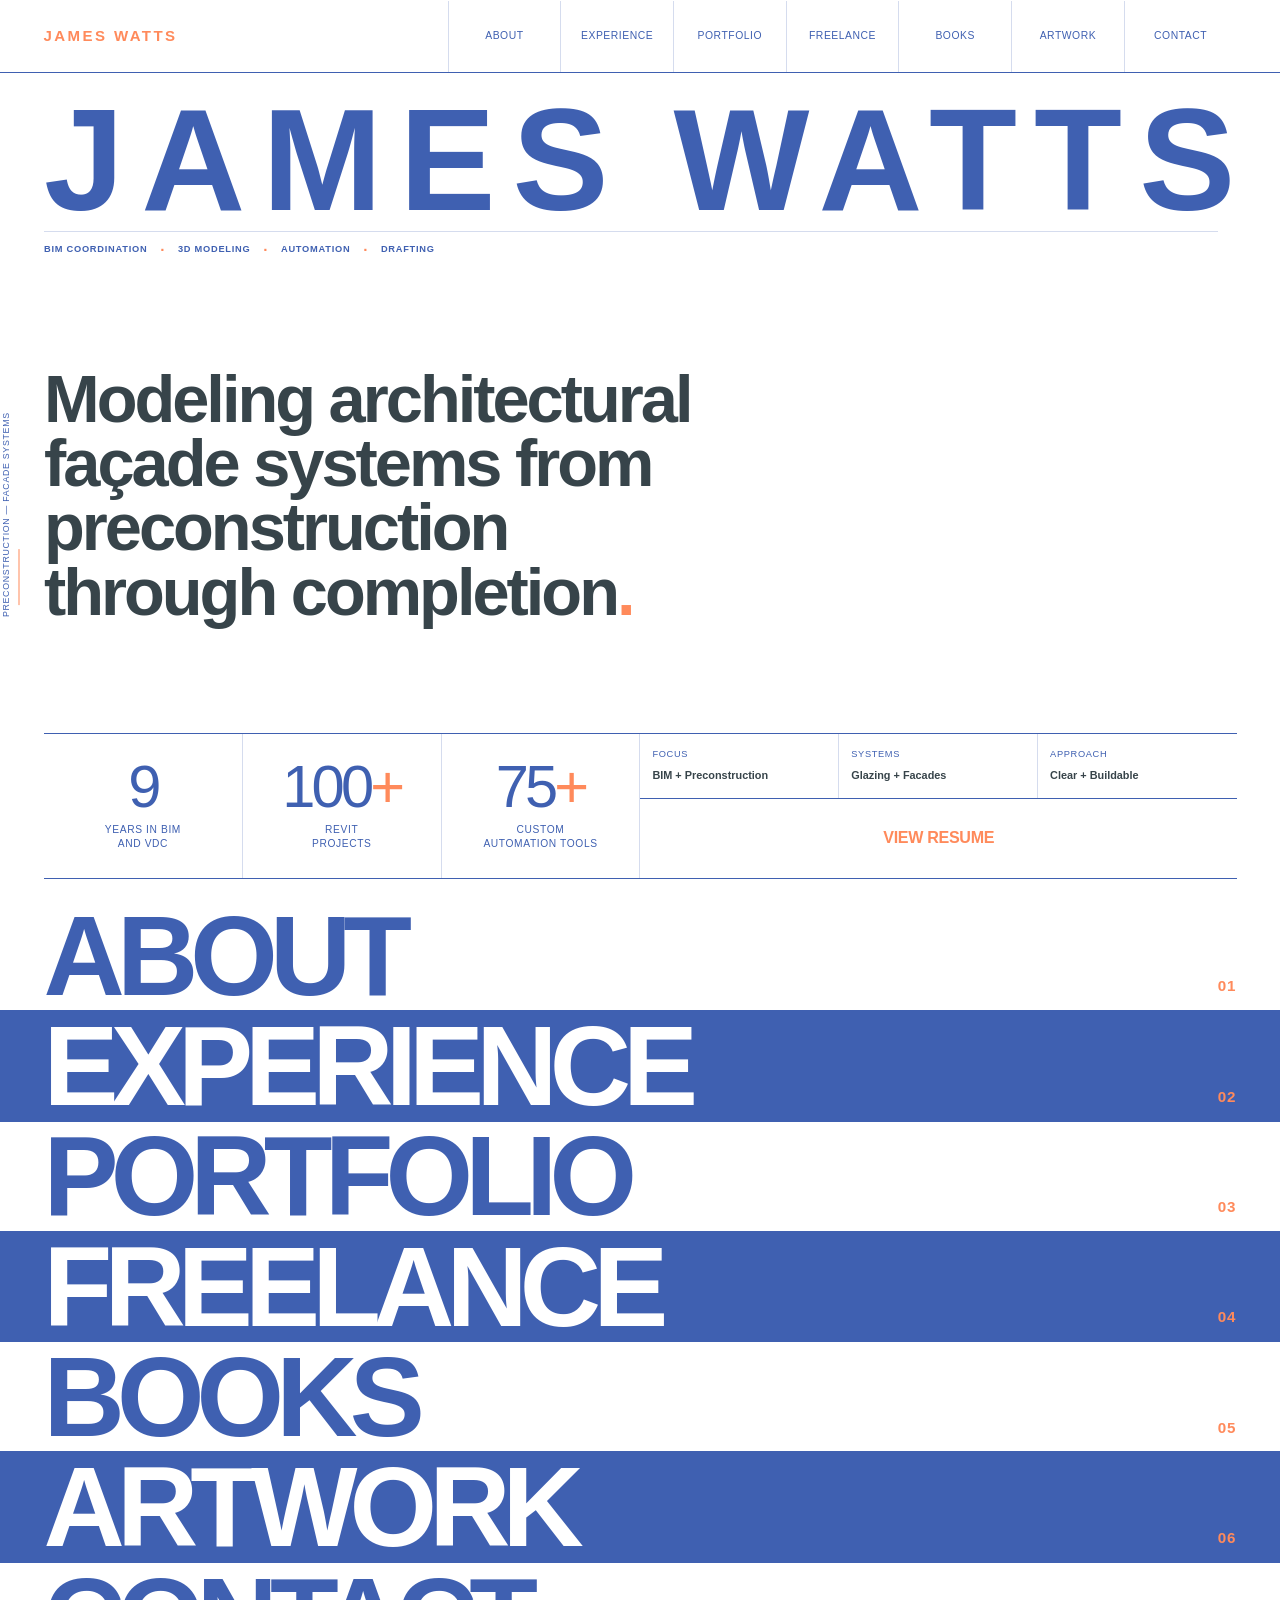
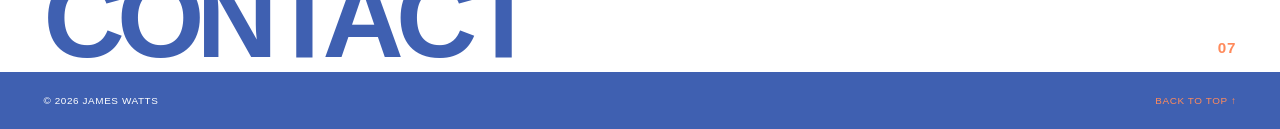
==== commit dd2bb5ef: "Refine portfolio nameplate, education, and pricing details" ====
--- a/index.html
+++ b/index.html
@@ -10,11 +10,11 @@
   <link rel="preconnect" href="https://fonts.gstatic.com" crossorigin />
   <link href="https://fonts.googleapis.com/css2?family=Roboto+Condensed:wght@500;600;700&amp;family=Roboto+Mono:wght@400;500;600&amp;family=Roboto:wght@400;500;600;700&amp;display=swap" rel="stylesheet" />
   <link rel="stylesheet" href="style.css?v=portfolio-groups-1" />
-  <link rel="stylesheet" href="swiss-theme.css?v=employment-tabs-1" />
+  <link rel="stylesheet" href="swiss-theme.css?v=education-sizing-1" />
   <script defer src="script.js?v=portrait-toggle-1"></script>
   <link rel="stylesheet" href="freelance.css?v=freelance-books-2026-flat-2" />
   <link rel="stylesheet" href="books.css?v=books-2026-current-read-1" />
-  <link rel="stylesheet" href="home-layout.css?v=responsive-hero-1" />
+  <link rel="stylesheet" href="home-layout.css?v=responsive-hero-2" />
   <script defer src="books-data.js?v=books-2026-cover-spines-4"></script>
   <script defer src="books.js?v=books-2026-current-read-1"></script>
   <link rel="stylesheet" href="artwork.css?v=artwork-4" />
@@ -70,7 +70,7 @@
         </div>
 
         <div class="hero-metrics reveal" aria-label="Professional highlights">
-          <div><strong>6<span>+</span></strong><small>Years in BIM<br />and VDC</small></div>
+          <div><strong>9</strong><small>Years in BIM<br />and VDC</small></div>
           <div><strong>100<span>+</span></strong><small>Revit<br />projects</small></div>
           <div><strong>75<span>+</span></strong><small>Custom<br />automation tools</small></div>
           <div class="hero-actions">
@@ -190,6 +190,32 @@
                 <span class="education-date">2013 — 2018</span>
                 <strong>B.S. Industrial Design</strong>
                 <span>Minor in English Literature</span>
+              </div>
+            </section>
+
+            <section class="skills-wrap reveal skills-wrap-dark" aria-labelledby="software-skills-heading">
+              <h3 id="software-skills-heading">Primary software</h3>
+              <div class="tag-list">
+                <span>Revit</span>
+                <span>Dynamo</span>
+                <span>Python</span>
+                <span>AutoCAD</span>
+                <span>AutoLISP</span>
+                <span>Excel</span>
+                <span>VBA</span>
+                <span>Bluebeam</span>
+                <span>ACC</span>
+                <span>Navisworks</span>
+                <span>Revizto</span>
+                <span>Rhino</span>
+                <span>Inventor</span>
+                <span>SolidWorks</span>
+                <span>MicroStation</span>
+                <span>Illustrator</span>
+                <span>InDesign</span>
+                <span>Photoshop</span>
+                <span>3D Printing</span>
+                <span>Leica Scanning</span>
               </div>
             </section>
           </div>
--- a/swiss-theme.css
+++ b/swiss-theme.css
@@ -920,7 +920,7 @@
 }
 
 .education-logo {
-  width: clamp(5.5rem, 8vw, 8rem);
+  width: clamp(5.5rem, 9.5vw, 9.5rem);
   height: auto;
   flex: 0 0 auto;
   object-fit: contain;
@@ -946,6 +946,11 @@
   gap: 0.4rem;
   padding-top: 0;
   border-top: 0;
+}
+
+.education-details > strong {
+  font-size: clamp(1.25rem, 1.6vw, 1.625rem);
+  line-height: 1.2;
 }
 
 .education-date {
--- a/freelance.css
+++ b/freelance.css
@@ -212,8 +212,7 @@
 }
 .fl-card-action .fl-button { display: flex; grid-column: 1 / -1; width: 100%; box-sizing: border-box; }
 .fl-card-action p { margin: 0; font-size: .76rem; line-height: 1.6; }
-#facade-pricing .fl-quote-factors .fl-item-number,
-#facade-pricing .fl-card-action p {
+#facade-pricing .fl-quote-factors .fl-item-number {
   color: var(--coral);
 }
 .fl-card-return {
--- a/home-layout.css
+++ b/home-layout.css
@@ -28,19 +28,28 @@
   }
 
   .home-page .editorial-hero-grid {
+    --hero-name-inset: clamp(0.75rem, 1.6cqi, 1.5rem);
     container-type: inline-size;
     grid-template-rows: auto auto minmax(0, 1fr) auto;
     row-gap: clamp(0.75rem, 2svh, 1.5rem);
   }
 
   .home-page .hero-nameplate {
-    gap: clamp(1rem, 4cqi, 4.5rem);
+    --hero-name-word-gap: clamp(1rem, 4cqi, 4.5rem);
+    gap: var(--hero-name-word-gap);
     font-size: clamp(3rem, min(12.4cqi, 16svh), 11.5rem);
-    letter-spacing: 0.045em;
+    /* The name takes about 6.75em before tracking, with nine gaps between letters. */
+    letter-spacing: clamp(
+      0.045em,
+      calc((100cqi - var(--hero-name-inset) - var(--hero-name-word-gap) - 6.75em) / 9),
+      0.24em
+    );
   }
 
   .home-page .hero-disciplines {
+    grid-column: 1 / -1;
     margin: 0;
+    margin-inline-end: var(--hero-name-inset);
     padding-top: clamp(0.5rem, 1.2svh, 0.8rem);
   }
 
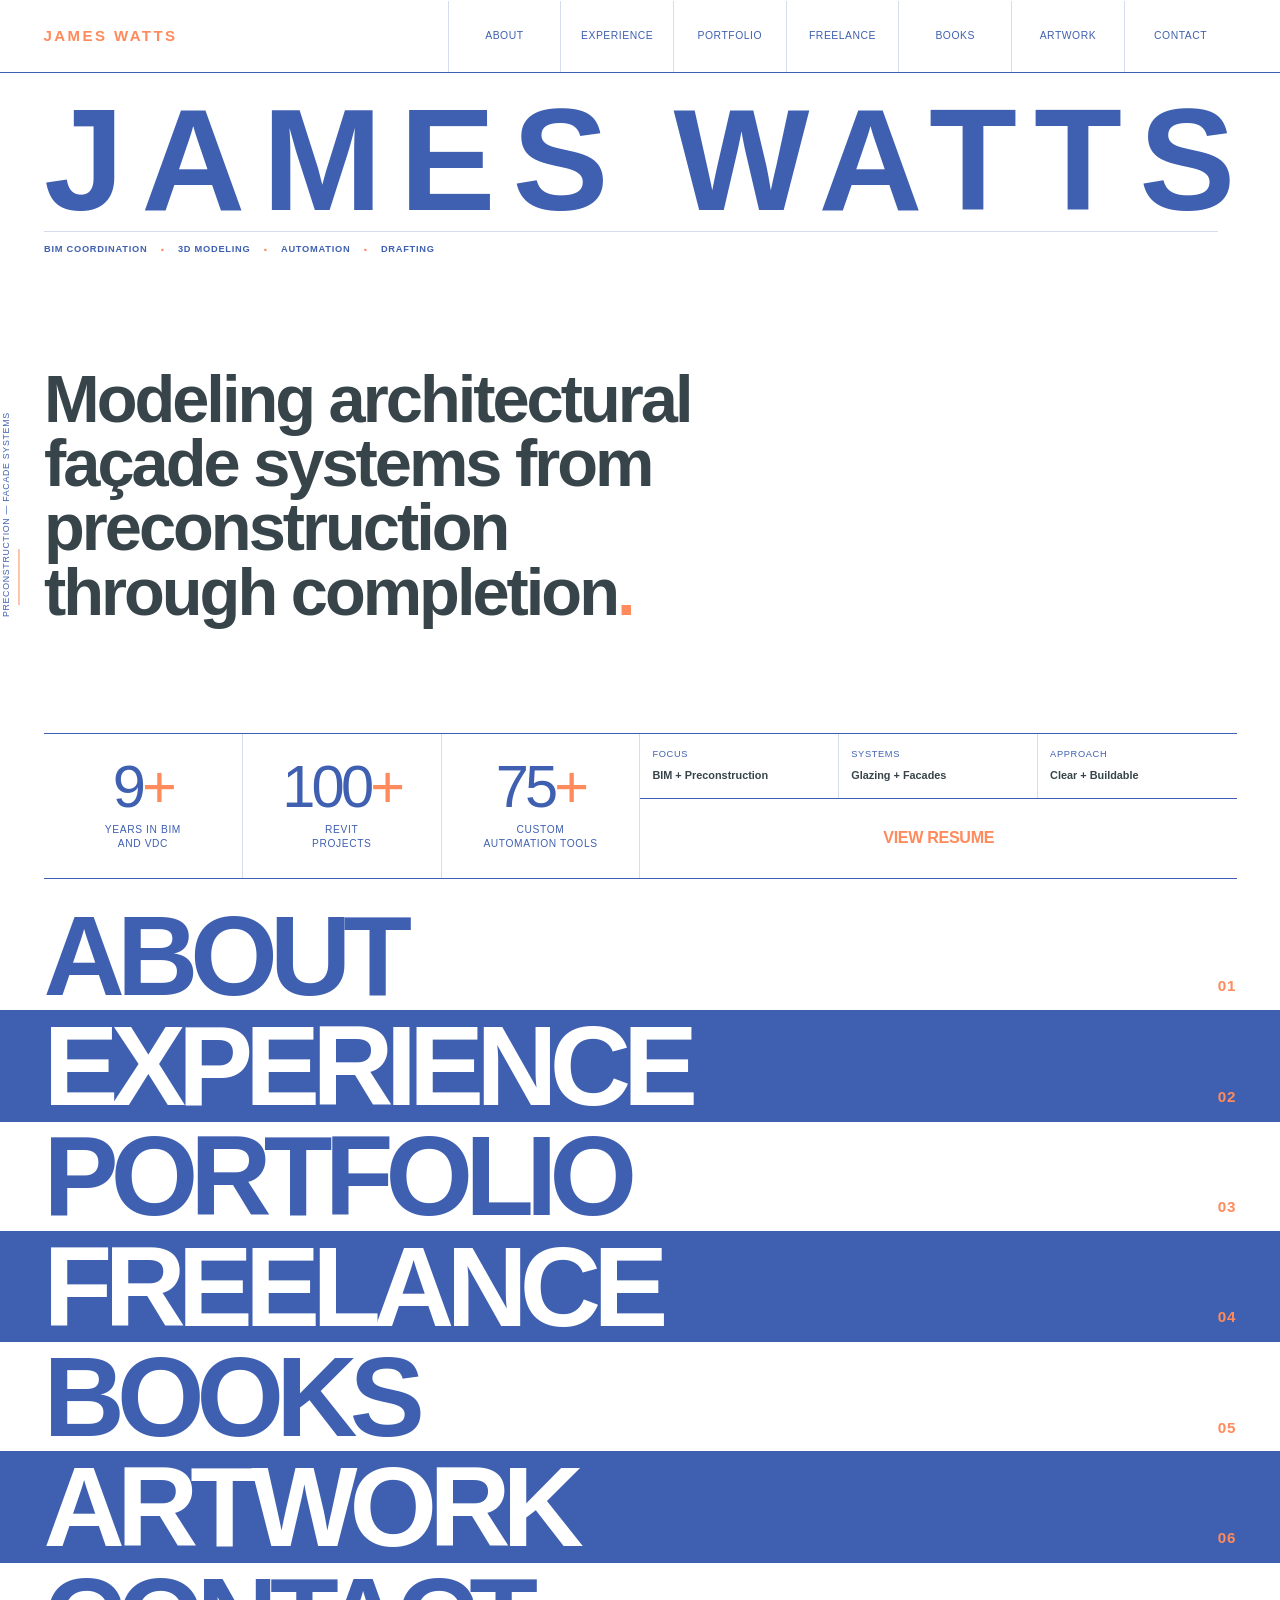
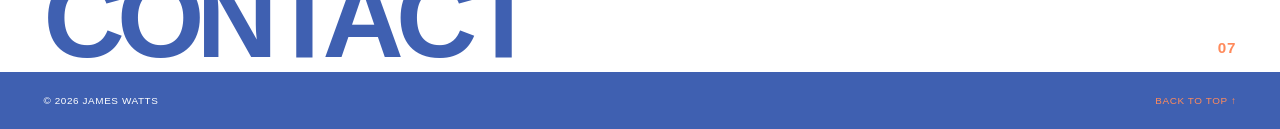
==== commit 6cd03b0a: "Show 9+ years of BIM and VDC experience" ====
--- a/index.html
+++ b/index.html
@@ -70,7 +70,7 @@
         </div>
 
         <div class="hero-metrics reveal" aria-label="Professional highlights">
-          <div><strong>9</strong><small>Years in BIM<br />and VDC</small></div>
+          <div><strong>9<span>+</span></strong><small>Years in BIM<br />and VDC</small></div>
           <div><strong>100<span>+</span></strong><small>Revit<br />projects</small></div>
           <div><strong>75<span>+</span></strong><small>Custom<br />automation tools</small></div>
           <div class="hero-actions">
--- a/freelance.css
+++ b/freelance.css
@@ -167,6 +167,54 @@
 .fl-pricing-section { margin-top: var(--fl-section-band); margin-bottom: var(--fl-section-band); }
 .fl-project-art { display: grid; grid-template-columns: minmax(0,1fr); grid-template-rows: minmax(0,1fr); place-items: center; height: clamp(19rem, 28vw, 28rem); padding: 1.25rem; }
 .fl-project-model { display: block; width: 100%; height: 100%; min-height: 0; object-fit: contain; }
+.fl-sfo-caption { flex-wrap: wrap; }
+.fl-sfo-toggle { min-height: 44px; padding: .55rem .85rem; cursor: pointer; font-family: inherit; }
+.fl-sfo-toggle:disabled { cursor: wait; opacity: .7; }
+.fl-sfo-viewer {
+  position: absolute;
+  inset: 0;
+  display: grid;
+  grid-template-rows: minmax(0, 1fr) auto;
+  border: 1px solid var(--tech-blue);
+  background: #f8faff;
+  color: var(--tech-blue);
+}
+.fl-sfo-dialog {
+  width: min(calc(100% - 1.5rem), 96rem);
+  height: calc(100% - 1.5rem);
+  max-width: none;
+  max-height: none;
+  padding: 0;
+  border: 0;
+  overflow: hidden;
+}
+.fl-sfo-dialog::backdrop { background: rgb(27 42 76 / 72%); }
+body:has(.fl-sfo-dialog[open]) { overflow: hidden; }
+.fl-sfo-stage { min-width: 0; min-height: 0; }
+.fl-sfo-stage canvas { display: block; width: 100%; height: 100%; cursor: grab; }
+.fl-sfo-stage canvas:active { cursor: grabbing; }
+.fl-sfo-stage canvas:focus-visible { outline: 2px solid var(--tech-blue); outline-offset: -3px; }
+.fl-sfo-tools { padding: .4rem .65rem; border-top: 1px solid #ccd7ef; background: #fff; font-size: .74rem; }
+.fl-sfo-tools p { margin: 0; }
+.fl-sfo-controls { display: flex; flex-wrap: wrap; align-items: center; gap: 0 .75rem; margin-top: .15rem; }
+.fl-sfo-selection { flex: 1 1 9rem; font-weight: 600; }
+.fl-sfo-controls button {
+  min-height: 36px;
+  padding: .2rem 0;
+  color: inherit;
+  background: transparent;
+  border: 0;
+  text-decoration: underline;
+  text-underline-offset: .15em;
+  cursor: pointer;
+  font: inherit;
+}
+.fl-sfo-status { margin: -.5rem 0 .9rem; font-size: .82rem; }
+.fl-sfo-status:empty, .fl-sfo-viewer[hidden], .fl-terminal-art [hidden], .fl-sfo-caption [hidden] { display: none; }
+@media (max-width: 480px) {
+  .fl-terminal-art.is-model-active { height: clamp(18rem, 75vw, 23rem); }
+  .fl-sfo-selection { flex-basis: 100%; }
+}
 .fl-project-specs { display: grid; gap: .65rem; margin: 0; padding: 0 0 1.5rem; font-size: .82rem; line-height: 1.5; }
 .fl-project-specs > div { display: grid; grid-template-columns: 3.5rem minmax(0,1fr); gap: 1rem; }
 .fl-project-specs dt { font-size: .66rem; text-transform: uppercase; letter-spacing: .06em; padding-top: .18rem; }
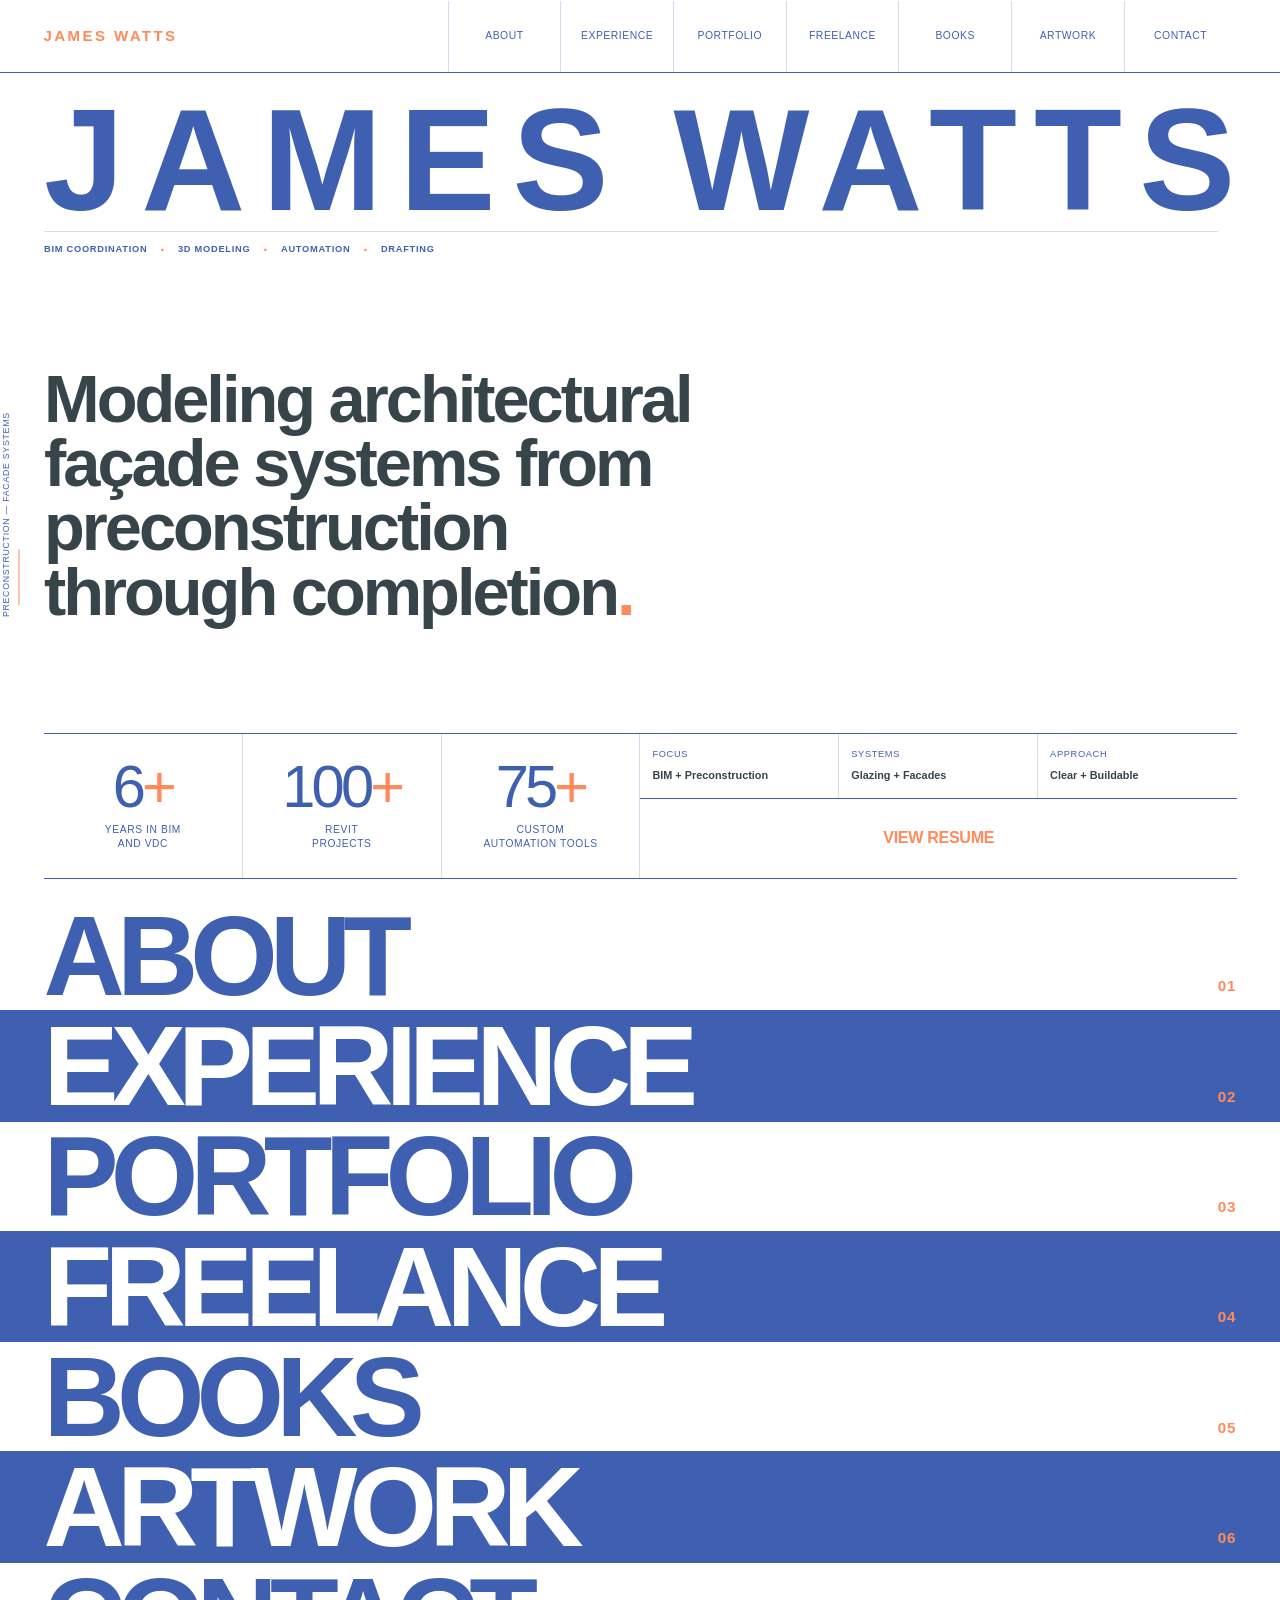
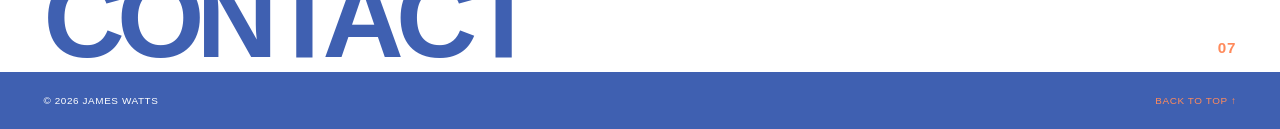
==== commit a1f221b1: "Restore six-plus years in BIM and VDC" ====
--- a/index.html
+++ b/index.html
@@ -10,12 +10,12 @@
   <link rel="preconnect" href="https://fonts.gstatic.com" crossorigin />
   <link href="https://fonts.googleapis.com/css2?family=Roboto+Condensed:wght@500;600;700&amp;family=Roboto+Mono:wght@400;500;600&amp;family=Roboto:wght@400;500;600;700&amp;display=swap" rel="stylesheet" />
   <link rel="stylesheet" href="style.css?v=portfolio-groups-1" />
-  <link rel="stylesheet" href="swiss-theme.css?v=education-sizing-1" />
+  <link rel="stylesheet" href="swiss-theme.css?v=education-seal-2" />
   <script defer src="script.js?v=portrait-toggle-1"></script>
   <link rel="stylesheet" href="freelance.css?v=freelance-books-2026-flat-2" />
-  <link rel="stylesheet" href="books.css?v=books-2026-current-read-1" />
+  <link rel="stylesheet" href="books.css?v=books-2026-current-read-2" />
   <link rel="stylesheet" href="home-layout.css?v=responsive-hero-2" />
-  <script defer src="books-data.js?v=books-2026-cover-spines-4"></script>
+  <script defer src="books-data.js?v=books-2026-song-of-kali"></script>
   <script defer src="books.js?v=books-2026-current-read-1"></script>
   <link rel="stylesheet" href="artwork.css?v=artwork-4" />
   <script defer src="artwork.js?v=artwork-1"></script>
@@ -70,7 +70,7 @@
         </div>
 
         <div class="hero-metrics reveal" aria-label="Professional highlights">
-          <div><strong>9<span>+</span></strong><small>Years in BIM<br />and VDC</small></div>
+          <div><strong>6<span>+</span></strong><small>Years in BIM<br />and VDC</small></div>
           <div><strong>100<span>+</span></strong><small>Revit<br />projects</small></div>
           <div><strong>75<span>+</span></strong><small>Custom<br />automation tools</small></div>
           <div class="hero-actions">
@@ -117,7 +117,7 @@
             <div class="experience-list">
               <details class="experience-entry">
                 <summary class="experience-trigger">
-                  <span class="experience-company">CS Erectors</span>
+                  <span class="experience-company">C/S Erectors</span>
                   <span class="experience-meta"><time datetime="2023">2023 — Present</time><span class="experience-location">San Ramon, CA</span></span>
                 </summary>
                 <div class="experience-panel">
@@ -277,7 +277,7 @@
         </summary>
         <div class="portfolio-section-panel books-panel">
           <div class="container books-library" data-books-library>
-            <div class="books-heading"><p class="books-eyebrow">2026 Shelf</p><p class="books-count">35 shelved</p></div>
+            <div class="books-heading"><p class="books-eyebrow">2026 Shelf</p><p class="books-count">36 shelved</p></div>
             <div class="books-display">
               <div class="books-selection" id="books-selected" data-books-selection>
                 <div class="books-cover-anchor" data-books-cover>
@@ -291,7 +291,7 @@
                   </div>
                 </div>
                 <div class="books-detail">
-                  <p class="books-label" data-books-number>01 / 35</p>
+                  <p class="books-label" data-books-number>01 / 36</p>
                   <h3 data-books-title></h3>
                   <p class="books-author" data-books-author></p>
                   <div class="books-rating"><p class="books-label">My rating</p><div class="books-rating-value"><span class="books-stars" aria-hidden="true" data-books-stars></span><span data-books-rating>Not rated yet</span></div></div>
@@ -306,7 +306,7 @@
                 <figure class="books-current">
                   <figcaption class="books-label">Currently reading</figcaption>
                   <div class="books-current-stand">
-                    <img src="assets/books/song-of-kali.jpg" alt="Song of Kali by Dan Simmons" width="1400" height="2120" loading="lazy" decoding="async" draggable="false" />
+                    <img src="assets/books/freedom-or-death.jpg" alt="Freedom or Death by Nikos Kazantzakis" width="649" height="1067" loading="lazy" decoding="async" draggable="false" />
                   </div>
                 </figure>
               </div>
--- a/swiss-theme.css
+++ b/swiss-theme.css
@@ -924,6 +924,7 @@
   height: auto;
   flex: 0 0 auto;
   object-fit: contain;
+  transform: scale(1.2);
 }
 
 .education-heading-group h3 {
--- a/freelance.css
+++ b/freelance.css
@@ -104,7 +104,7 @@
 /* Revision 2: quiet model slots and the portfolio's shared contact section. */
 .fl-visually-hidden { position: absolute; width: 1px; height: 1px; padding: 0; margin: -1px; overflow: hidden; clip-path: inset(50%); white-space: nowrap; border: 0; }
 .fl-projects-heading { margin-bottom: 2rem; }
-.fl-terminal-art, .fl-harvest-art { color: var(--tech-blue); background: transparent; }
+.fl-model-art { color: var(--tech-blue); background: transparent; }
 .fl-model-placeholder { display: flex; flex-direction: column; align-items: center; justify-content: center; gap: 1rem; padding: 1rem; opacity: .65; }
 .fl-model-placeholder svg { width: 4.5rem; height: 4.5rem; }
 .fl-model-placeholder > span { font-size: .72rem; letter-spacing: .04em; }
@@ -166,20 +166,16 @@
 .fl-pricing-section + .fl-projects-section { padding-top: 0; }
 .fl-pricing-section { margin-top: var(--fl-section-band); margin-bottom: var(--fl-section-band); }
 .fl-project-art { display: grid; grid-template-columns: minmax(0,1fr); grid-template-rows: minmax(0,1fr); place-items: center; height: clamp(19rem, 28vw, 28rem); padding: 1.25rem; }
-.fl-project-model { display: block; width: 100%; height: 100%; min-height: 0; object-fit: contain; }
-.fl-sfo-caption { flex-wrap: wrap; }
-.fl-sfo-toggle { min-height: 44px; padding: .55rem .85rem; cursor: pointer; font-family: inherit; }
-.fl-sfo-toggle:disabled { cursor: wait; opacity: .7; }
-.fl-sfo-viewer {
+.fl-model-viewer {
   position: absolute;
   inset: 0;
   display: grid;
   grid-template-rows: minmax(0, 1fr) auto;
   border: 1px solid var(--tech-blue);
-  background: #f8faff;
+  background: #fff;
   color: var(--tech-blue);
 }
-.fl-sfo-dialog {
+.fl-model-dialog {
   width: min(calc(100% - 1.5rem), 96rem);
   height: calc(100% - 1.5rem);
   max-width: none;
@@ -188,17 +184,29 @@
   border: 0;
   overflow: hidden;
 }
-.fl-sfo-dialog::backdrop { background: rgb(27 42 76 / 72%); }
-body:has(.fl-sfo-dialog[open]) { overflow: hidden; }
-.fl-sfo-stage { min-width: 0; min-height: 0; }
-.fl-sfo-stage canvas { display: block; width: 100%; height: 100%; cursor: grab; }
-.fl-sfo-stage canvas:active { cursor: grabbing; }
-.fl-sfo-stage canvas:focus-visible { outline: 2px solid var(--tech-blue); outline-offset: -3px; }
-.fl-sfo-tools { padding: .4rem .65rem; border-top: 1px solid #ccd7ef; background: #fff; font-size: .74rem; }
-.fl-sfo-tools p { margin: 0; }
-.fl-sfo-controls { display: flex; flex-wrap: wrap; align-items: center; gap: 0 .75rem; margin-top: .15rem; }
-.fl-sfo-selection { flex: 1 1 9rem; font-weight: 600; }
-.fl-sfo-controls button {
+.fl-model-dialog::backdrop { background: rgb(27 42 76 / 72%); }
+body:has(.fl-model-dialog[open]) { overflow: hidden; }
+.fl-model-stage { position: relative; min-width: 0; min-height: 0; }
+.fl-model-placeholder {
+  position: absolute;
+  inset: 0;
+  display: grid;
+  place-content: center;
+  justify-items: center;
+  gap: .5rem;
+  padding: 1rem;
+  text-align: center;
+  font-size: .85rem;
+}
+.fl-model-placeholder p { margin: 0; }
+.fl-model-stage canvas { display: block; width: 100%; height: 100%; cursor: grab; }
+.fl-model-stage canvas:active { cursor: grabbing; }
+.fl-model-stage canvas:focus-visible { outline: 2px solid var(--tech-blue); outline-offset: -3px; }
+.fl-model-tools { padding: .4rem .65rem; border-top: 1px solid #ccd7ef; background: #fff; font-size: .74rem; }
+.fl-model-tools p { margin: 0; }
+.fl-model-controls { display: flex; flex-wrap: wrap; align-items: center; gap: 0 .75rem; margin-top: .15rem; }
+.fl-model-selection { flex: 1 1 9rem; font-weight: 600; }
+.fl-model-controls button, .fl-model-retry {
   min-height: 36px;
   padding: .2rem 0;
   color: inherit;
@@ -209,11 +217,11 @@
   cursor: pointer;
   font: inherit;
 }
-.fl-sfo-status { margin: -.5rem 0 .9rem; font-size: .82rem; }
-.fl-sfo-status:empty, .fl-sfo-viewer[hidden], .fl-terminal-art [hidden], .fl-sfo-caption [hidden] { display: none; }
+.fl-model-controls button:disabled { opacity: .55; cursor: default; }
+.fl-model-status:empty, .fl-model-viewer [hidden] { display: none; }
 @media (max-width: 480px) {
-  .fl-terminal-art.is-model-active { height: clamp(18rem, 75vw, 23rem); }
-  .fl-sfo-selection { flex-basis: 100%; }
+  .fl-project-art.fl-model-art { height: clamp(18rem, 75vw, 23rem); }
+  .fl-model-selection { flex-basis: 100%; }
 }
 .fl-project-specs { display: grid; gap: .65rem; margin: 0; padding: 0 0 1.5rem; font-size: .82rem; line-height: 1.5; }
 .fl-project-specs > div { display: grid; grid-template-columns: 3.5rem minmax(0,1fr); gap: 1rem; }
--- a/books.css
+++ b/books.css
@@ -68,8 +68,10 @@
 .books-current-stand { position: relative; padding: 0 7px 12px; }
 .books-current-stand img {
   display: block;
-  width: var(--current-cover-width);
+  width: auto;
   height: auto;
+  max-width: var(--current-cover-width);
+  max-height: calc(var(--current-cover-width) * 1.52);
   box-shadow: 0 3px 8px #17243826;
 }
 .books-current-stand::before {
